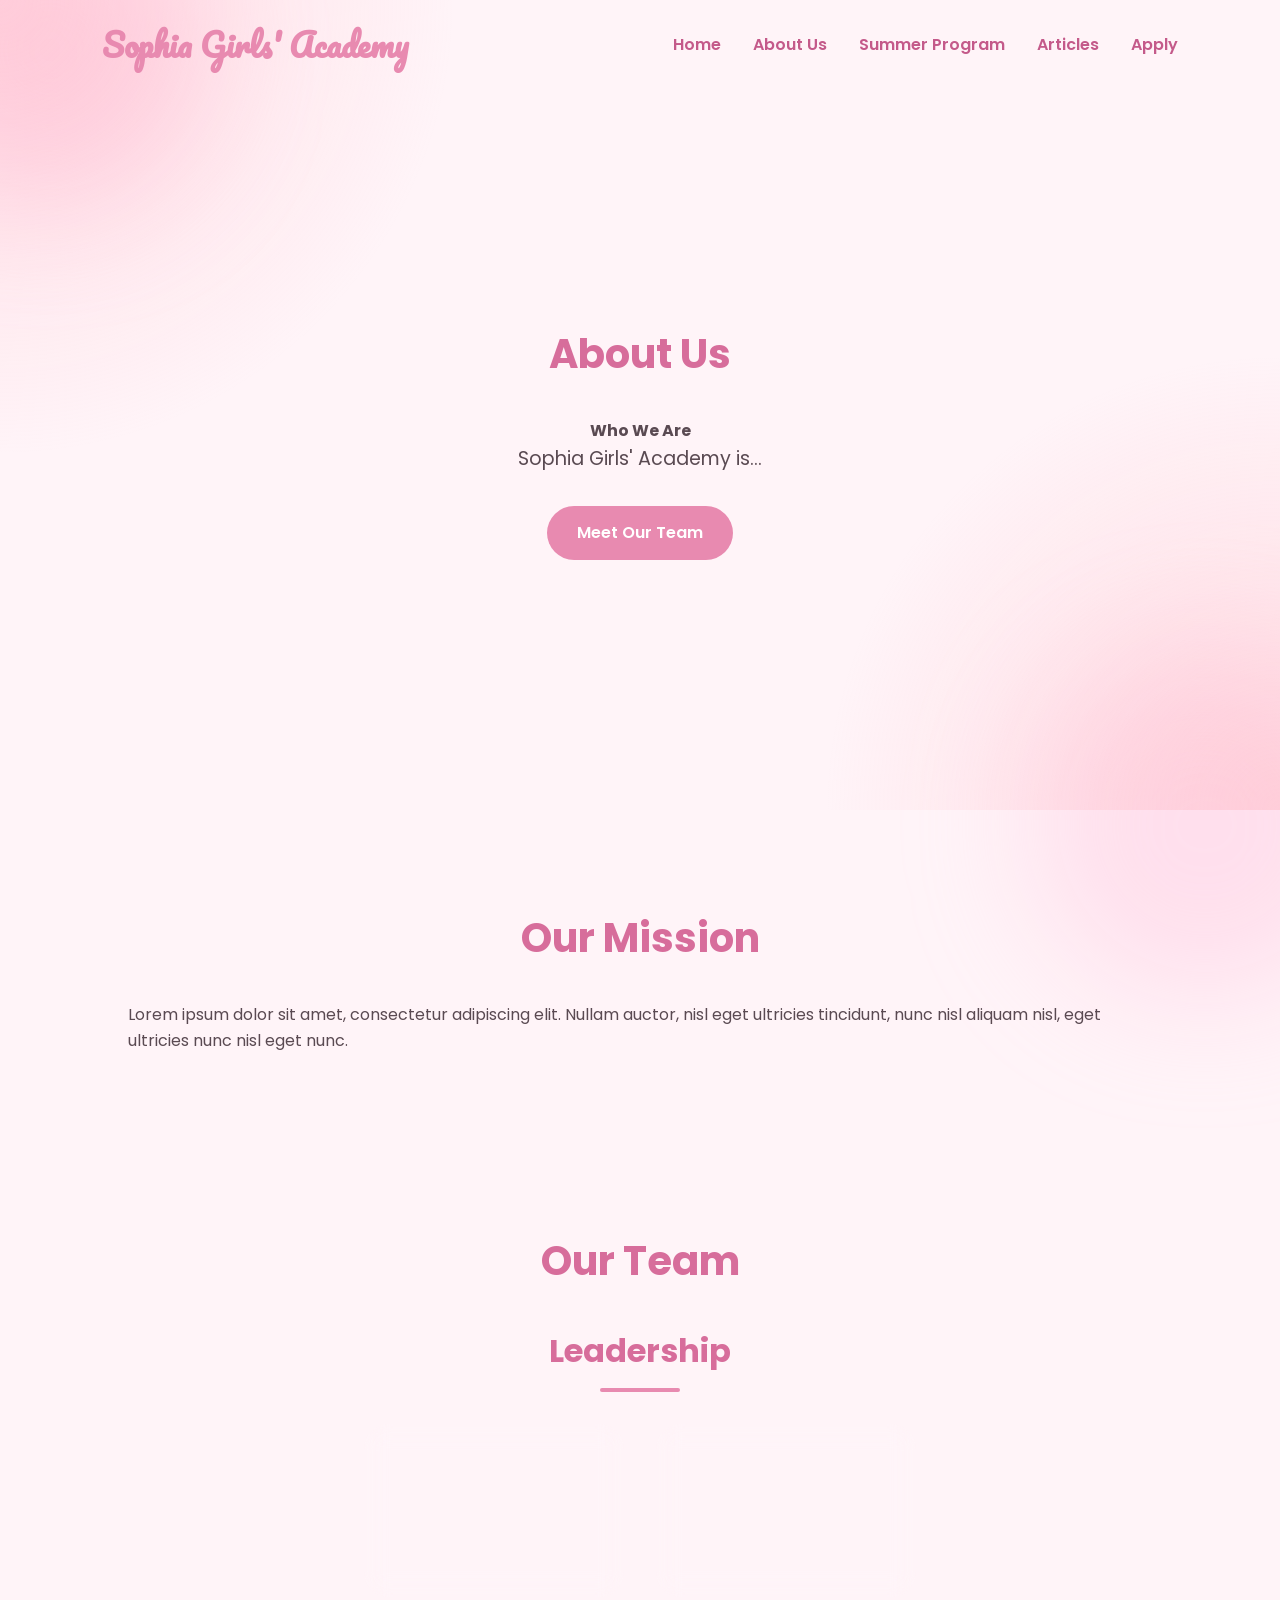
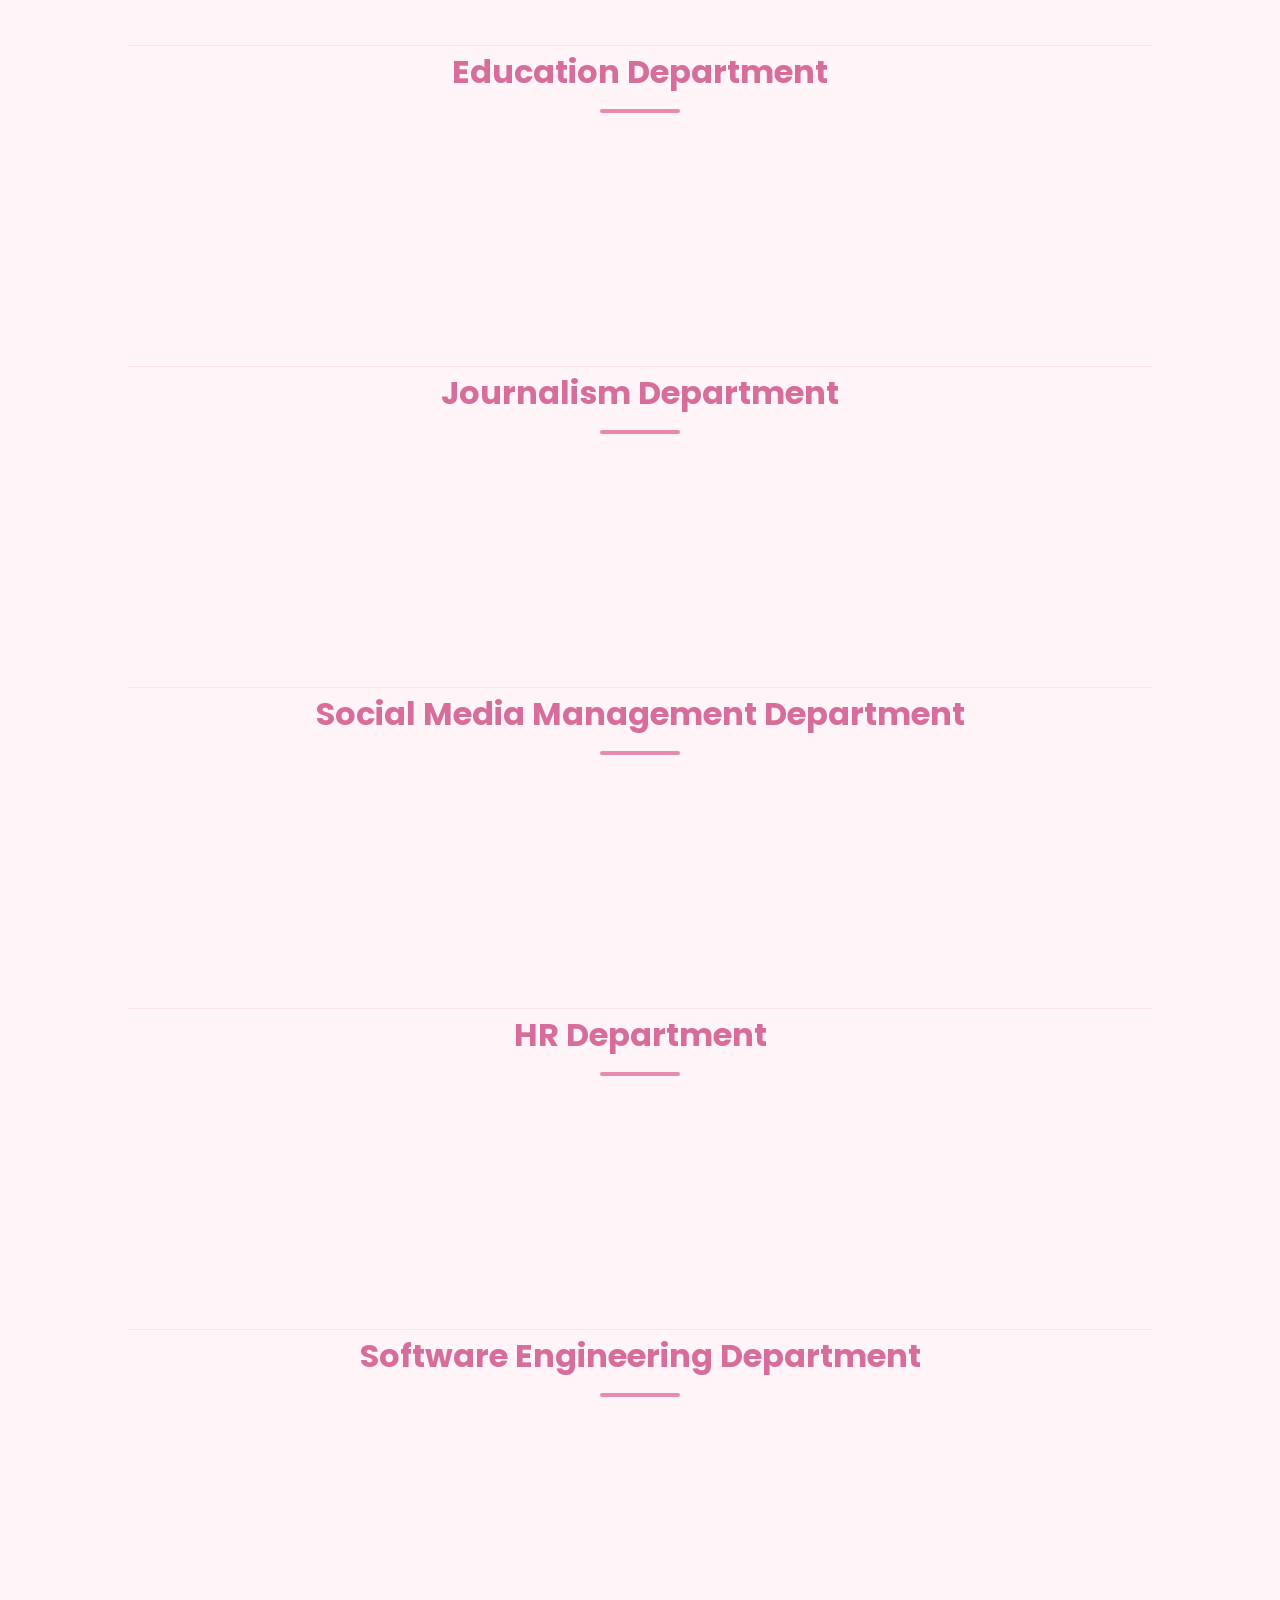
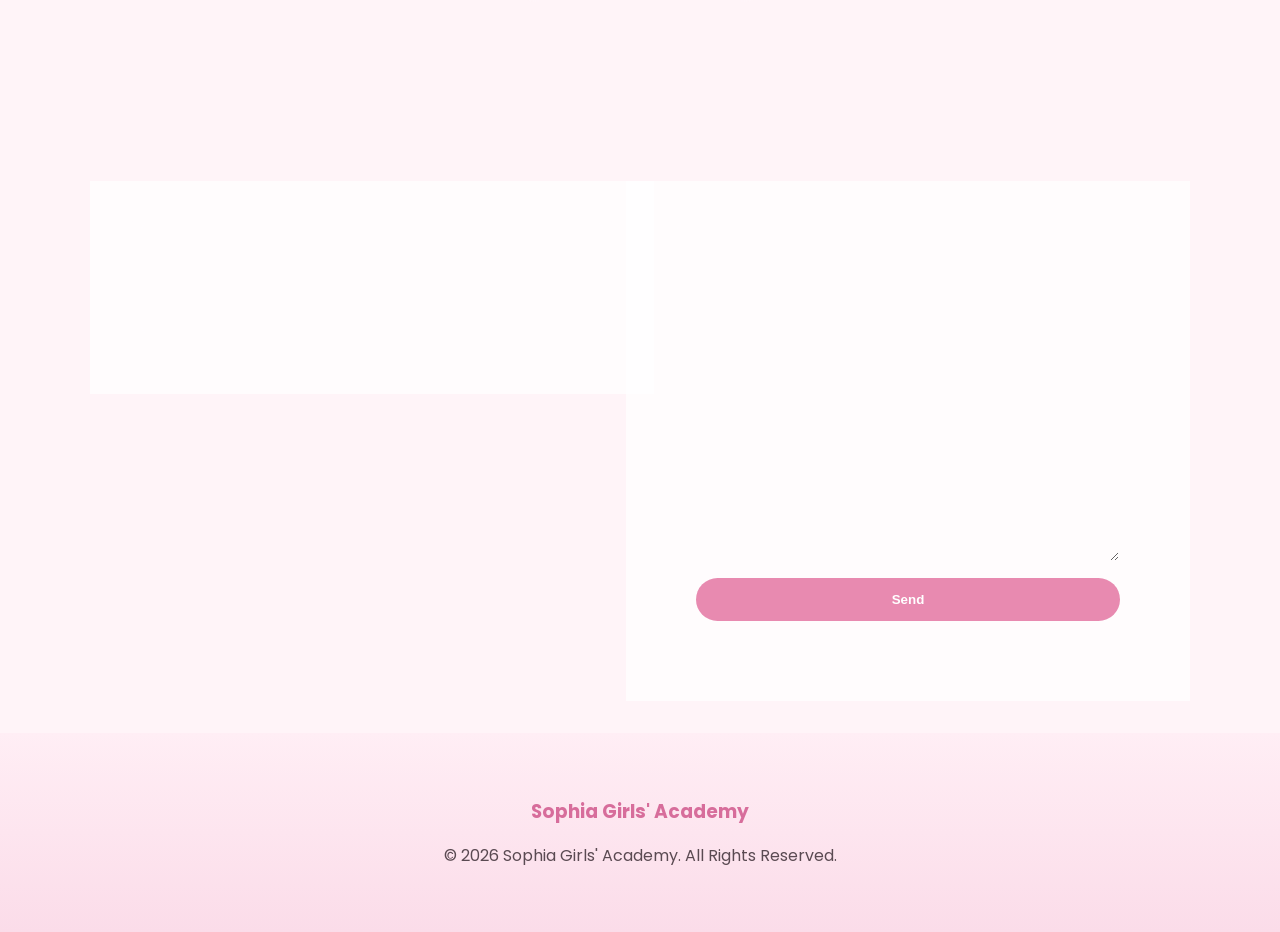
==== pages/about.html @ 02ca130e "website overhaul w/ style fixes & new features" ====
<!doctype html>
<html lang="en">

<head>
    <meta charset="UTF-8" />
    <meta name="viewport" content="width=device-width, initial-scale=1.0" />
    <title>About Us - Sophia Girls' Academy</title>
    <link rel="stylesheet" href="../css/style.css" />
    <link rel="stylesheet" href="../css/pages.css" />
    <link href="https://fonts.googleapis.com/css2?family=Pacifico&family=Poppins:wght@300;400;600;700&display=swap"
        rel="stylesheet" />
    <link rel="icon"
      href="../images/logo.png">
</head>

<body>
    <header>
        <nav class="navbar">
            <h2 class="logo">Sophia Girls' Academy</h2>

            <ul class="nav-links">
                <li><a href="../index.html">Home</a></li>
                <li><a href="about.html">About Us</a></li>
                <li><a href="programs.html">Summer Program</a></li>
                <li><a href="articles.html">Articles</a></li>
                <li><a href="register.html">Apply</a></li>
            </ul>
        </nav>
    </header>

    <section class="hero">
        <div class="hero-content">
            <h2>About Us</h2>
            <h4>Who We Are</h4>

            <p>Sophia Girls' Academy is...</p>

            <div class="hero-buttons">
                <a href="#team" class="btn primary-btn"> Meet Our Team </a>
            </div>
        </div>
    </section>

    <section class="overview">
        <h2>Our Mission</h2>
        <p>
            Lorem ipsum dolor sit amet, consectetur adipiscing elit. Nullam auctor,
            nisl eget ultricies tincidunt, nunc nisl aliquam nisl, eget ultricies
            nunc nisl eget nunc.
        </p>
    </section>

    <section class="team" id="team">
    <h2>Our Team</h2>

    <div class="department">
        <h3>Leadership</h3>

        <div class="team-grid">
            <div class="person-card">
                <img src="#" alt="Team Member" />
                <div class="person-info">
                    <h3>Jane Doe</h3>
                    <p>Principal</p>
                </div>
            </div>

            <div class="person-card">
                <img src="#" alt="Team Member" />
                <div class="person-info">
                    <h3>Jane Doe</h3>
                    <p>Principal</p>
                </div>
            </div>
        </div>
    </div>

    <div class="department">
        <h3>Education Department</h3>

        <div class="team-grid">
            <div class="person-card">
                <img src="#" alt="Team Member" />
                <div class="person-info">
                    <h3>Jane Doe</h3>
                    <p>Principal</p>
                </div>
            </div>
        </div>
    </div>

    <div class="department">
        <h3>Journalism Department</h3>

        <div class="team-grid">
            <div class="person-card">
                <img src="#" alt="Team Member" />
                <div class="person-info">
                    <h3>Jane Doe</h3>
                    <p>Principal</p>
                </div>
            </div>
            <!-- cards -->
        </div>
    </div>

    <div class="department">
        <h3>Social Media Management Department</h3>

        <div class="team-grid">
            <div class="person-card">
                <img src="#" alt="Team Member" />
                <div class="person-info">
                    <h3>Jane Doe</h3>
                    <p>Principal</p>
                </div>
            </div>
            <!-- cards -->
        </div>
    </div>

    <div class="department">
        <h3>HR Department</h3>

        <div class="team-grid">
            <div class="person-card">
                <img src="#" alt="Team Member" />
                <div class="person-info">
                    <h3>Jane Doe</h3>
                    <p>Principal</p>
                </div>
            </div>
            <!-- cards -->
        </div>
    </div>

    <div class="department">
        <h3>Software Engineering Department</h3>

        <div class="team-grid">
            <div class="person-card">
                <img src="#" alt="Team Member" />
                <div class="person-info">
                    <h3>Jane Doe</h3>
                    <p>Principal</p>
                </div>
            </div>
            <!-- cards -->
        </div>
    </div>
</section>

    <section id="contact" class="contact">
        <div class="info-card">
            <h3>Contact Us</h3>
            <div class="contact-info">
                <a href="mailto:sophiagirlsacademy@gmail.com">
                    <p id="mail">sophiagirlsacademy@gmail.com</p>
                </a>
                <div class="social-media">
                    <a href="https://www.instagram.com/sophiagirlsacademy/" target="_blank">
                        <p><i class="fab fa-instagram"></i></p>
                    </a>
                    <a href="https://www.tiktok.com/@sophia_girls_academy" target="_blank">
                        <p><i class="fab fa-tiktok"></i></p>
                    </a>
                    <a href="https://t.me/sophiagirlsacademy" target="_blank">
                        <p><i class="fab fa-telegram"></i></p>
                    </a>
                </div>
            </div>
        </div>
        <div class="contact-form">
            <h3>Send Us a Message</h3>
            <form action="#" method="POST">
                <input type="text" name="name" placeholder="Your Name" required>
                <input type="email" name="_replyto" placeholder="Your Email" required>
                <textarea name="message" placeholder="Your Message" required></textarea>
                <button type="submit" class="btn primary-btn">Send</button>
            </form>
        </div>
    </section>


    <footer>
        <h3>Sophia Girls' Academy</h3>
        <p>© 2026 Sophia Girls' Academy. All Rights Reserved.</p>
    </footer>

    <script src="../js/script.js"></script>
</body>

</html>
---- css/style.css ----
:root {
  --primary-pink: #e88ab0;
  --secondary-pink: #db729f;
  --rose: #d76d9b;
  --accent-pink: #ff73ad;
  --dark-rose: #c45a8a;
  --light-pink: #fff4f8;
  --footer-light: #ffeef5;
  --footer-dark: #fbdce9;
  --text-color: #5a4a52;
  --white: #ffffff;
}

* {
  margin: 0;
  padding: 0;
  box-sizing: border-box;
}

button {
  border: none;
}

body {
  font-family: "Poppins", sans-serif;
  background: var(--light-pink);
  color: var(--text-color);
  overflow-x: hidden;
  line-height: 1.6;
}

body::before,
body::after {
  content: "";
  position: fixed;
  border-radius: 50%;
  filter: blur(60px);
  z-index: -1;
}

body::before {
  width: 300px;
  height: 300px;
  background: rgba(255, 179, 210, 0.5);
  top: -100px;
  left: -100px;
}

body::after {
  width: 350px;
  height: 350px;
  background: rgba(255, 192, 220, 0.4);
  bottom: -100px;
  right: -100px;
}

.navbar {
  position: fixed;
  top: 0;
  left: 0;
  width: 100%;

  display: flex;
  justify-content: space-between;
  align-items: center;

  padding: 1.2rem 8%;

  background: transparent;

  transition: all 0.3s ease;

  z-index: 1000;
}

.navbar.scrolled {
  background: rgba(255, 255, 255, 0.75);

  backdrop-filter: blur(15px);
  -webkit-backdrop-filter: blur(15px);

  box-shadow: 0 4px 20px rgba(0, 0, 0, 0.08);

  border-bottom: 1px solid rgba(255, 255, 255, 0.4);
}

.logo {
  font-family: "Pacifico", cursive;
  font-size: 2rem;
  color: var(--primary-pink);
}

.nav-links {
  display: flex;
  list-style: none;
  gap: 2rem;
}

.nav-links a {
  text-decoration: none;
  color: var(--dark-rose);
  font-weight: 600;
  transition: 0.3s;
  position: relative;
}

.nav-links a:hover {
  color: var(--accent-pink);
}

.nav-links a::after {
  content: "";

  position: absolute;
  bottom: -5px;
  left: 0;

  width: 0;
  height: 2px;

  background: var(--primary-pink);

  transition: 0.3s;
}

.nav-links a:hover::after {
  width: 100%;
}

.hero {
  min-height:90vh;

    padding:
    120px
    10%
    3rem;

  display: flex;
  justify-content: center;
  align-items: center;
  text-align: center;
  background:
    radial-gradient(circle at top left,
      rgba(255, 192, 203, 0.45),
      transparent 30%),
    radial-gradient(circle at bottom right,
      rgba(255, 182, 193, 0.45),
      transparent 30%);
}

.hero-content {
  max-width: 800px;
}

#index-hero {
  animation: float 5s ease-in-out infinite;
}

.hero h1 {
  font-family: "Pacifico", cursive;
  font-size: 5rem;
  color: var(--primary-pink);
  line-height: 1.1;
  margin-bottom: 1rem;
}

.hero p {
  font-size: 1.2rem;
  margin-bottom: 2rem;
}

.hero-buttons {
  display: flex;
  justify-content: center;
  gap: 1rem;
  flex-wrap: wrap;
}

.btn {
  text-decoration: none;
  padding: 14px 30px;
  border-radius: 999px;
  font-weight: 600;
  transition: 0.3s ease;
}

.primary-btn {
  background: var(--primary-pink);
  color: var(--white);
}

.primary-btn:hover {
  transform: translateY(-3px);
  background: var(--secondary-pink);
}

section {
  padding: 5rem 10%;
}

section h2 {
  text-align: center;
  color: var(--rose);
  font-size: 2.5rem;
  margin-bottom: 2rem;
}

.overview {
  padding: 6rem 10%;
}

.description {
  display: grid;
  grid-template-columns: 1fr 1fr;
  gap: 3rem;
  align-items: center;
}

.list {
  background: rgba(255, 255, 255, 0.7);
  backdrop-filter: blur(10px);

  padding: 2rem 2.5rem;

  border-radius: 25px;

  box-shadow: 0 10px 30px rgba(231, 140, 179, .12);
}

.list li {
  margin-bottom: 1.2rem;
  color: var(--text-color);
  font-size: 1.05rem;
}

.list li:last-child {
  margin-bottom: 0;
}

.description img {
  width: 100%;
  height: 400px;

  object-fit: cover;

  border-radius: 25px;

  box-shadow: 0 10px 30px rgba(231, 140, 179, .12);
}

.list,
.description img {
  transition: 0.3s ease;
}

.list:hover,
.description img:hover {
  transform: translateY(-8px);
}

/* ===========================
   Latest Articles
=========================== */

.new-articles {
    padding: 6rem 10%;
    text-align: center;
}

.section-subtitle{
    max-width:650px;
    margin:0 auto 3rem;
    color:var(--text-color);
    opacity:.8;
}

.preview-grid{

    display:grid;

    grid-template-columns:repeat(auto-fit,minmax(280px,1fr));

    gap:2rem;

}

.preview-card{

    background:white;

    border-radius:25px;

    overflow:hidden;

    box-shadow:0 10px 30px rgba(231,140,179,.12);

    transition:.3s;

    display:flex;
    flex-direction:column;

}

.preview-card:hover{

    transform:translateY(-8px);

    box-shadow:0 20px 40px rgba(231,140,179,.18);

}

.preview-card img{

    width:100%;
    height:220px;

    object-fit:cover;

}

.preview-content{

    padding:1.5rem;

    display:flex;
    flex-direction:column;

    flex:1;

}

.preview-category{

    display:inline-block;

    background:#ffe7f1;

    color:var(--rose);

    padding:5px 12px;

    border-radius:999px;

    font-size:.8rem;

    font-weight:600;

    margin-bottom:1rem;

    align-self:flex-start;

}

.preview-content h3{

    color:var(--rose);

    margin-bottom:.75rem;

}

.preview-content p{

    color:var(--text-color);

    margin-bottom:1.5rem;

    flex:1;

}

.preview-content a{

    color:var(--primary-pink);

    text-decoration:none;

    font-weight:600;

}

.preview-content a:hover{

    color:var(--secondary-pink);

}

.articles-buttons{

    margin-top:3rem;

}

.contact {
  display: grid;
  grid-template-columns: 1fr 1fr;
  gap: 3rem;
  align-items: start;
}

.info-card,
.contact-form {
  background: rgba(255, 255, 255, 0.7);
  backdrop-filter: blur(10px);

  padding: 2rem;
  border-radius: 25px;

  box-shadow: 0 10px 25px rgba(232, 138, 176, .15);
}


.contact-form form {
  display: flex;
  flex-direction: column;
  gap: 1rem;
}

.contact-form input,
.contact-form textarea {
  width: 100%;

  padding: 1rem;

  border: 1px solid #f0c1d4;
  border-radius: 15px;

  font-family: inherit;
}

.contact-form textarea {
  min-height: 150px;
  resize: vertical;
}

.social-media {
  display: flex;
  gap: 1.5rem;
  margin-top: 1rem;
}

.social-media a {
  color: var(--primary-pink);
  font-size: 1.8rem;
  transition: 0.3s;
}

.social-media a:hover {
  color: var(--accent-pink);
  transform: translateY(-3px);
}

footer {
  text-align: center;
  padding: 4rem 2rem;

  background: linear-gradient(to bottom, var(--footer-light), var(--footer-dark));
}

footer h3 {
  color: var(--rose);
  margin-bottom: 1rem;
}


@keyframes float {
  0% {
    transform: translateY(0px);
  }

  50% {
    transform: translateY(-10px);
  }

  100% {
    transform: translateY(0px);
  }
}


@media (max-width: 900px) {
  .navbar {
    flex-direction: column;
    gap: 1rem;
  }

  .nav-links {
    flex-wrap: wrap;
    justify-content: center;
    gap: 1rem;
  }

  .hero h1 {
    font-size: 2.8rem;
  }

  section h2 {
    font-size: 2rem;
  }
}

@media (max-width: 600px) {
  .hero h1 {
    font-size: 2.2rem;
  }

  .hero p {
    font-size: 1rem;
  }

  .btn {
    width: 100%;
    max-width: 300px;
  }

  .impact-card {
    width: 100%;
  }
}

@media (max-width: 768px) {
  .contact {
    grid-template-columns: 1fr;
  }

  .navbar {
    padding: 1rem;
  }

  .logo {
    font-size: 1.5rem;
  }

  .description {
    grid-template-columns: 1fr;
  }

  .description img {
    height: 300px;
  }
}
---- css/pages.css ----
/*ABOUT PAGE*/
/* Team Section *
.team {
  padding: 6rem 10%;
}

.team h2 {
  margin-bottom: 4rem;
}

/* Department */
.department {
  padding-bottom: 3rem;
  border-bottom: 1px solid rgba(231, 140, 179, 0.15);
}

.department:last-child {
  border-bottom: none;
}

.department h3 {
  text-align: center;
  color: var(--rose);
  font-size: 2rem;
  margin-bottom: 2rem;
  position: relative;
}

.department h3::after {
  content: "";
  display: block;
  width: 80px;
  height: 4px;
  margin: 0.75rem auto 0;
  border-radius: 999px;
  background: var(--primary-pink);
}

/* Team Grid */
.team-grid {
  display: flex;
  flex-wrap: wrap;
  justify-content: center;
  gap: 2rem;
}

/* Person Card */
.person-card {
  width: 260px;
  background: rgba(255, 255, 255, .75);
  backdrop-filter: blur(12px);
  border-radius: 25px;
  overflow: hidden;
  text-align: center;
  box-shadow: 0 10px 30px rgba(231, 140, 179, .12);
  transition: .3s;
}

.person-card:hover {
  transform: translateY(-10px);
  box-shadow: 0 20px 40px rgba(231, 140, 179, .2);
}

.person-card img {
  width: 100%;
  height: 280px;
  object-fit: cover;
  background: linear-gradient(135deg, #ffeef5, #ffdce9);
}

.person-info {
  padding: 1.5rem;
}

.person-info h3 {
  color: var(--rose);
  margin-bottom: .4rem;
}

.person-info p {
  color: var(--text-color);
  opacity: .8;
}

/*ARTICLES PAGE*/
.articles-page h1 {
  text-align: center;
  color: var(--rose);
  margin-bottom: 2rem;
}

.articles-hero {
  min-height: 45vh;
  display: flex;
  justify-content: center;
  align-items: center;
  text-align: center;
  padding: 8rem 10% 4rem;
}

.articles-hero h1 {
  font-size: 4rem;
  color: var(--primary-pink);
  margin-bottom: 1rem;
}

.articles-hero p {
  max-width: 650px;
  margin: auto;
  font-size: 1.1rem;
}

/* Filter Buttons */
.filter-buttons {
  display: flex;
  justify-content: center;
  flex-wrap: wrap;
  gap: 1rem;
  margin: 3rem 0;
}

.filter-btn {
  border: none;
  background: white;
  color: var(--rose);
  padding: 12px 24px;
  border-radius: 50px;
  cursor: pointer;
  font-weight: 600;
  transition: .3s;
  box-shadow: 0 8px 20px rgba(231, 140, 179, .1);
}

.filter-btn:hover,
.filter-btn.active {
  background: var(--primary-pink);
  color: white;
}

/* Article Grid */
.articles-grid {
  display: grid;
  grid-template-columns: repeat(auto-fit, minmax(320px, 1fr));
  gap: 2.5rem;
  margin-top: 4rem;
}

/* Article Card */
.article-card {
  background: rgba(255, 255, 255, .7);
  backdrop-filter: blur(15px);
  border-radius: 28px;
  overflow: hidden;
  box-shadow: 0 15px 40px rgba(231, 140, 179, .12);
  transition: .35s;
  display: flex;
  flex-direction: column;
}

.article-card:hover {
  transform: translateY(-10px);
  box-shadow: 0 25px 50px rgba(231, 140, 179, .22);
}

.article-card img {
  width: 100%;
  height: 230px;
  object-fit: cover;
}

.article-card-content {
  display: flex;
  flex-direction: column;
  flex: 1;
  padding: 2rem;
}

.category {
  display: inline-block;
  align-self: flex-start;
  padding: 6px 14px;
  border-radius: 50px;
  background: var(--primary-pink);
  color: white;
  font-size: .8rem;
  margin-bottom: 1rem;
}

.article-card h3 {
  color: var(--rose);
  font-size: 1.5rem;
  margin-bottom: .8rem;
}

.description {
  flex: 1;
  color: var(--text-color);
  opacity: .85;
  margin-bottom: 1.8rem;
}

.article-footer {
  display: flex;
  justify-content: space-between;
  align-items: center;
  margin-bottom: 1.5rem;
  color: #888;
  font-size: .85rem;
}

.article-card .btn {
  width: 100%;
  text-align: center;
}

/*SINGLE ARTICLE*/
.article-page {
  max-width: 900px;
  margin: auto;
  padding: 9rem 2rem 5rem;
}

.article-meta {
  display: flex;
  gap: 1rem;
  flex-wrap: wrap;
  color: #888;
  margin-bottom: 2rem;
}

.article-image {
  width: 100%;
  border-radius: 25px;
  margin-bottom: 3rem;
  box-shadow: 0 15px 40px rgba(231, 140, 179, .15);
}

.article-content {
  background: white;
  padding: 3rem;
  border-radius: 25px;
  box-shadow: 0 10px 30px rgba(231, 140, 179, .1);
}

.article-content p {
  font-size: 1.1rem;
  line-height: 2;
  margin-bottom: 2rem;
}

.article-content h2 {
  color: var(--rose);
  margin: 3rem 0 1rem;
}

.back-link {
  display: inline-flex;
  align-items: center;
  gap: .5rem;
  text-decoration: none;
  color: var(--rose);
  margin-bottom: 2rem;
  font-weight: 600;
}

.back-link:hover {
  color: var(--primary-pink);
}

.related-articles {
  margin-top: 5rem;
}

.related-articles h2 {
  text-align: center;
  margin-bottom: 2rem;
}

/*SUMMER PROGRAM PAGE*/
.program-hero {
  min-height: 70vh;
  display: flex;
  justify-content: center;
  align-items: center;
  text-align: center;
  padding: 8rem 10%;
}

.program-hero h1 {
  font-size: 4rem;
  color: var(--primary-pink);
  margin: 1rem 0;
}

.hero-tag {
  color: var(--rose);
  font-weight: 600;
  letter-spacing: 2px;
  text-transform: uppercase;
}

.hero-description {
  max-width: 700px;
  margin: 0 auto 2rem;
}

/* Curriculum */
.curriculum-grid {
  display: grid;
  grid-template-columns: repeat(auto-fit, minmax(260px, 1fr));
  gap: 2rem;
}

.card {
  background: white;
  padding: 2rem;
  border-radius: 25px;
  box-shadow: var(--shadow);
  transition: .3s;
}

.card:hover {
  transform: translateY(-8px);
}

/* Program Details */
.details-grid {
  display: grid;
  grid-template-columns: repeat(auto-fit, minmax(200px, 1fr));
  gap: 2rem;
}

.detail-card {
  text-align: center;
  background: white;
  padding: 2rem;
  border-radius: 25px;
  box-shadow: var(--shadow);
}

.detail-card h3 {
  color: var(--rose);
  margin-bottom: 1rem;
}

/* Benefits */
.benefit-grid {
  display: grid;
  grid-template-columns: repeat(auto-fit, minmax(280px, 1fr));
  gap: 2rem;
}

.benefit-card {
  background: white;
  padding: 2rem;
  border-radius: 25px;
  box-shadow: var(--shadow);
}

/* FAQ */
.faq-item {
  background: white;
  margin-bottom: 1.5rem;
  padding: 1.5rem;
  border-radius: 20px;
  box-shadow: var(--shadow);
}

.faq-item h3 {
  color: var(--rose);
  margin-bottom: .8rem;
}

/* CTA */
.program-cta {
  text-align: center;
  background: linear-gradient(135deg, #fff0f6, white);
  border-radius: 30px;
  margin: 5rem auto;
  max-width: 900px;
}

.program-cta p {
  max-width: 600px;
  margin: 1rem auto 2rem;
}
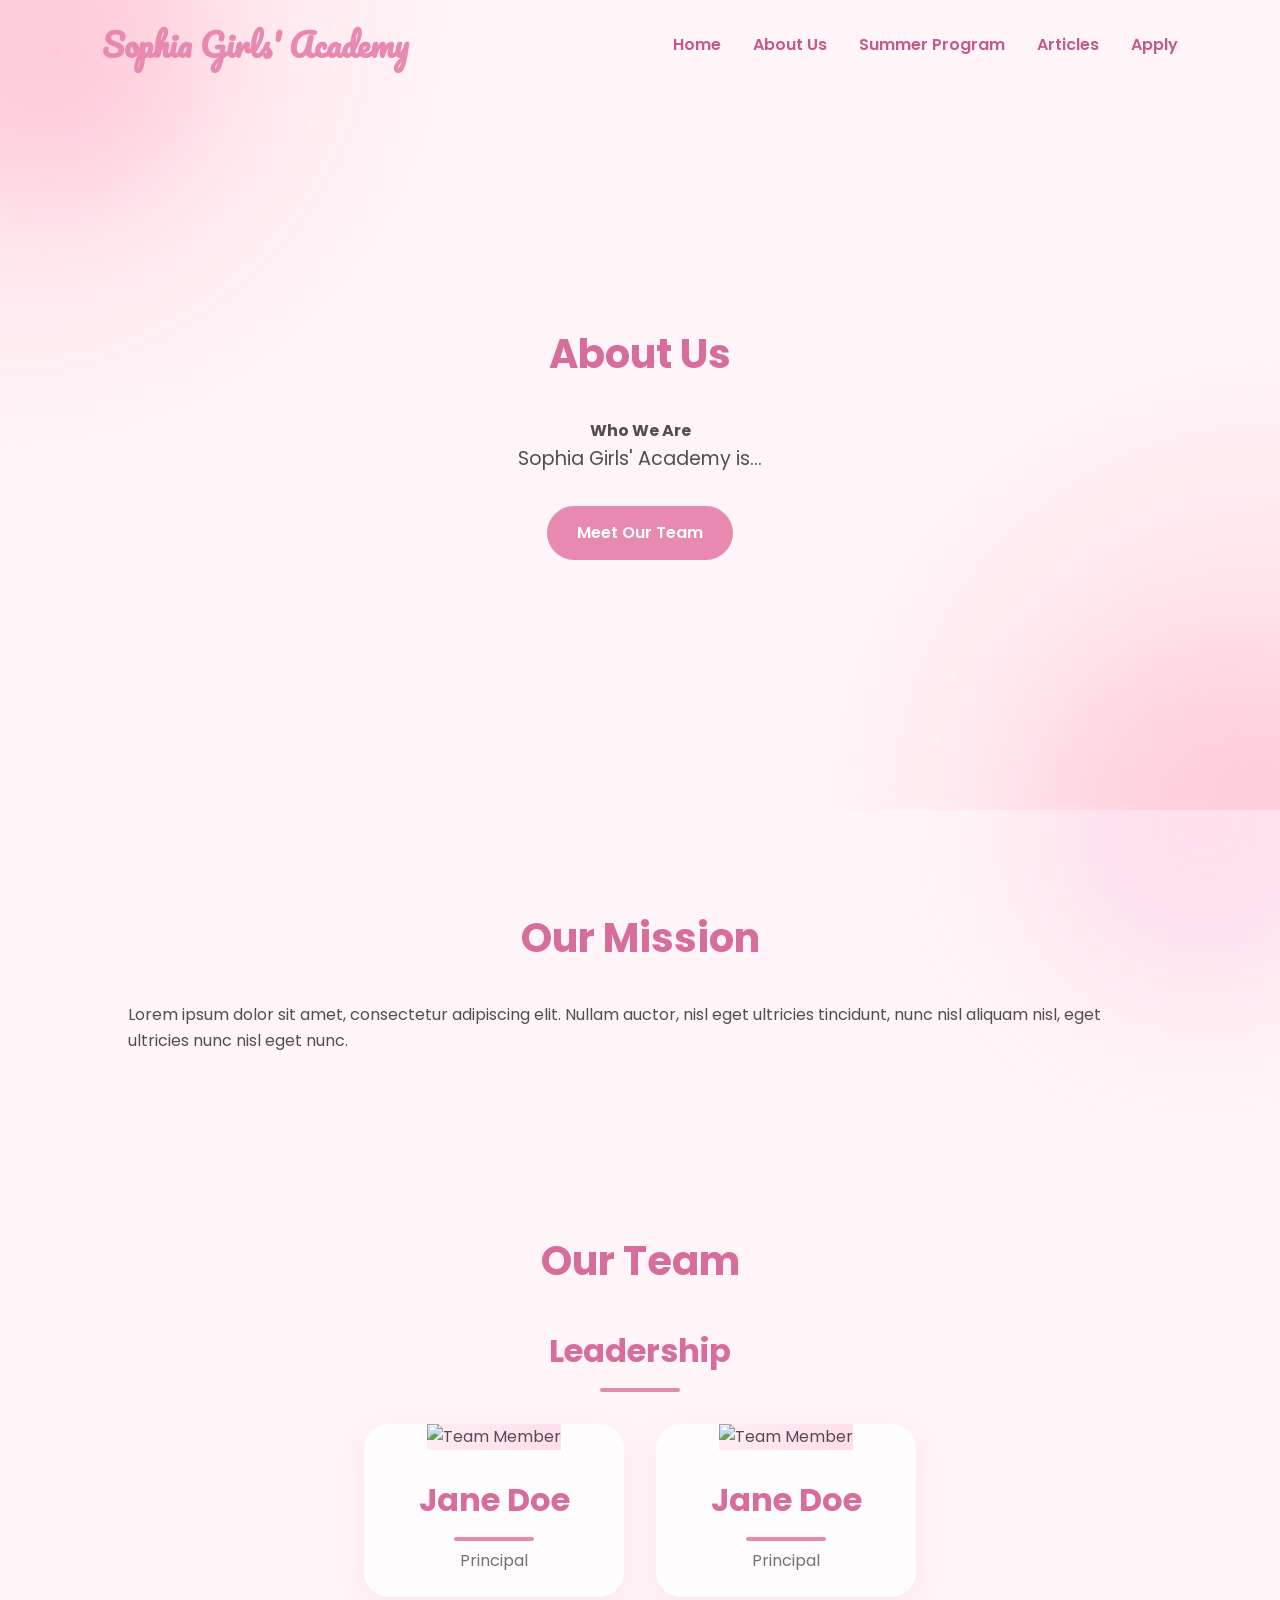
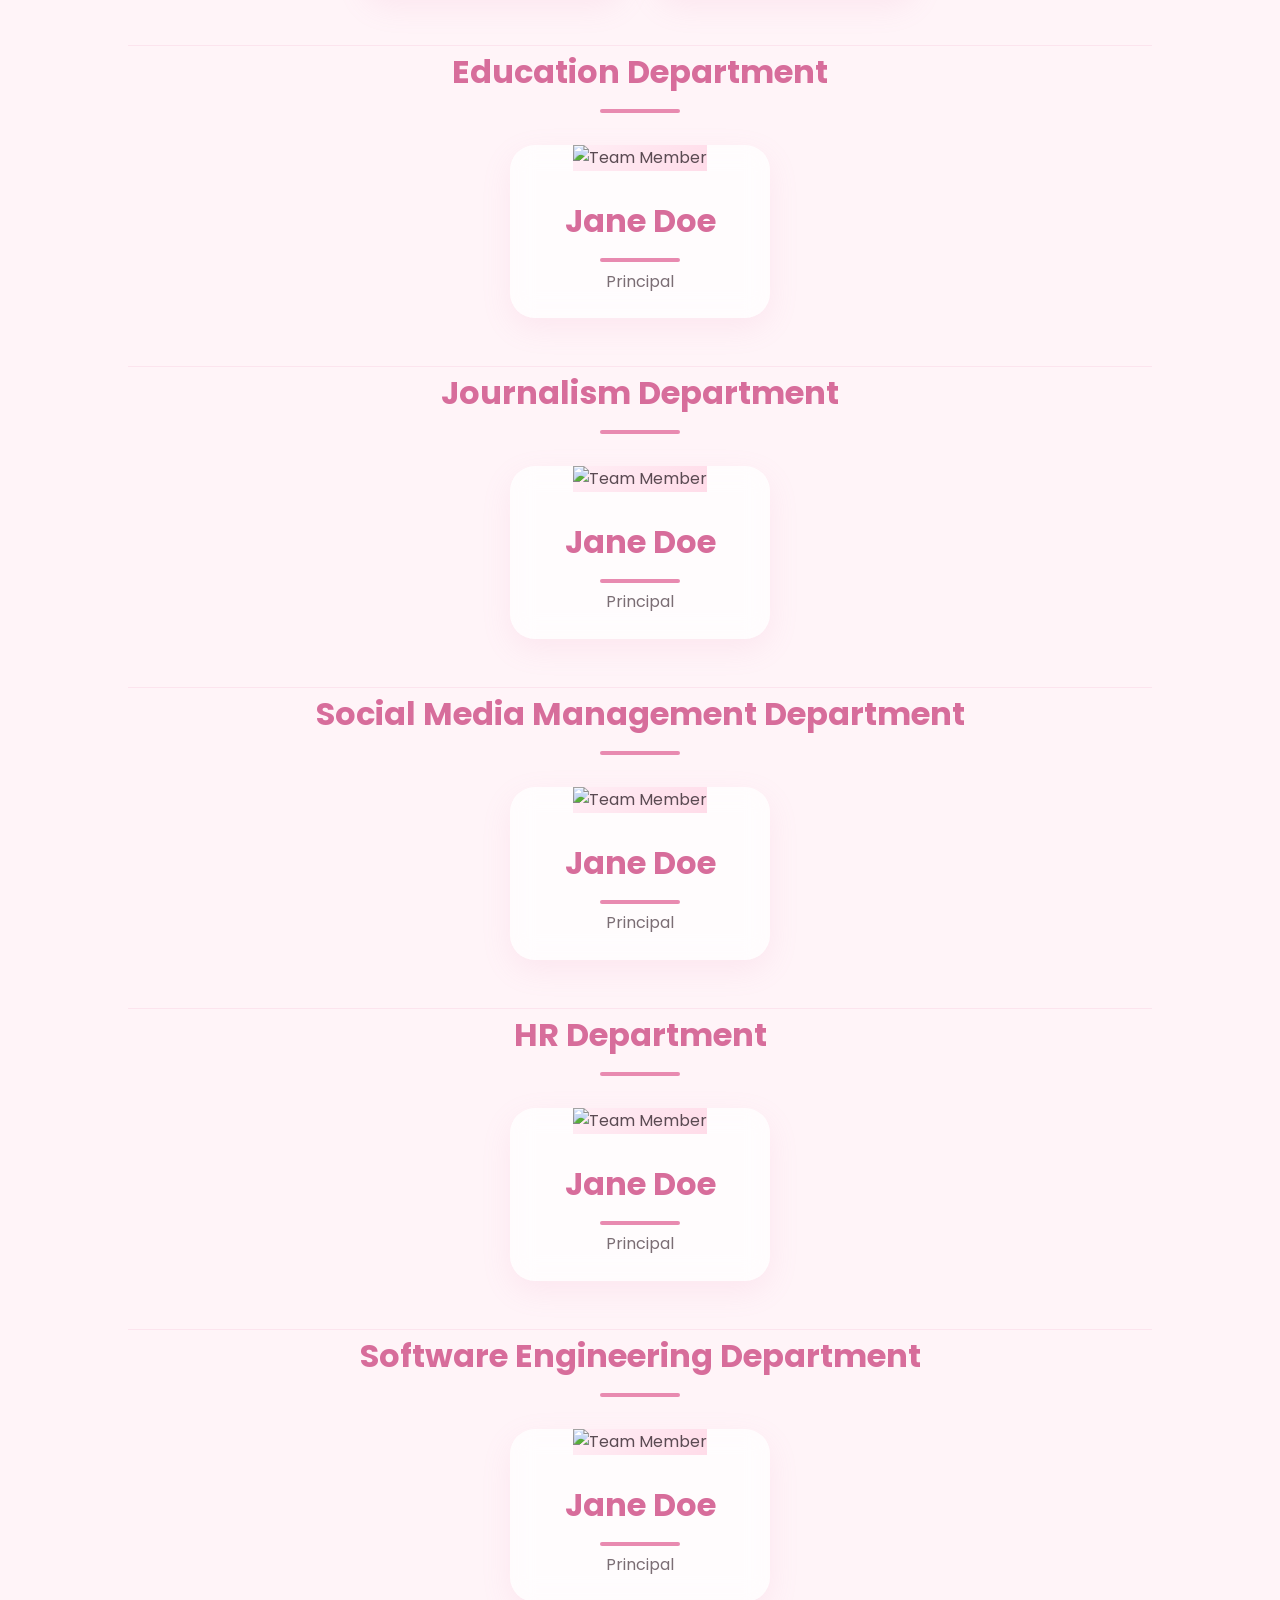
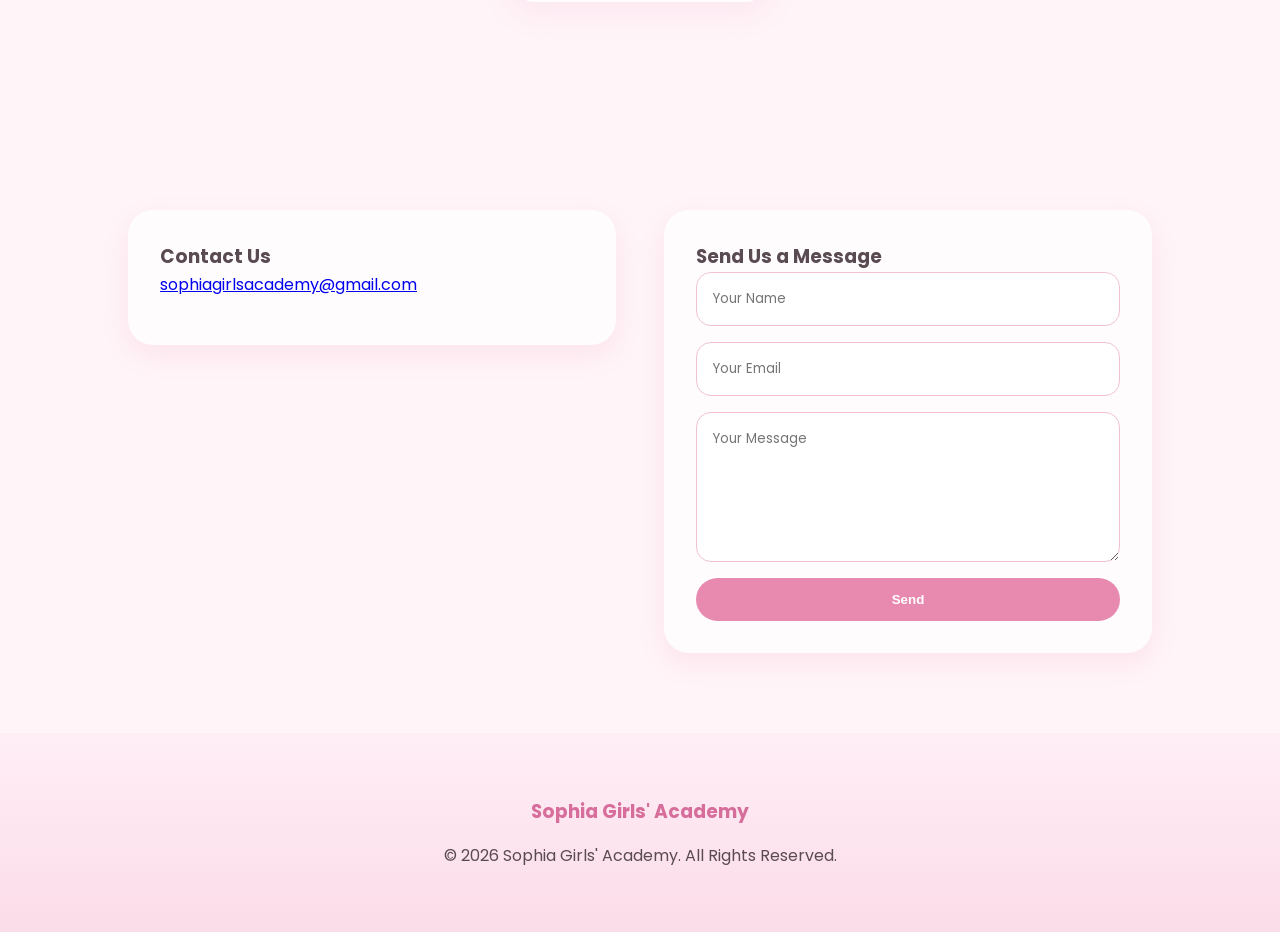
==== commit afabdcfd: "updated links" ====
--- a/pages/about.html
+++ b/pages/about.html
@@ -18,12 +18,12 @@
         <nav class="navbar">
             <h2 class="logo">Sophia Girls' Academy</h2>
 
-            <ul class="nav-links">
-                <li><a href="../index.html">Home</a></li>
-                <li><a href="about.html">About Us</a></li>
-                <li><a href="programs.html">Summer Program</a></li>
-                <li><a href="articles.html">Articles</a></li>
-                <li><a href="register.html">Apply</a></li>
+             <ul class="nav-links">
+                <li><a href="index.html">Home</a></li>
+                <li><a href="pages/about.html">About Us</a></li>
+                <li><a href="pages/programs.html">Summer Program</a></li>
+                <li><a href="pages/articles.html">Articles</a></li>
+                <li><a href="pages/register.html">Apply</a></li>
             </ul>
         </nav>
     </header>
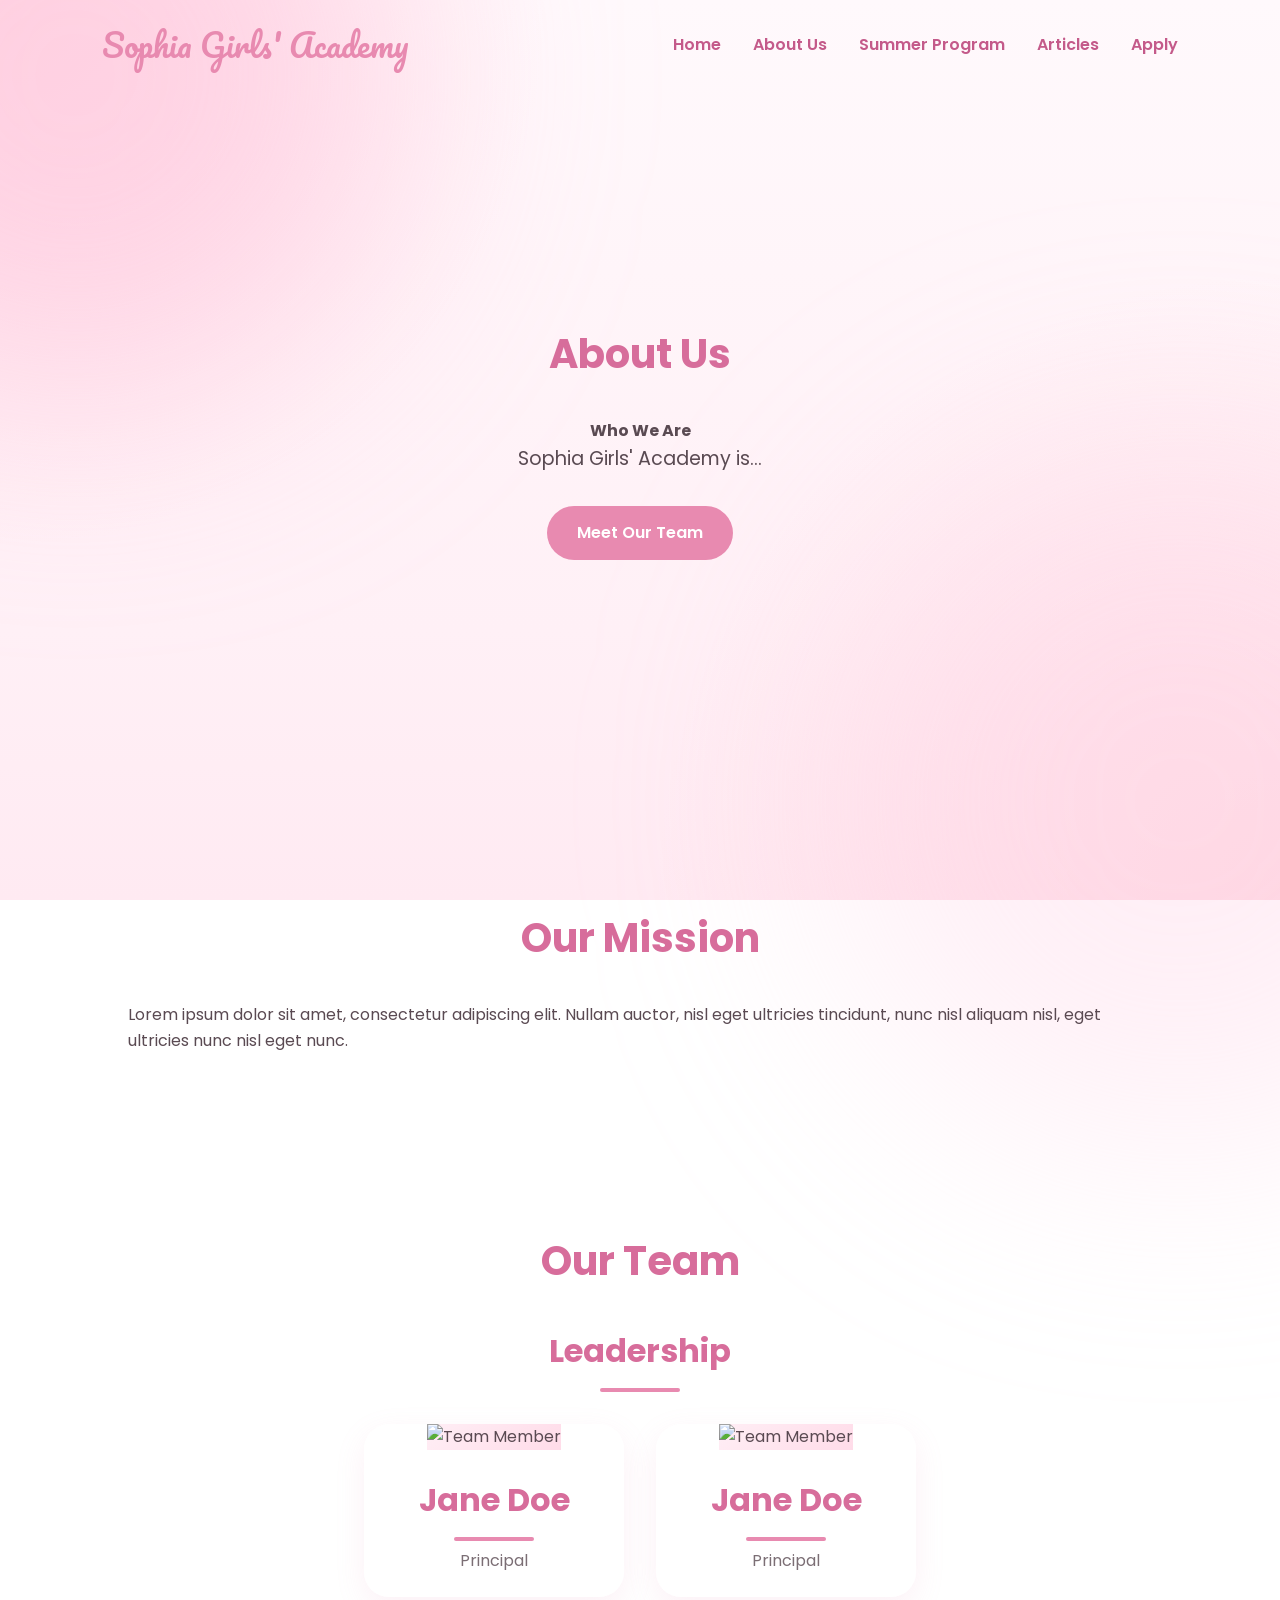
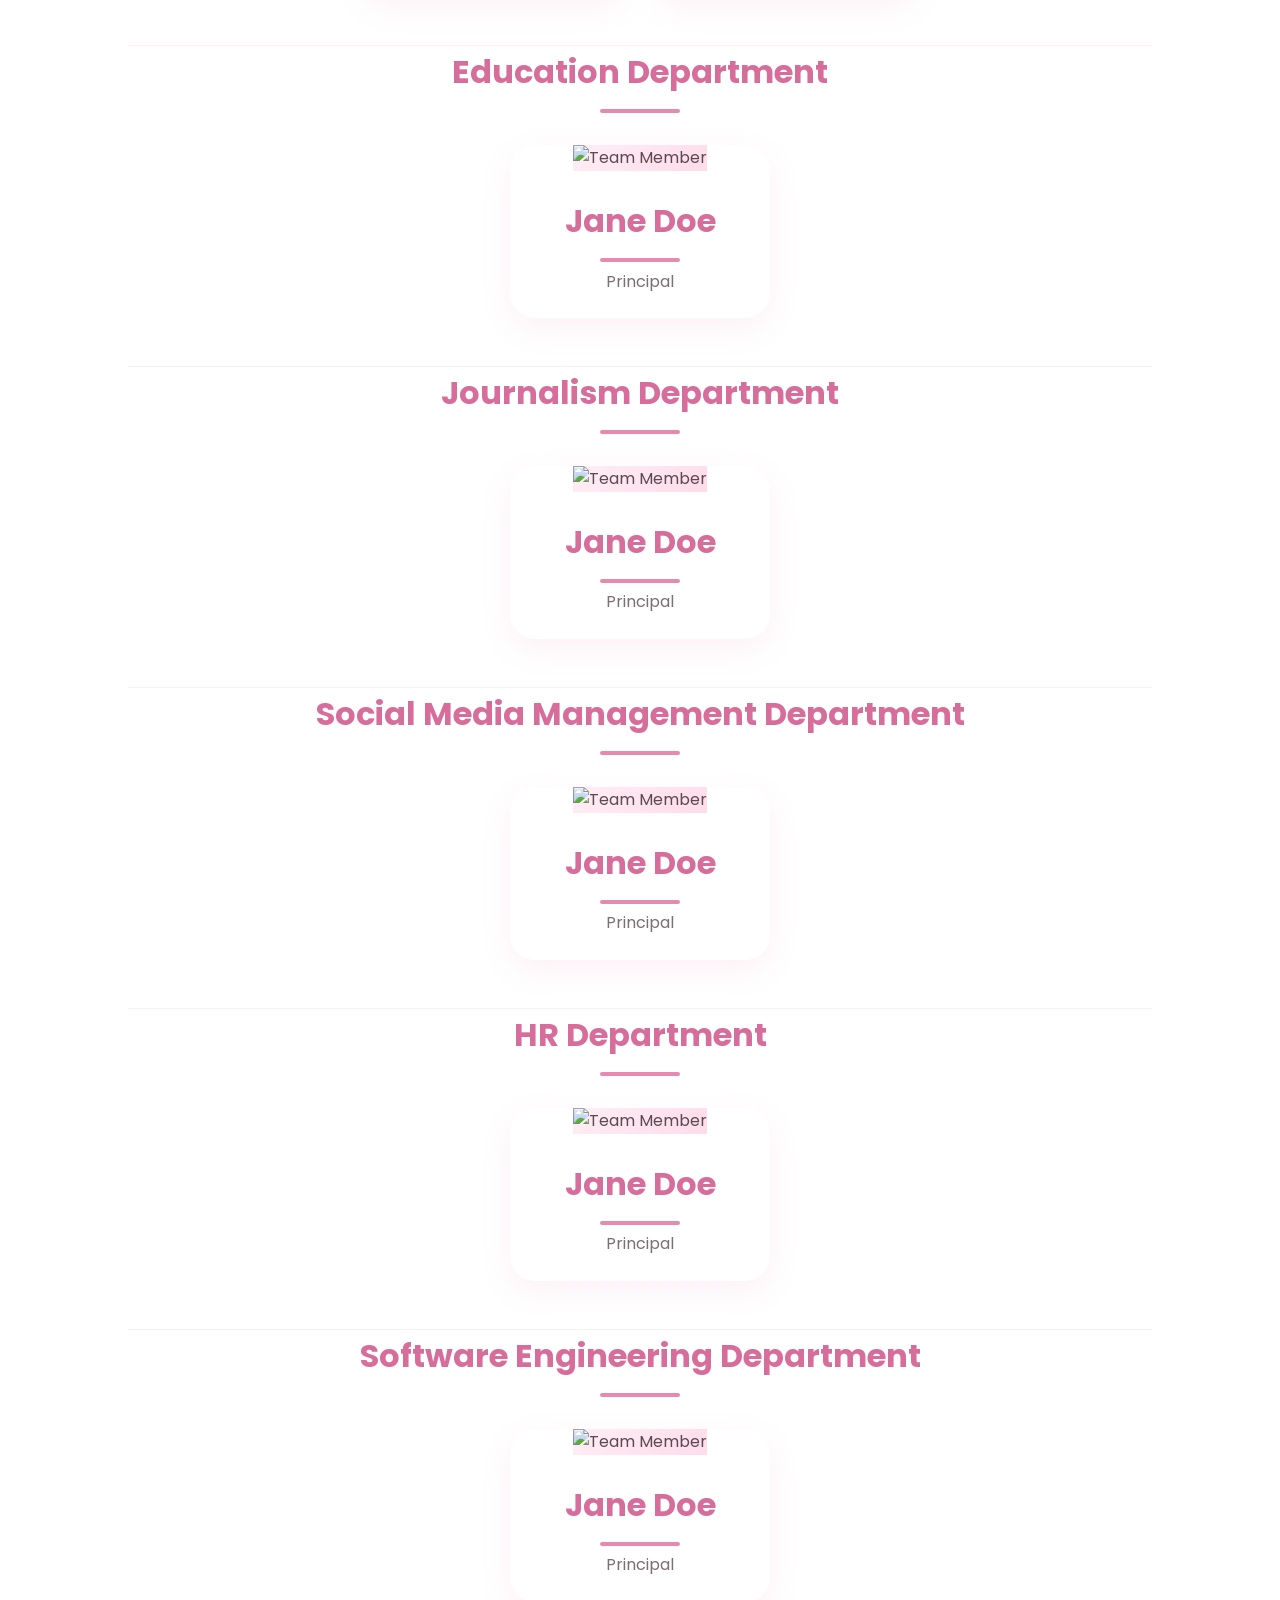
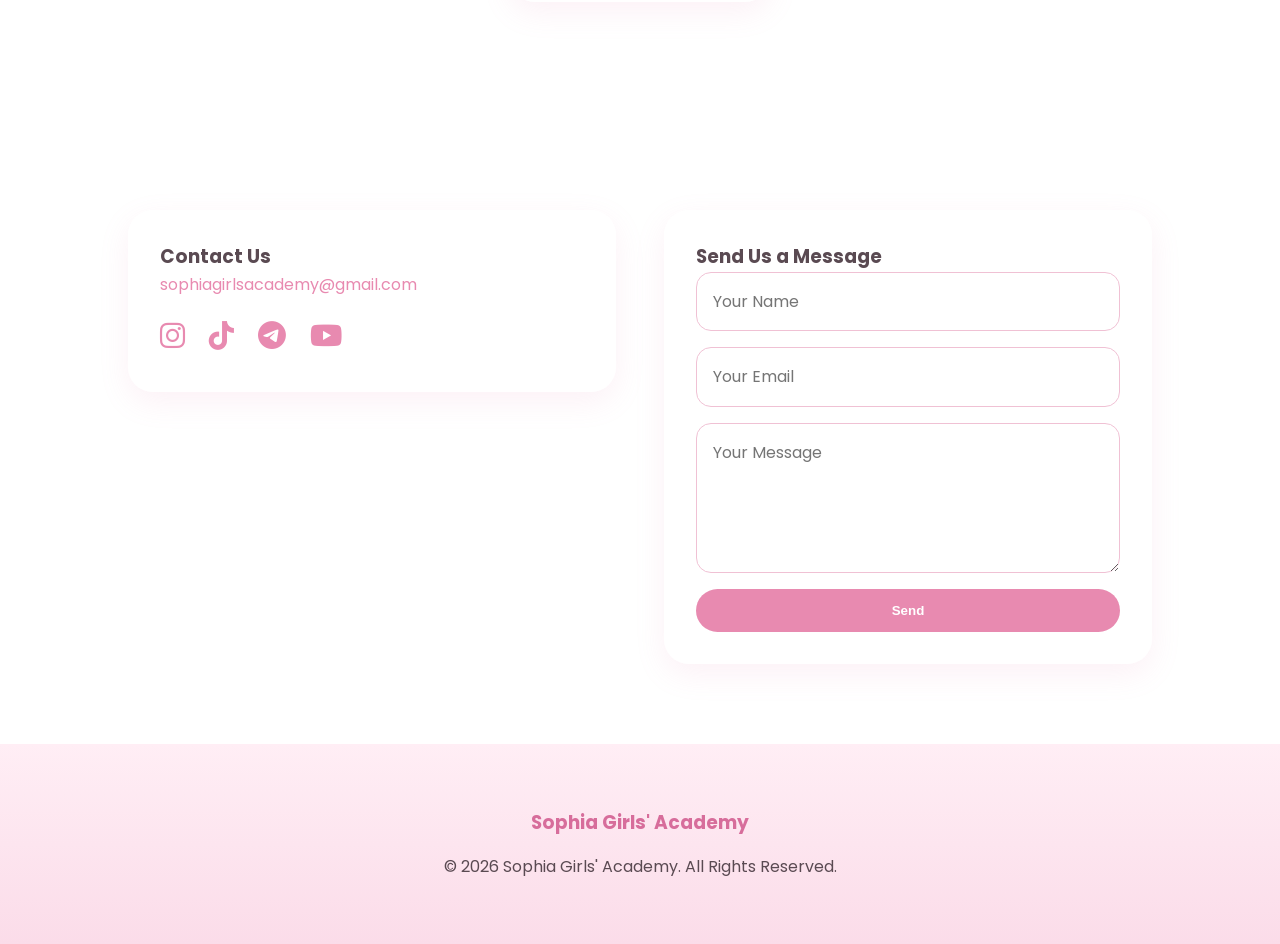
==== commit 807d2628: "style.css background fixes" ====
--- a/pages/about.html
+++ b/pages/about.html
@@ -9,21 +9,21 @@
     <link rel="stylesheet" href="../css/pages.css" />
     <link href="https://fonts.googleapis.com/css2?family=Pacifico&family=Poppins:wght@300;400;600;700&display=swap"
         rel="stylesheet" />
-    <link rel="icon"
-      href="../images/logo.png">
+    <link rel="icon" href="../images/logo.png">
+    <link rel="stylesheet" href="https://cdnjs.cloudflare.com/ajax/libs/font-awesome/6.5.1/css/all.min.css" />
 </head>
 
 <body>
     <header>
         <nav class="navbar">
-            <h2 class="logo">Sophia Girls' Academy</h2>
+            <a href="index.html" class="logo">Sophia Girls' Academy</a>
 
-             <ul class="nav-links">
-                <li><a href="index.html">Home</a></li>
-                <li><a href="pages/about.html">About Us</a></li>
-                <li><a href="pages/programs.html">Summer Program</a></li>
-                <li><a href="pages/articles.html">Articles</a></li>
-                <li><a href="pages/register.html">Apply</a></li>
+            <ul class="nav-links">
+                <li><a href="../index.html">Home</a></li>
+                <li><a href="../pages/about.html">About Us</a></li>
+                <li><a href="../pages/programs.html">Summer Program</a></li>
+                <li><a href="../pages/articles.html">Articles</a></li>
+                <li><a href="../pages/register.html">Apply</a></li>
             </ul>
         </nav>
     </header>
@@ -51,110 +51,110 @@
     </section>
 
     <section class="team" id="team">
-    <h2>Our Team</h2>
+        <h2>Our Team</h2>
 
-    <div class="department">
-        <h3>Leadership</h3>
+        <div class="department">
+            <h3>Leadership</h3>
 
-        <div class="team-grid">
-            <div class="person-card">
-                <img src="#" alt="Team Member" />
-                <div class="person-info">
-                    <h3>Jane Doe</h3>
-                    <p>Principal</p>
+            <div class="team-grid">
+                <div class="person-card">
+                    <img src="#" alt="Team Member" />
+                    <div class="person-info">
+                        <h3>Jane Doe</h3>
+                        <p>Principal</p>
+                    </div>
                 </div>
-            </div>
 
-            <div class="person-card">
-                <img src="#" alt="Team Member" />
-                <div class="person-info">
-                    <h3>Jane Doe</h3>
-                    <p>Principal</p>
+                <div class="person-card">
+                    <img src="#" alt="Team Member" />
+                    <div class="person-info">
+                        <h3>Jane Doe</h3>
+                        <p>Principal</p>
+                    </div>
                 </div>
             </div>
         </div>
-    </div>
 
-    <div class="department">
-        <h3>Education Department</h3>
+        <div class="department">
+            <h3>Education Department</h3>
 
-        <div class="team-grid">
-            <div class="person-card">
-                <img src="#" alt="Team Member" />
-                <div class="person-info">
-                    <h3>Jane Doe</h3>
-                    <p>Principal</p>
+            <div class="team-grid">
+                <div class="person-card">
+                    <img src="#" alt="Team Member" />
+                    <div class="person-info">
+                        <h3>Jane Doe</h3>
+                        <p>Principal</p>
+                    </div>
                 </div>
             </div>
         </div>
-    </div>
 
-    <div class="department">
-        <h3>Journalism Department</h3>
+        <div class="department">
+            <h3>Journalism Department</h3>
 
-        <div class="team-grid">
-            <div class="person-card">
-                <img src="#" alt="Team Member" />
-                <div class="person-info">
-                    <h3>Jane Doe</h3>
-                    <p>Principal</p>
+            <div class="team-grid">
+                <div class="person-card">
+                    <img src="#" alt="Team Member" />
+                    <div class="person-info">
+                        <h3>Jane Doe</h3>
+                        <p>Principal</p>
+                    </div>
                 </div>
+                <!-- cards -->
             </div>
-            <!-- cards -->
         </div>
-    </div>
 
-    <div class="department">
-        <h3>Social Media Management Department</h3>
+        <div class="department">
+            <h3>Social Media Management Department</h3>
 
-        <div class="team-grid">
-            <div class="person-card">
-                <img src="#" alt="Team Member" />
-                <div class="person-info">
-                    <h3>Jane Doe</h3>
-                    <p>Principal</p>
+            <div class="team-grid">
+                <div class="person-card">
+                    <img src="#" alt="Team Member" />
+                    <div class="person-info">
+                        <h3>Jane Doe</h3>
+                        <p>Principal</p>
+                    </div>
                 </div>
+                <!-- cards -->
             </div>
-            <!-- cards -->
         </div>
-    </div>
 
-    <div class="department">
-        <h3>HR Department</h3>
+        <div class="department">
+            <h3>HR Department</h3>
 
-        <div class="team-grid">
-            <div class="person-card">
-                <img src="#" alt="Team Member" />
-                <div class="person-info">
-                    <h3>Jane Doe</h3>
-                    <p>Principal</p>
+            <div class="team-grid">
+                <div class="person-card">
+                    <img src="#" alt="Team Member" />
+                    <div class="person-info">
+                        <h3>Jane Doe</h3>
+                        <p>Principal</p>
+                    </div>
                 </div>
+                <!-- cards -->
             </div>
-            <!-- cards -->
         </div>
-    </div>
 
-    <div class="department">
-        <h3>Software Engineering Department</h3>
+        <div class="department">
+            <h3>Software Engineering Department</h3>
 
-        <div class="team-grid">
-            <div class="person-card">
-                <img src="#" alt="Team Member" />
-                <div class="person-info">
-                    <h3>Jane Doe</h3>
-                    <p>Principal</p>
+            <div class="team-grid">
+                <div class="person-card">
+                    <img src="#" alt="Team Member" />
+                    <div class="person-info">
+                        <h3>Jane Doe</h3>
+                        <p>Principal</p>
+                    </div>
                 </div>
+                <!-- cards -->
             </div>
-            <!-- cards -->
         </div>
-    </div>
-</section>
+    </section>
 
     <section id="contact" class="contact">
         <div class="info-card">
             <h3>Contact Us</h3>
             <div class="contact-info">
-                <a href="mailto:sophiagirlsacademy@gmail.com">
+                <a href="mailto:sophiagirlsacademy@gmail.com" class="email-link">
                     <p id="mail">sophiagirlsacademy@gmail.com</p>
                 </a>
                 <div class="social-media">
@@ -166,6 +166,9 @@
                     </a>
                     <a href="https://t.me/sophiagirlsacademy" target="_blank">
                         <p><i class="fab fa-telegram"></i></p>
+                    </a>
+                    <a href="http://www.youtube.com/@SophiaGirlsAcademy" target="_blank">
+                        <p><i class="fab fa-youtube"></i></p>
                     </a>
                 </div>
             </div>
--- a/css/style.css
+++ b/css/style.css
@@ -1,16 +1,22 @@
+/*VARIABLES*/
 :root {
   --primary-pink: #e88ab0;
   --secondary-pink: #db729f;
   --rose: #d76d9b;
   --accent-pink: #ff73ad;
   --dark-rose: #c45a8a;
+
   --light-pink: #fff4f8;
   --footer-light: #ffeef5;
   --footer-dark: #fbdce9;
+
   --text-color: #5a4a52;
   --white: #ffffff;
-}
-
+
+  --shadow: 0 10px 30px rgba(231, 140, 179, 0.12);
+}
+
+/*RESET*/
 * {
   margin: 0;
   padding: 0;
@@ -19,16 +25,35 @@
 
 button {
   border: none;
-}
-
+  cursor: pointer;
+}
+
+/*GLOBAL*/
 body {
   font-family: "Poppins", sans-serif;
-  background: var(--light-pink);
   color: var(--text-color);
+  line-height: 1.6;
   overflow-x: hidden;
-  line-height: 1.6;
-}
-
+
+  background:
+    radial-gradient(circle at top left,
+      rgba(255, 192, 203, .35),
+      transparent 35%),
+
+    radial-gradient(circle at bottom right,
+      rgba(255, 182, 193, .30),
+      transparent 40%),
+
+    linear-gradient(180deg,
+      #fff9fc 0%,
+      #fff5f9 30%,
+      #fff0f6 70%,
+      #ffeaf2 100%);
+
+  background-attachment: fixed;
+}
+
+/* Background Blobs */
 body::before,
 body::after {
   content: "";
@@ -39,26 +64,33 @@
 }
 
 body::before {
-  width: 300px;
-  height: 300px;
-  background: rgba(255, 179, 210, 0.5);
-  top: -100px;
-  left: -100px;
+  width: 650px;
+  height: 650px;
+
+  top: -250px;
+  left: -250px;
+
+  background: rgba(255, 183, 212, .45);
+
+  filter: blur(120px);
 }
 
 body::after {
-  width: 350px;
-  height: 350px;
-  background: rgba(255, 192, 220, 0.4);
-  bottom: -100px;
-  right: -100px;
-}
-
+  width: 700px;
+  height: 700px;
+
+  right: -250px;
+  bottom: -250px;
+
+  background: rgba(255, 210, 230, .35);
+
+  filter: blur(120px);
+}
+
+/*NAVIGATION*/
 .navbar {
   position: fixed;
-  top: 0;
-  left: 0;
-  width: 100%;
+  inset: 0 0 auto 0;
 
   display: flex;
   justify-content: space-between;
@@ -67,27 +99,30 @@
   padding: 1.2rem 8%;
 
   background: transparent;
-
-  transition: all 0.3s ease;
+  transition: .3s;
 
   z-index: 1000;
 }
 
 .navbar.scrolled {
-  background: rgba(255, 255, 255, 0.75);
-
+  background: rgba(255, 255, 255, .75);
   backdrop-filter: blur(15px);
   -webkit-backdrop-filter: blur(15px);
 
-  box-shadow: 0 4px 20px rgba(0, 0, 0, 0.08);
-
-  border-bottom: 1px solid rgba(255, 255, 255, 0.4);
+  border-bottom: 1px solid rgba(255, 255, 255, .4);
+
+  box-shadow: 0 4px 20px rgba(0, 0, 0, .08);
 }
 
 .logo {
   font-family: "Pacifico", cursive;
+  color: var(--primary-pink);
   font-size: 2rem;
-  color: var(--primary-pink);
+  text-decoration: none;
+}
+
+.logo:hover {
+  color: var(--accent-pink);
 }
 
 .nav-links {
@@ -97,11 +132,11 @@
 }
 
 .nav-links a {
+  position: relative;
   text-decoration: none;
   color: var(--dark-rose);
   font-weight: 600;
-  transition: 0.3s;
-  position: relative;
+  transition: .3s;
 }
 
 .nav-links a:hover {
@@ -110,42 +145,32 @@
 
 .nav-links a::after {
   content: "";
-
   position: absolute;
+  left: 0;
   bottom: -5px;
-  left: 0;
 
   width: 0;
   height: 2px;
 
   background: var(--primary-pink);
-
-  transition: 0.3s;
+  transition: .3s;
 }
 
 .nav-links a:hover::after {
   width: 100%;
 }
 
+/*HERO*/
 .hero {
-  min-height:90vh;
-
-    padding:
-    120px
-    10%
-    3rem;
+  min-height: 90vh;
 
   display: flex;
   justify-content: center;
   align-items: center;
+
   text-align: center;
-  background:
-    radial-gradient(circle at top left,
-      rgba(255, 192, 203, 0.45),
-      transparent 30%),
-    radial-gradient(circle at bottom right,
-      rgba(255, 182, 193, 0.45),
-      transparent 30%);
+
+  padding: 120px 10% 3rem;
 }
 
 .hero-content {
@@ -158,8 +183,8 @@
 
 .hero h1 {
   font-family: "Pacifico", cursive;
+  color: var(--primary-pink);
   font-size: 5rem;
-  color: var(--primary-pink);
   line-height: 1.1;
   margin-bottom: 1rem;
 }
@@ -176,24 +201,31 @@
   flex-wrap: wrap;
 }
 
+/*BUTTONS*/
 .btn {
+  display: inline-block;
   text-decoration: none;
+
   padding: 14px 30px;
+
   border-radius: 999px;
+
   font-weight: 600;
-  transition: 0.3s ease;
+
+  transition: .3s;
 }
 
 .primary-btn {
   background: var(--primary-pink);
-  color: var(--white);
+  color: white;
 }
 
 .primary-btn:hover {
+  background: var(--secondary-pink);
   transform: translateY(-3px);
-  background: var(--secondary-pink);
-}
-
+}
+
+/*GENERAL SECTIONS*/
 section {
   padding: 5rem 10%;
 }
@@ -205,32 +237,37 @@
   margin-bottom: 2rem;
 }
 
+/*OVERVIEW*/
 .overview {
   padding: 6rem 10%;
 }
 
 .description {
   display: grid;
-  grid-template-columns: 1fr 1fr;
+  grid-template-columns: repeat(2, 1fr);
   gap: 3rem;
   align-items: center;
 }
 
 .list {
-  background: rgba(255, 255, 255, 0.7);
+  background: rgba(255, 255, 255, .7);
   backdrop-filter: blur(10px);
 
   padding: 2rem 2.5rem;
 
   border-radius: 25px;
 
-  box-shadow: 0 10px 30px rgba(231, 140, 179, .12);
+  box-shadow: var(--shadow);
+
+  transition: .3s;
+}
+
+.list:hover {
+  transform: translateY(-8px);
 }
 
 .list li {
   margin-bottom: 1.2rem;
-  color: var(--text-color);
-  font-size: 1.05rem;
 }
 
 .list li:last-child {
@@ -245,170 +282,126 @@
 
   border-radius: 25px;
 
-  box-shadow: 0 10px 30px rgba(231, 140, 179, .12);
-}
-
-.list,
-.description img {
-  transition: 0.3s ease;
-}
-
-.list:hover,
+  box-shadow: var(--shadow);
+
+  transition: .3s;
+}
+
 .description img:hover {
   transform: translateY(-8px);
 }
 
-/* ===========================
-   Latest Articles
-=========================== */
-
+/*ARTICLE PREVIEW*/
 .new-articles {
-    padding: 6rem 10%;
-    text-align: center;
-}
-
-.section-subtitle{
-    max-width:650px;
-    margin:0 auto 3rem;
-    color:var(--text-color);
-    opacity:.8;
-}
-
-.preview-grid{
-
-    display:grid;
-
-    grid-template-columns:repeat(auto-fit,minmax(280px,1fr));
-
-    gap:2rem;
-
-}
-
-.preview-card{
-
-    background:white;
-
-    border-radius:25px;
-
-    overflow:hidden;
-
-    box-shadow:0 10px 30px rgba(231,140,179,.12);
-
-    transition:.3s;
-
-    display:flex;
-    flex-direction:column;
-
-}
-
-.preview-card:hover{
-
-    transform:translateY(-8px);
-
-    box-shadow:0 20px 40px rgba(231,140,179,.18);
-
-}
-
-.preview-card img{
-
-    width:100%;
-    height:220px;
-
-    object-fit:cover;
-
-}
-
-.preview-content{
-
-    padding:1.5rem;
-
-    display:flex;
-    flex-direction:column;
-
-    flex:1;
-
-}
-
-.preview-category{
-
-    display:inline-block;
-
-    background:#ffe7f1;
-
-    color:var(--rose);
-
-    padding:5px 12px;
-
-    border-radius:999px;
-
-    font-size:.8rem;
-
-    font-weight:600;
-
-    margin-bottom:1rem;
-
-    align-self:flex-start;
-
-}
-
-.preview-content h3{
-
-    color:var(--rose);
-
-    margin-bottom:.75rem;
-
-}
-
-.preview-content p{
-
-    color:var(--text-color);
-
-    margin-bottom:1.5rem;
-
-    flex:1;
-
-}
-
-.preview-content a{
-
-    color:var(--primary-pink);
-
-    text-decoration:none;
-
-    font-weight:600;
-
-}
-
-.preview-content a:hover{
-
-    color:var(--secondary-pink);
-
-}
-
-.articles-buttons{
-
-    margin-top:3rem;
-
-}
-
+  text-align: center;
+}
+
+.section-subtitle {
+  max-width: 650px;
+  margin: 0 auto 3rem;
+  opacity: .8;
+}
+
+.preview-grid {
+  display: grid;
+  grid-template-columns: repeat(auto-fit, minmax(280px, 1fr));
+  gap: 2rem;
+}
+
+.preview-card {
+  display: flex;
+  flex-direction: column;
+
+  background: white;
+
+  border-radius: 25px;
+
+  overflow: hidden;
+
+  box-shadow: var(--shadow);
+
+  transition: .3s;
+}
+
+.preview-card:hover {
+  transform: translateY(-8px);
+}
+
+.preview-card img {
+  width: 100%;
+  height: 220px;
+  object-fit: cover;
+}
+
+.preview-content {
+  display: flex;
+  flex-direction: column;
+  flex: 1;
+
+  padding: 1.5rem;
+}
+
+.preview-category {
+  align-self: flex-start;
+
+  padding: 5px 12px;
+
+  background: #ffe7f1;
+
+  border-radius: 999px;
+
+  color: var(--rose);
+
+  font-size: .8rem;
+  font-weight: 600;
+
+  margin-bottom: 1rem;
+}
+
+.preview-content h3 {
+  color: var(--rose);
+  margin-bottom: .75rem;
+}
+
+.preview-content p {
+  flex: 1;
+  margin-bottom: 1.5rem;
+}
+
+.preview-content a {
+  color: var(--primary-pink);
+  text-decoration: none;
+  font-weight: 600;
+}
+
+.preview-content a:hover {
+  color: var(--secondary-pink);
+}
+
+.articles-buttons {
+  margin-top: 3rem;
+}
+
+/*CONTACT*/
 .contact {
   display: grid;
-  grid-template-columns: 1fr 1fr;
+  grid-template-columns: repeat(2, 1fr);
   gap: 3rem;
-  align-items: start;
 }
 
 .info-card,
 .contact-form {
-  background: rgba(255, 255, 255, 0.7);
+  background: rgba(255, 255, 255, .7);
   backdrop-filter: blur(10px);
-
   padding: 2rem;
   border-radius: 25px;
-
-  box-shadow: 0 10px 25px rgba(232, 138, 176, .15);
-}
-
+  box-shadow: var(--shadow);
+}
+
+.info-card {
+  align-self: start;
+  height: fit-content;
+}
 
 .contact-form form {
   display: flex;
@@ -425,12 +418,12 @@
   border: 1px solid #f0c1d4;
   border-radius: 15px;
 
-  font-family: inherit;
+  font: inherit;
 }
 
 .contact-form textarea {
+  resize: vertical;
   min-height: 150px;
-  resize: vertical;
 }
 
 .social-media {
@@ -442,7 +435,7 @@
 .social-media a {
   color: var(--primary-pink);
   font-size: 1.8rem;
-  transition: 0.3s;
+  transition: .3s;
 }
 
 .social-media a:hover {
@@ -450,11 +443,31 @@
   transform: translateY(-3px);
 }
 
+.email-link {
+  text-decoration: none;
+}
+
+.email-link:hover {
+  text-decoration: none;
+}
+
+#mail {
+  color: var(--primary-pink);
+}
+
+.email-link:hover #mail {
+  color: var(--accent-pink);
+}
+
+/*FOOTER*/
 footer {
   text-align: center;
   padding: 4rem 2rem;
 
-  background: linear-gradient(to bottom, var(--footer-light), var(--footer-dark));
+  background:
+    linear-gradient(to bottom,
+      var(--footer-light),
+      var(--footer-dark));
 }
 
 footer h3 {
@@ -462,10 +475,11 @@
   margin-bottom: 1rem;
 }
 
-
+/*ANIMATIONS*/
 @keyframes float {
+
   0% {
-    transform: translateY(0px);
+    transform: translateY(0);
   }
 
   50% {
@@ -473,12 +487,14 @@
   }
 
   100% {
-    transform: translateY(0px);
-  }
-}
-
-
-@media (max-width: 900px) {
+    transform: translateY(0);
+  }
+
+}
+
+/*TABLETS*/
+@media (max-width:900px) {
+
   .navbar {
     flex-direction: column;
     gap: 1rem;
@@ -497,9 +513,39 @@
   section h2 {
     font-size: 2rem;
   }
-}
-
-@media (max-width: 600px) {
+
+}
+
+/* ==========================================
+   MOBILE
+========================================== */
+
+@media (max-width:768px) {
+
+  .description {
+    grid-template-columns: 1fr;
+  }
+
+  .description img {
+    height: 300px;
+  }
+
+  .contact {
+    grid-template-columns: 1fr;
+  }
+
+  .navbar {
+    padding: 1rem;
+  }
+
+  .logo {
+    font-size: 1.5rem;
+  }
+
+}
+
+@media (max-width:600px) {
+
   .hero h1 {
     font-size: 2.2rem;
   }
@@ -513,29 +559,4 @@
     max-width: 300px;
   }
 
-  .impact-card {
-    width: 100%;
-  }
-}
-
-@media (max-width: 768px) {
-  .contact {
-    grid-template-columns: 1fr;
-  }
-
-  .navbar {
-    padding: 1rem;
-  }
-
-  .logo {
-    font-size: 1.5rem;
-  }
-
-  .description {
-    grid-template-columns: 1fr;
-  }
-
-  .description img {
-    height: 300px;
-  }
 }
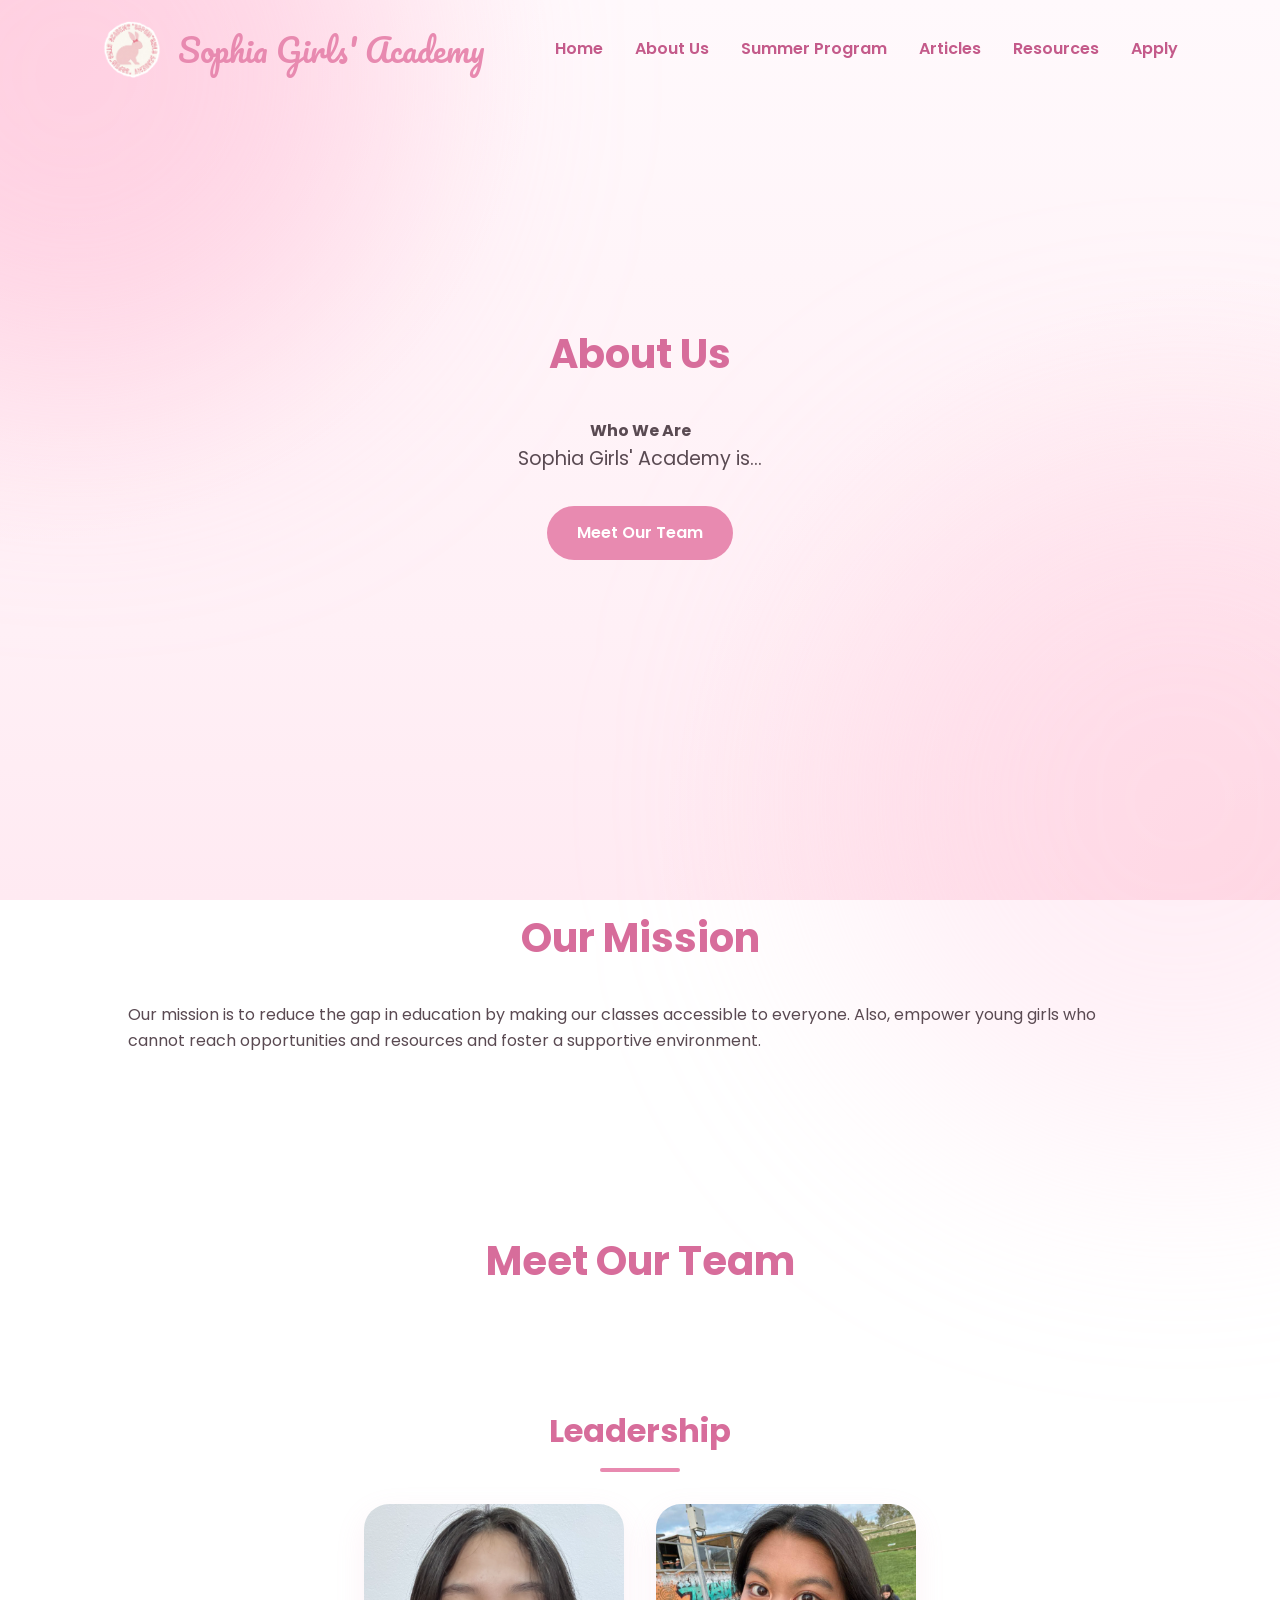
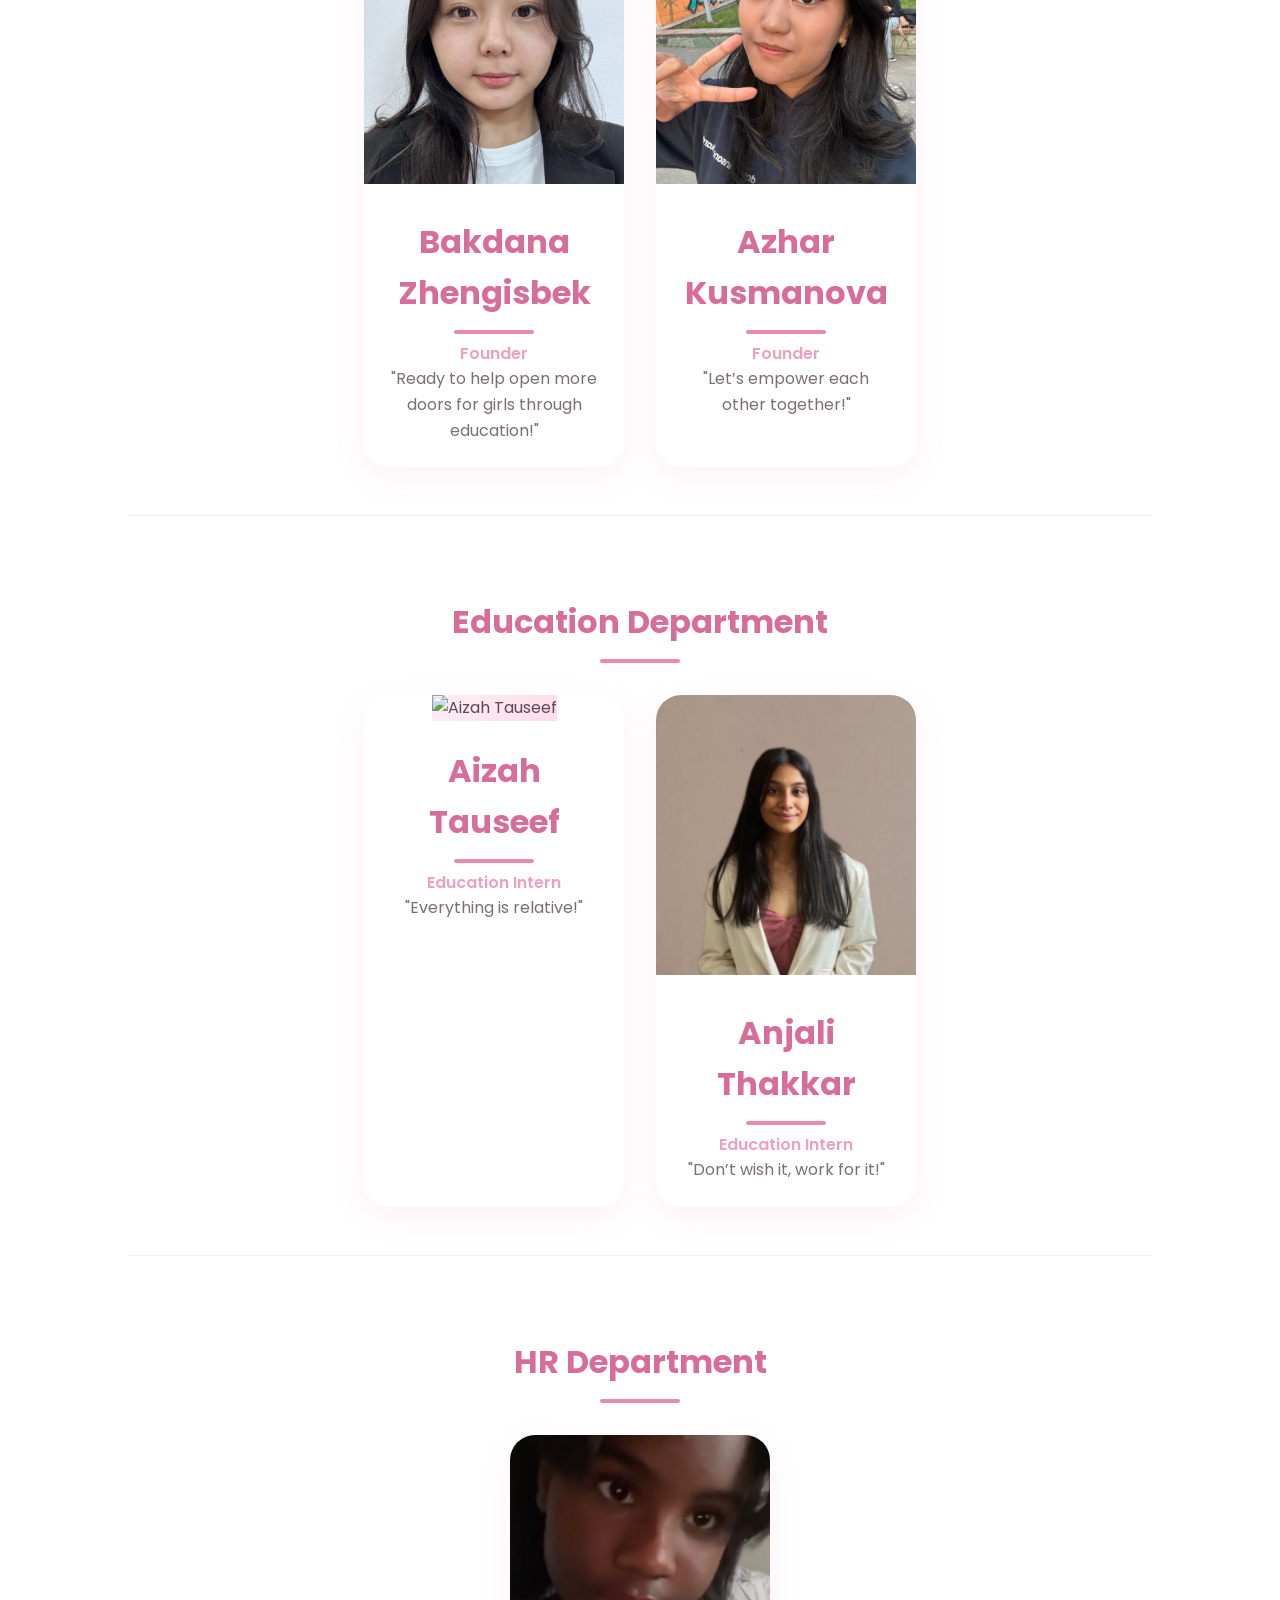
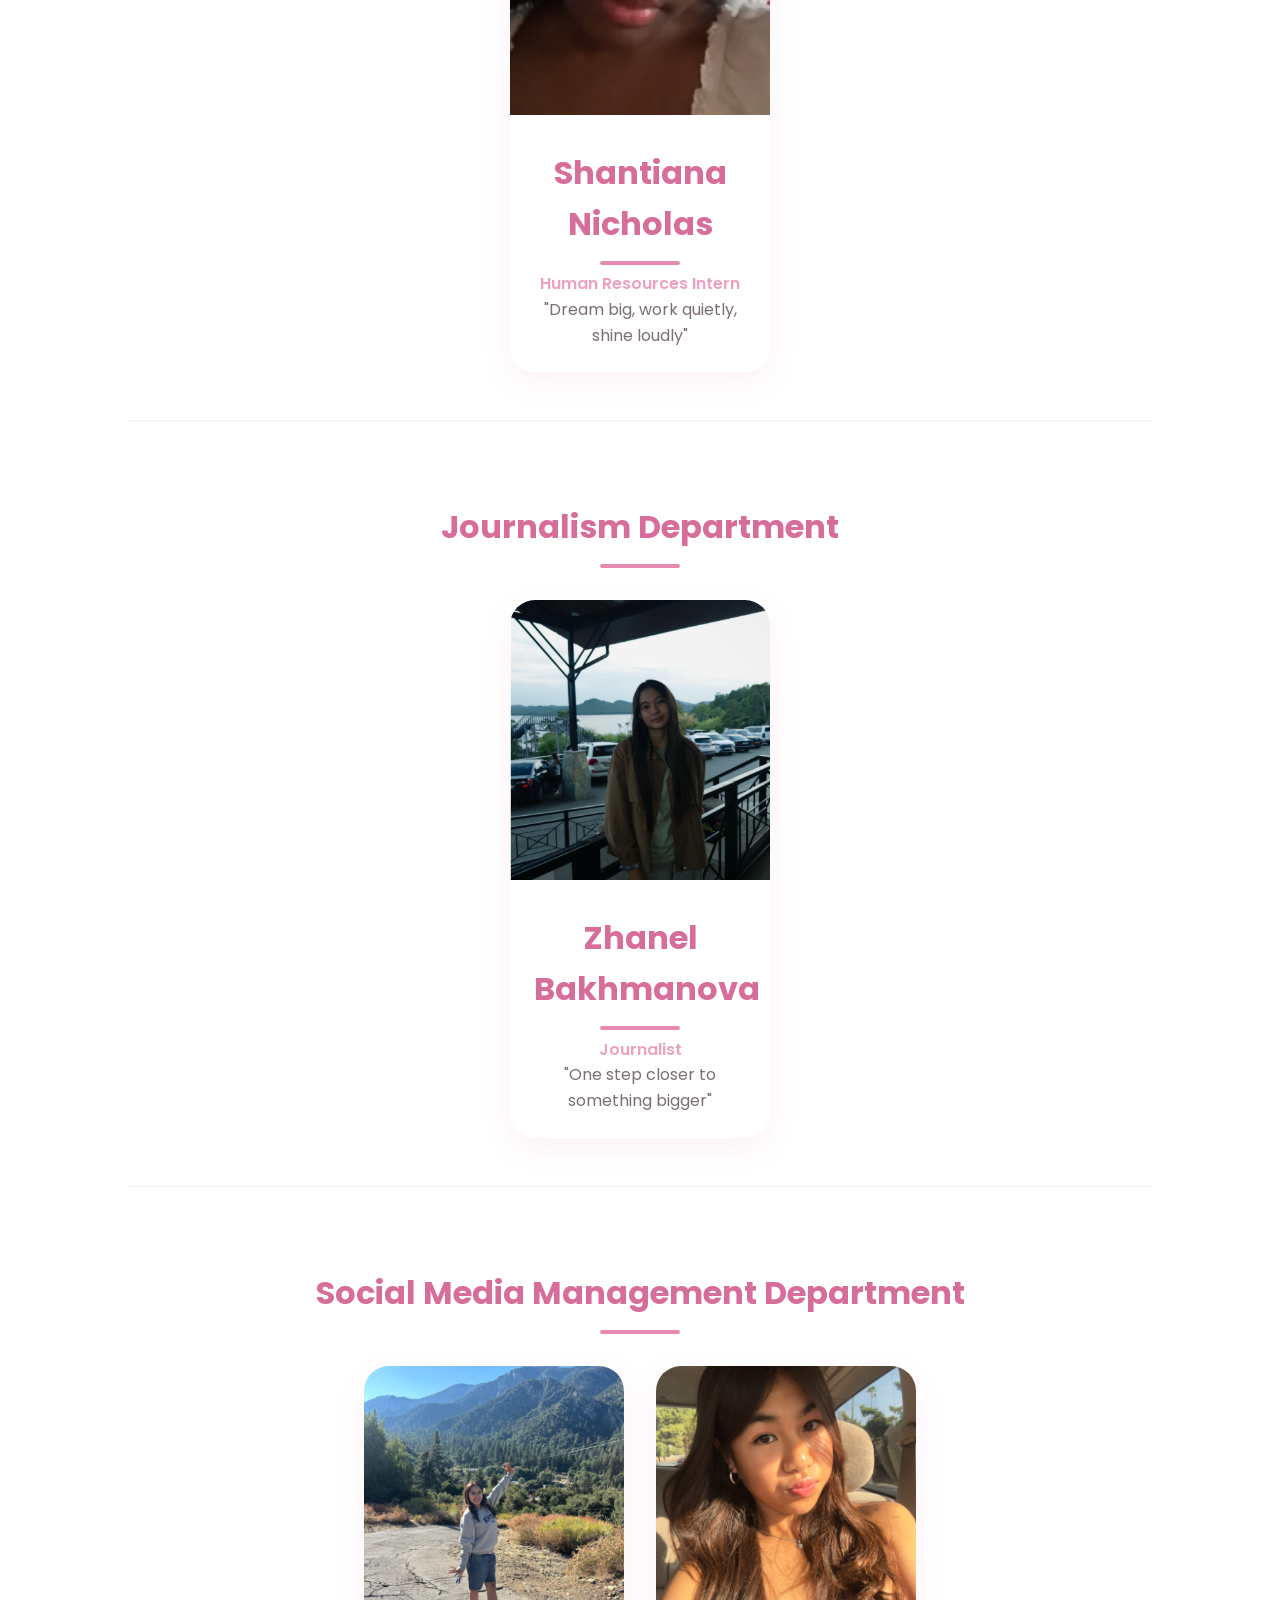
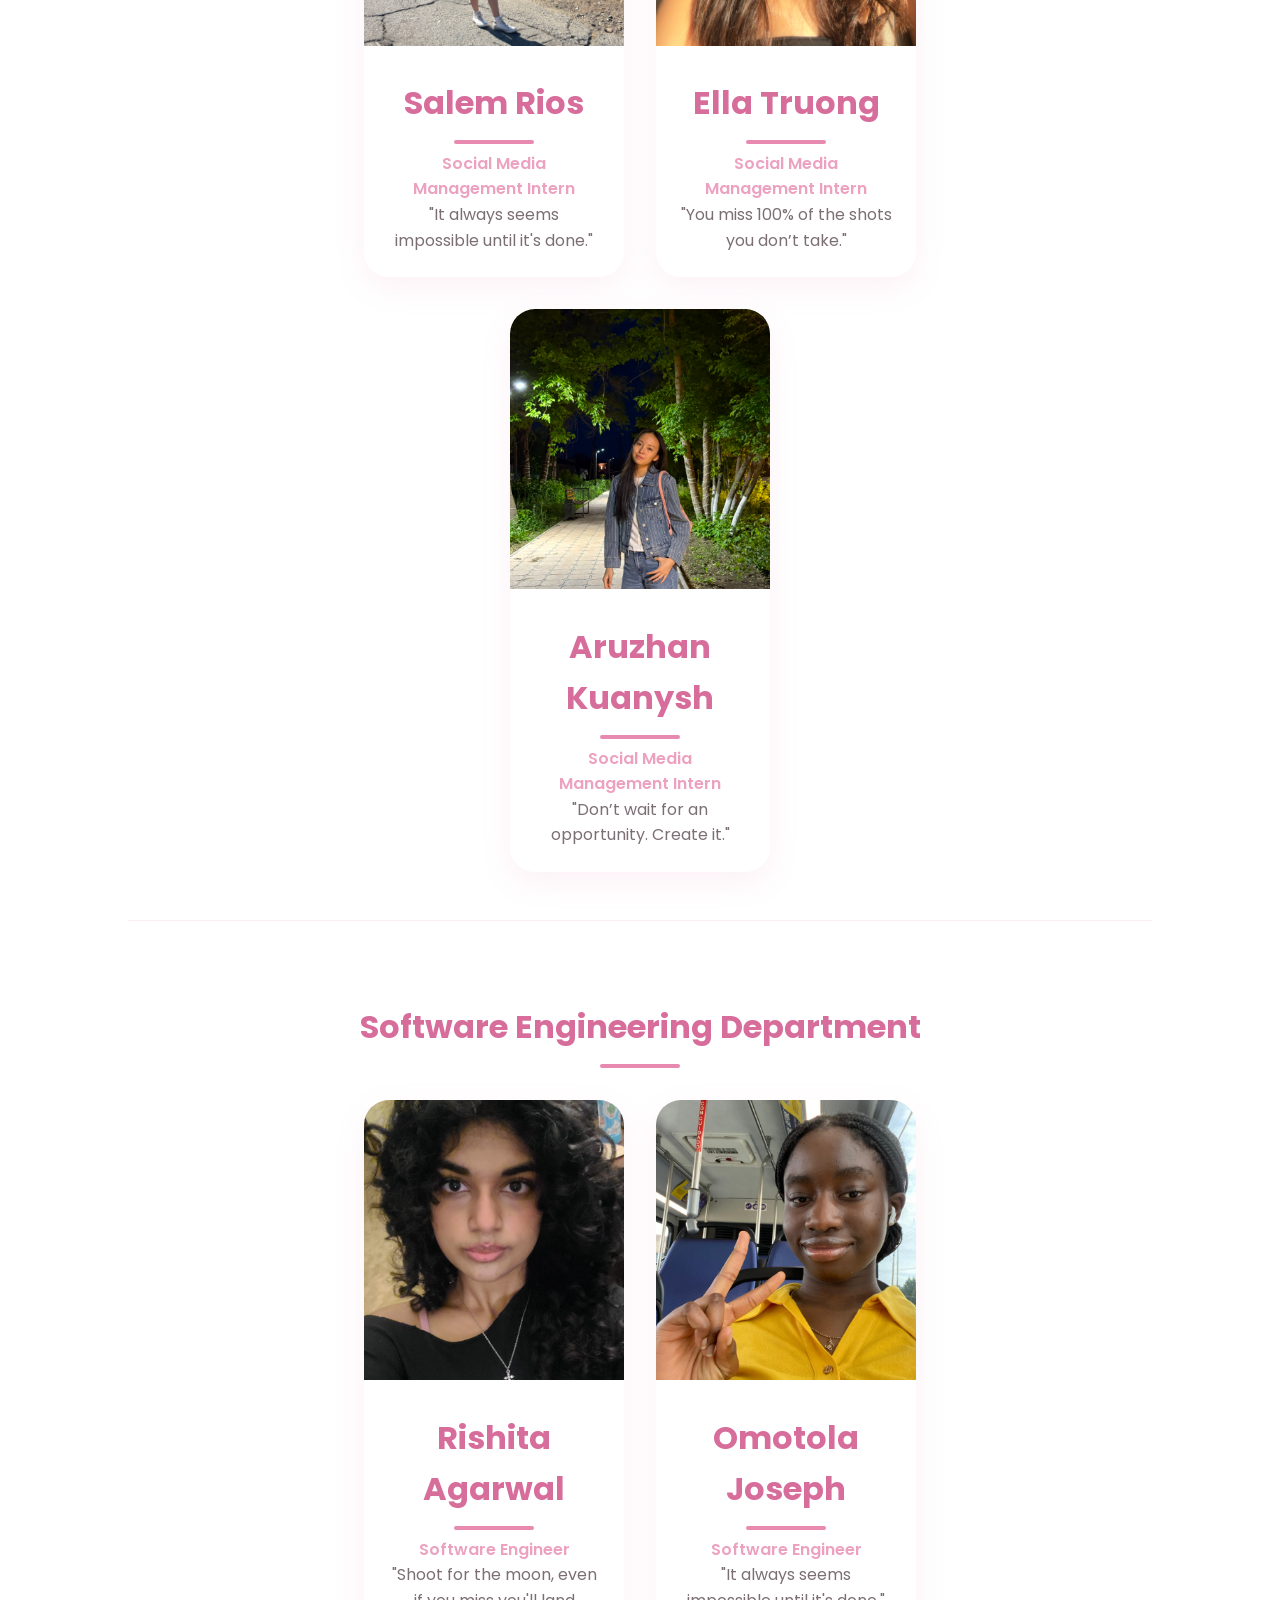
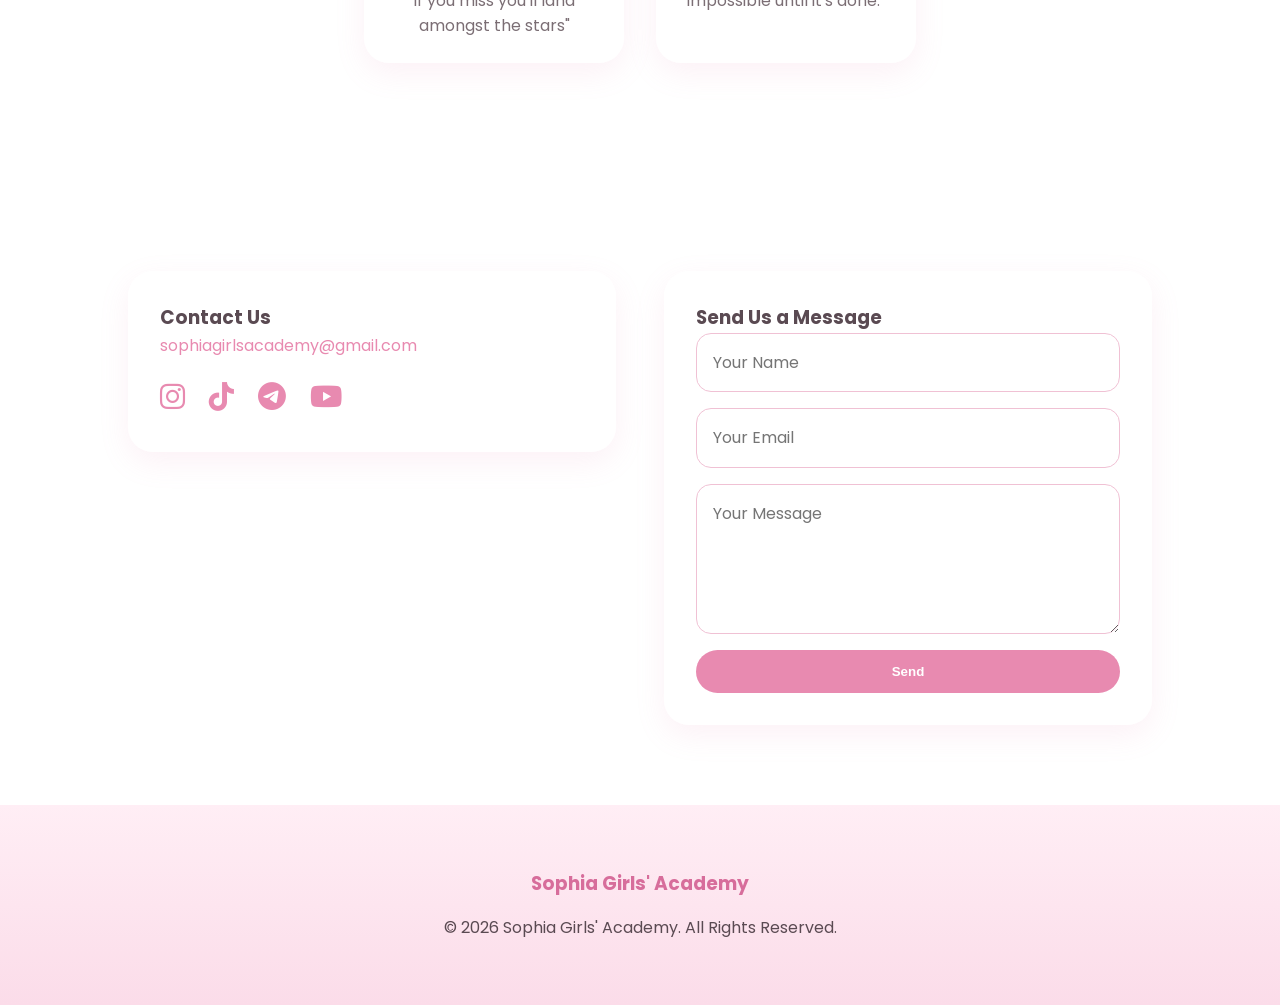
==== commit f2b569de: "team photos & desc, new resource page" ====
--- a/pages/about.html
+++ b/pages/about.html
@@ -9,20 +9,24 @@
     <link rel="stylesheet" href="../css/pages.css" />
     <link href="https://fonts.googleapis.com/css2?family=Pacifico&family=Poppins:wght@300;400;600;700&display=swap"
         rel="stylesheet" />
-    <link rel="icon" href="../images/logo.png">
+    <link rel="icon" href="../images/sophia-logo.png">
     <link rel="stylesheet" href="https://cdnjs.cloudflare.com/ajax/libs/font-awesome/6.5.1/css/all.min.css" />
 </head>
 
 <body>
     <header>
         <nav class="navbar">
-            <a href="index.html" class="logo">Sophia Girls' Academy</a>
+            <a href="../index.html" class="logo">
+                <img src="../images/sophia-logo.png" alt="Sophia Girls' Academy Logo">
+                <span>Sophia Girls' Academy</span>
+            </a>
 
             <ul class="nav-links">
                 <li><a href="../index.html">Home</a></li>
                 <li><a href="../pages/about.html">About Us</a></li>
                 <li><a href="../pages/programs.html">Summer Program</a></li>
                 <li><a href="../pages/articles.html">Articles</a></li>
+                <li><a href="../pages/resources.html">Resources</a></li>
                 <li><a href="../pages/register.html">Apply</a></li>
             </ul>
         </nav>
@@ -44,110 +48,14 @@
     <section class="overview">
         <h2>Our Mission</h2>
         <p>
-            Lorem ipsum dolor sit amet, consectetur adipiscing elit. Nullam auctor,
-            nisl eget ultricies tincidunt, nunc nisl aliquam nisl, eget ultricies
-            nunc nisl eget nunc.
+            Our mission is to reduce the gap in education by making our classes accessible to everyone. Also, empower young girls who cannot reach opportunities and resources and foster a supportive environment.
         </p>
     </section>
 
     <section class="team" id="team">
-        <h2>Our Team</h2>
+        <h2>Meet Our Team</h2>
 
-        <div class="department">
-            <h3>Leadership</h3>
-
-            <div class="team-grid">
-                <div class="person-card">
-                    <img src="#" alt="Team Member" />
-                    <div class="person-info">
-                        <h3>Jane Doe</h3>
-                        <p>Principal</p>
-                    </div>
-                </div>
-
-                <div class="person-card">
-                    <img src="#" alt="Team Member" />
-                    <div class="person-info">
-                        <h3>Jane Doe</h3>
-                        <p>Principal</p>
-                    </div>
-                </div>
-            </div>
-        </div>
-
-        <div class="department">
-            <h3>Education Department</h3>
-
-            <div class="team-grid">
-                <div class="person-card">
-                    <img src="#" alt="Team Member" />
-                    <div class="person-info">
-                        <h3>Jane Doe</h3>
-                        <p>Principal</p>
-                    </div>
-                </div>
-            </div>
-        </div>
-
-        <div class="department">
-            <h3>Journalism Department</h3>
-
-            <div class="team-grid">
-                <div class="person-card">
-                    <img src="#" alt="Team Member" />
-                    <div class="person-info">
-                        <h3>Jane Doe</h3>
-                        <p>Principal</p>
-                    </div>
-                </div>
-                <!-- cards -->
-            </div>
-        </div>
-
-        <div class="department">
-            <h3>Social Media Management Department</h3>
-
-            <div class="team-grid">
-                <div class="person-card">
-                    <img src="#" alt="Team Member" />
-                    <div class="person-info">
-                        <h3>Jane Doe</h3>
-                        <p>Principal</p>
-                    </div>
-                </div>
-                <!-- cards -->
-            </div>
-        </div>
-
-        <div class="department">
-            <h3>HR Department</h3>
-
-            <div class="team-grid">
-                <div class="person-card">
-                    <img src="#" alt="Team Member" />
-                    <div class="person-info">
-                        <h3>Jane Doe</h3>
-                        <p>Principal</p>
-                    </div>
-                </div>
-                <!-- cards -->
-            </div>
-        </div>
-
-        <div class="department">
-            <h3>Software Engineering Department</h3>
-
-            <div class="team-grid">
-                <div class="person-card">
-                    <img src="#" alt="Team Member" />
-                    <div class="person-info">
-                        <h3>Jane Doe</h3>
-                        <p>Principal</p>
-                    </div>
-                </div>
-                <!-- cards -->
-            </div>
-        </div>
+        <div id="team-container"></div>
     </section>
 
     <section id="contact" class="contact">
@@ -191,6 +99,7 @@
     </footer>
 
     <script src="../js/script.js"></script>
+    <script src="../js/team.js"></script>
 </body>
 
 </html>
--- a/css/style.css
+++ b/css/style.css
@@ -115,10 +115,32 @@
 }
 
 .logo {
+  display: flex;
+  align-items: center;
+  gap: 1rem;
+
+  text-decoration: none;
+
   font-family: "Pacifico", cursive;
+  font-size: 2rem;
   color: var(--primary-pink);
-  font-size: 2rem;
-  text-decoration: none;
+}
+
+.logo img {
+  width: 60px;
+  height: 60px;
+
+  object-fit: contain;
+
+  transition: .3s ease;
+}
+
+.logo:hover img {
+  transform: rotate(-5deg) scale(1.08);
+}
+
+.logo:hover {
+  color: var(--secondary-pink);
 }
 
 .logo:hover {
@@ -249,7 +271,7 @@
   align-items: center;
 }
 
-.list {
+.desc, .list {
   background: rgba(255, 255, 255, .7);
   backdrop-filter: blur(10px);
 
@@ -262,15 +284,15 @@
   transition: .3s;
 }
 
-.list:hover {
+.desc:hover, .list:hover {
   transform: translateY(-8px);
 }
 
-.list li {
+.desc li, .list li {
   margin-bottom: 1.2rem;
 }
 
-.list li:last-child {
+.desc li:last-child {
   margin-bottom: 0;
 }
 
@@ -516,9 +538,7 @@
 
 }
 
-/* ==========================================
-   MOBILE
-========================================== */
+/*MOBILE*/
 
 @media (max-width:768px) {
 
@@ -540,6 +560,11 @@
 
   .logo {
     font-size: 1.5rem;
+  }
+
+  .logo img {
+    width: 45px;
+    height: 45px;
   }
 
 }
--- a/css/pages.css
+++ b/css/pages.css
@@ -80,6 +80,11 @@
 .person-info p {
   color: var(--text-color);
   opacity: .8;
+}
+
+.person-info #role {
+  color: var(--primary-pink);
+  font-weight: 600;
 }
 
 /*ARTICLES PAGE*/
@@ -383,4 +388,268 @@
 .program-cta p {
   max-width: 600px;
   margin: 1rem auto 2rem;
+}
+
+/* ===========================
+   RESOURCES PAGE
+=========================== */
+
+.resources-hero {
+  min-height: 45vh;
+  display: flex;
+  justify-content: center;
+  align-items: center;
+  text-align: center;
+  padding: 8rem 10% 4rem;
+}
+
+.resources-hero h1 {
+  font-size: 4rem;
+  color: var(--primary-pink);
+  margin-bottom: 1rem;
+}
+
+.resources-hero p {
+  max-width: 700px;
+  margin: auto;
+  color: var(--text-color);
+}
+
+/* Categories */
+
+.resource-category {
+  margin-bottom: 5rem;
+}
+
+.resource-category h2 {
+  margin-bottom: 2rem;
+}
+
+/* Grid */
+
+.resource-grid {
+  display: grid;
+  grid-template-columns: repeat(auto-fit, minmax(320px, 1fr));
+  gap: 2rem;
+}
+
+/* Card */
+
+.resource-card {
+  background: rgba(255, 255, 255, .75);
+  backdrop-filter: blur(12px);
+
+  border-radius: 25px;
+
+  padding: 2rem;
+
+  box-shadow: var(--shadow);
+
+  display: flex;
+  flex-direction: column;
+
+  transition: .3s;
+}
+
+.resource-card:hover {
+  transform: translateY(-8px);
+  box-shadow: 0 18px 35px rgba(231, 140, 179, .18);
+}
+
+.resource-icon {
+  width: 70px;
+  height: 70px;
+
+  border-radius: 20px;
+
+  background: linear-gradient(135deg,
+      var(--primary-pink),
+      var(--secondary-pink));
+
+  color: white;
+
+  display: flex;
+  justify-content: center;
+  align-items: center;
+
+  font-size: 1.8rem;
+
+  margin-bottom: 1.5rem;
+}
+
+.resource-card h3 {
+  color: var(--rose);
+  margin-bottom: .8rem;
+}
+
+.resource-card p {
+  flex: 1;
+  margin-bottom: 1.5rem;
+  opacity: .85;
+}
+
+/* Tags */
+.resource-tags {
+  display: flex;
+  flex-wrap: wrap;
+  gap: .5rem;
+  margin-bottom: 1.5rem;
+}
+
+.resource-tags span {
+  background: #ffe8f2;
+  color: var(--rose);
+
+  padding: 5px 12px;
+
+  border-radius: 50px;
+
+  font-size: .8rem;
+
+  font-weight: 600;
+}
+
+/* Button */
+.resource-btn {
+  text-align: center;
+  text-decoration: none;
+
+  background: var(--primary-pink);
+  color: white;
+
+  padding: .9rem;
+
+  border-radius: 50px;
+
+  font-weight: 600;
+
+  transition: .3s;
+}
+
+.resource-btn:hover {
+  background: var(--secondary-pink);
+}
+
+/* Quick Links */
+.quick-links {
+  margin-top: 6rem;
+}
+
+.quick-links-grid {
+  display: grid;
+  grid-template-columns: repeat(auto-fit, minmax(220px, 1fr));
+  gap: 1.5rem;
+}
+
+.quick-link-card {
+  background: white;
+  border-radius: 20px;
+  padding: 2rem;
+
+  text-align: center;
+
+  box-shadow: var(--shadow);
+
+  transition: .3s;
+}
+
+.quick-link-card:hover {
+  transform: translateY(-5px);
+}
+
+.quick-link-card i {
+  font-size: 2rem;
+  color: var(--primary-pink);
+  margin-bottom: 1rem;
+}
+
+.quick-link-card a {
+  text-decoration: none;
+  color: var(--rose);
+  font-weight: 600;
+}
+
+/*SEARCH BAR*/
+
+.search-container {
+  max-width: 650px;
+  margin: 2rem auto 3rem;
+
+  position: relative;
+}
+
+.search-container i {
+  position: absolute;
+
+  left: 22px;
+  top: 50%;
+
+  transform: translateY(-50%);
+
+  color: var(--primary-pink);
+
+  font-size: 1rem;
+}
+
+.search-container input {
+  width: 100%;
+
+  padding: 16px 20px 16px 55px;
+
+  border: none;
+  border-radius: 999px;
+
+  background: rgba(255, 255, 255, .75);
+
+  backdrop-filter: blur(12px);
+
+  box-shadow: var(--shadow);
+
+  font-size: 1rem;
+  font-family: inherit;
+
+  color: var(--text-color);
+
+  transition: .3s;
+}
+
+.search-container input::placeholder {
+  color: #b98ca2;
+}
+
+.search-container input:focus {
+  outline: none;
+
+  background: white;
+
+  box-shadow:
+    0 0 0 4px rgba(232, 138, 176, .15),
+    0 15px 35px rgba(231, 140, 179, .18);
+}
+
+#clear-search {
+  position: absolute;
+
+  right: 18px;
+  top: 50%;
+
+  transform: translateY(-50%);
+
+  border: none;
+  background: transparent;
+
+  color: var(--primary-pink);
+
+  cursor: pointer;
+
+  font-size: 1rem;
+
+  opacity: .7;
+
+  transition: .3s;
+}
+
+#clear-search:hover {
+  opacity: 1;
+  transform: translateY(-50%) scale(1.1);
 }
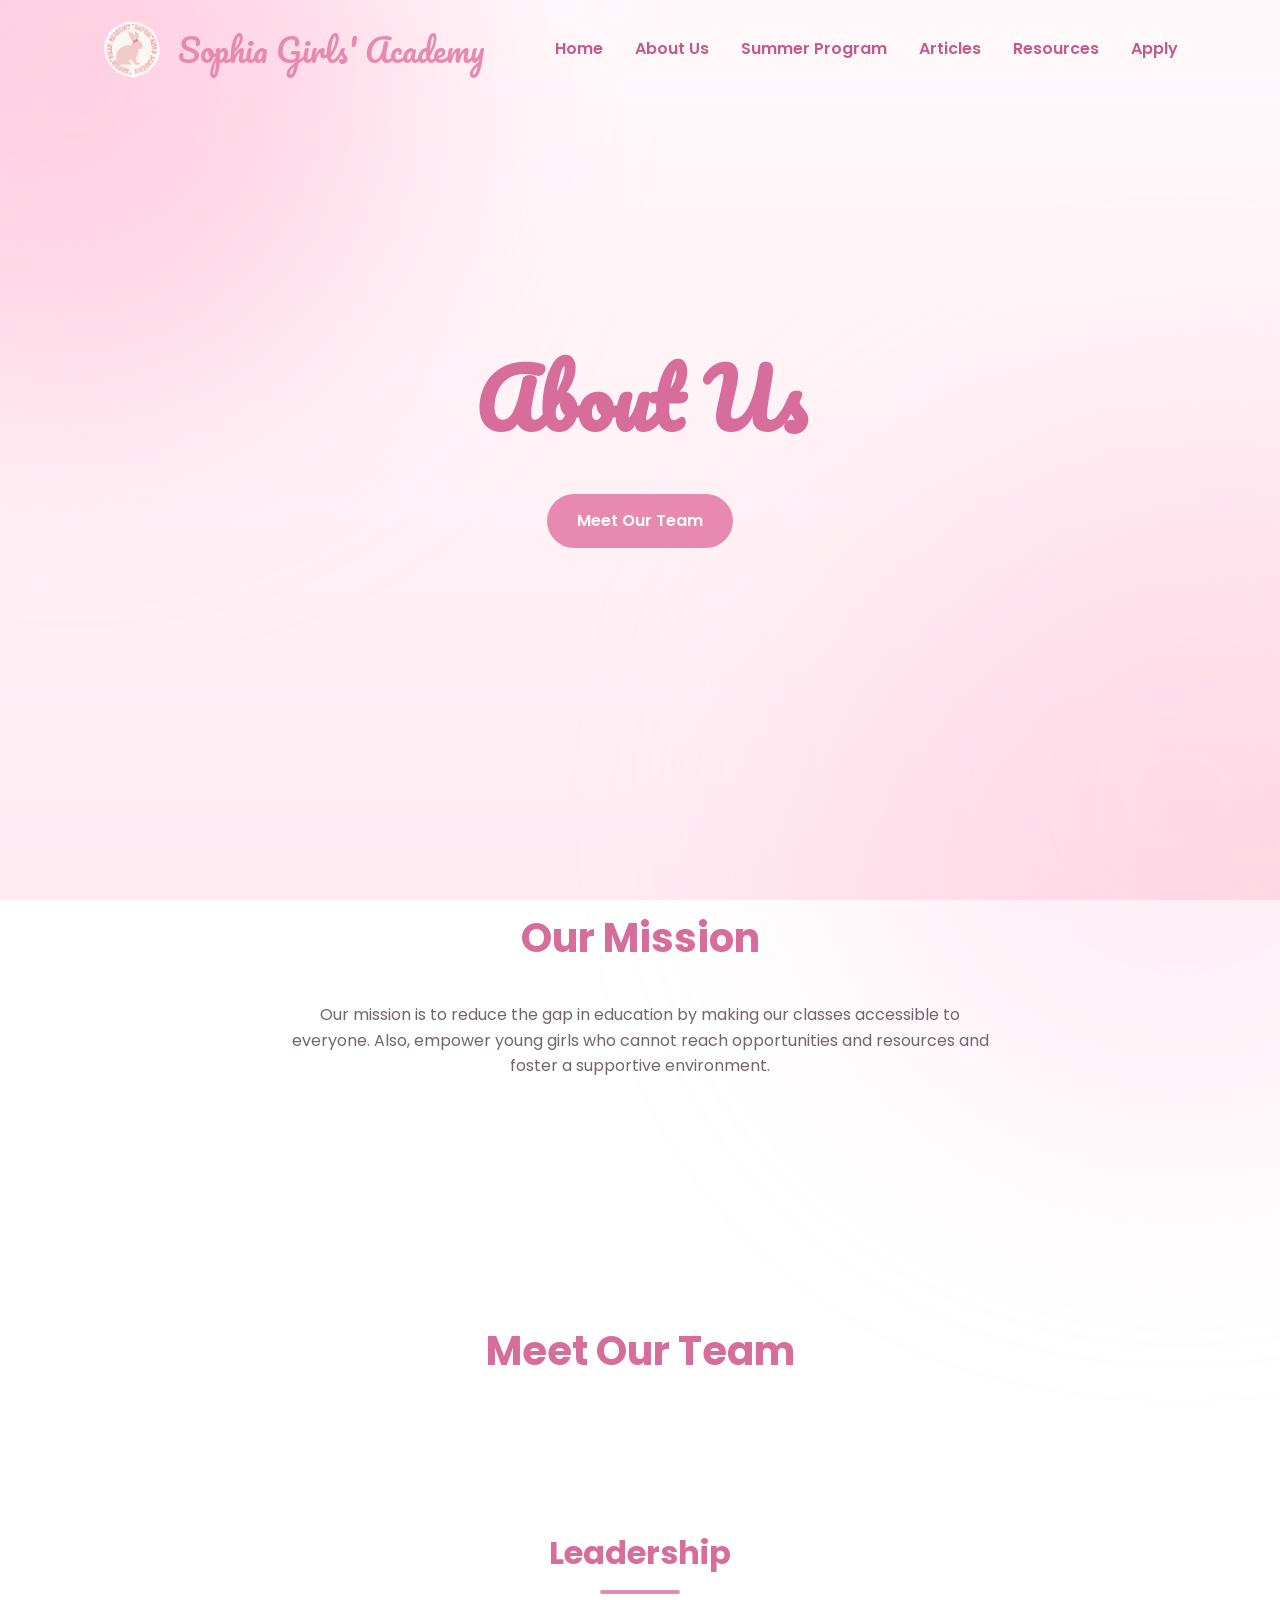
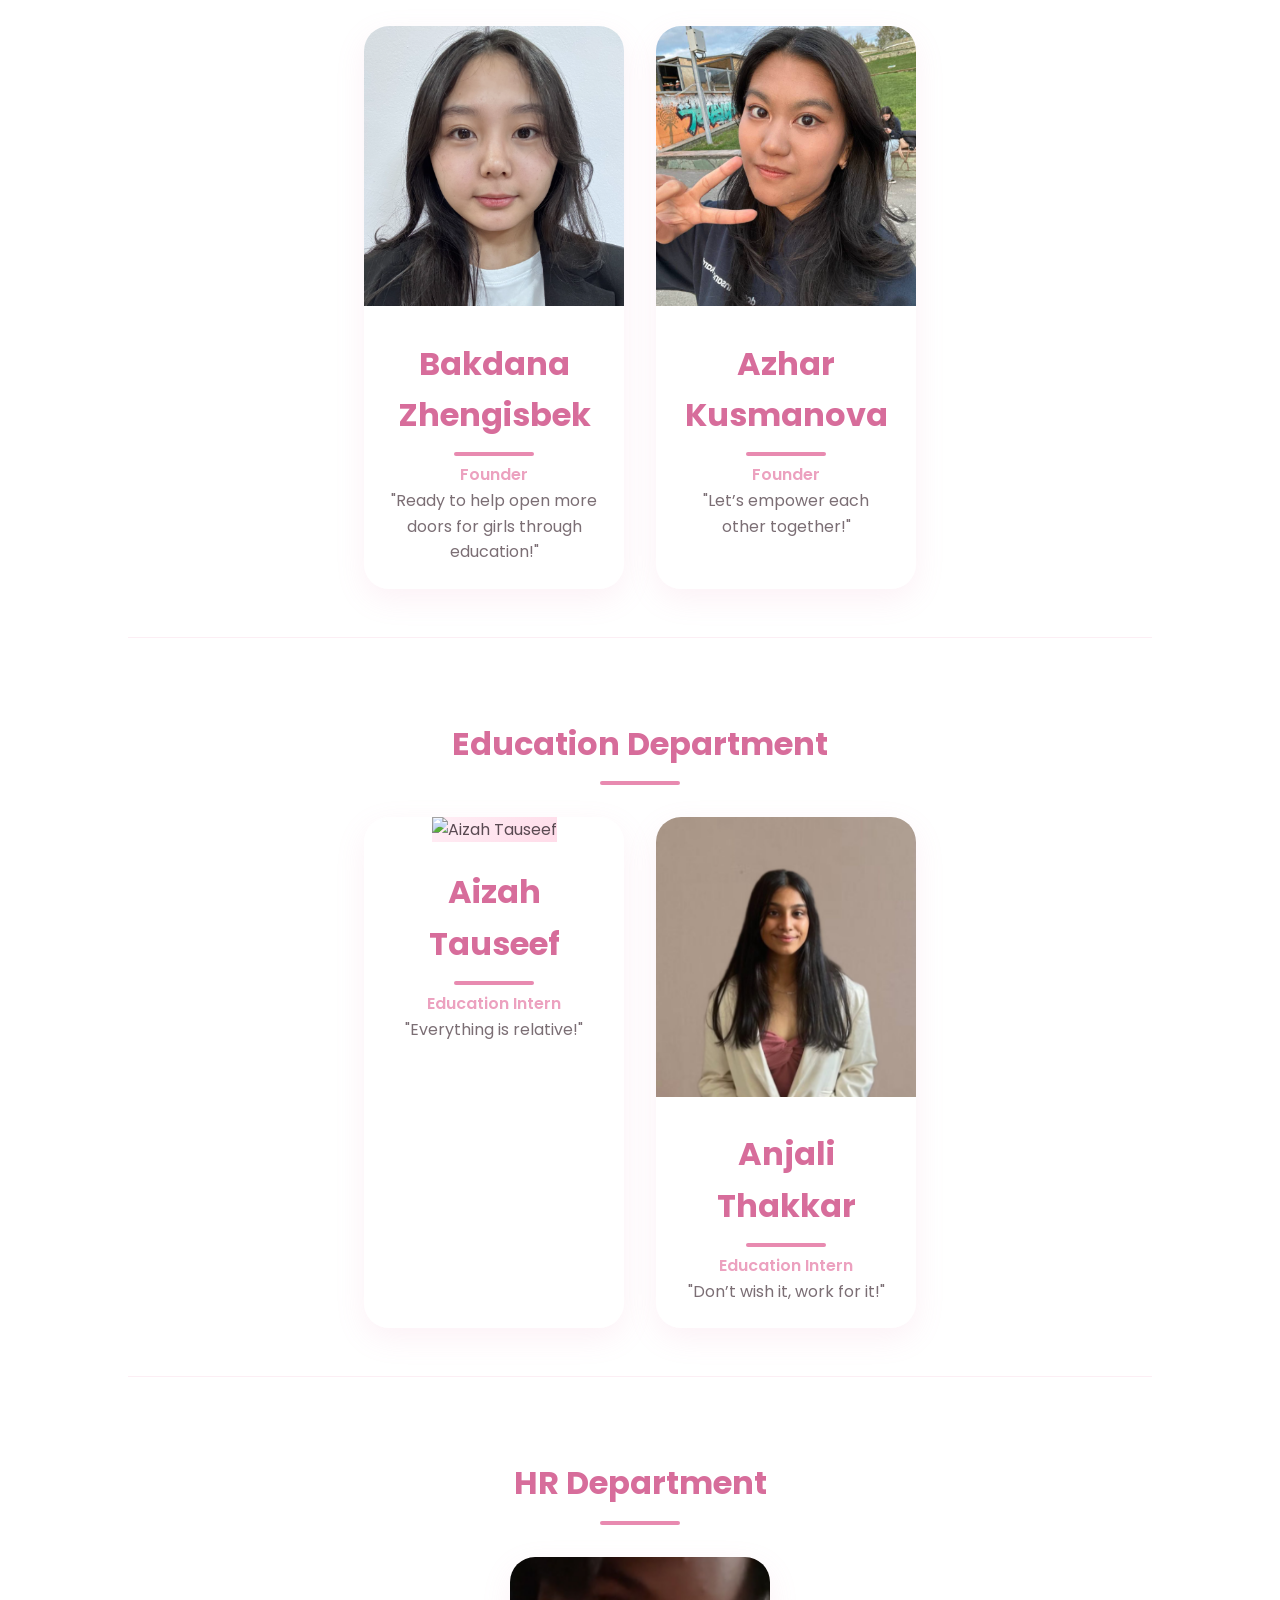
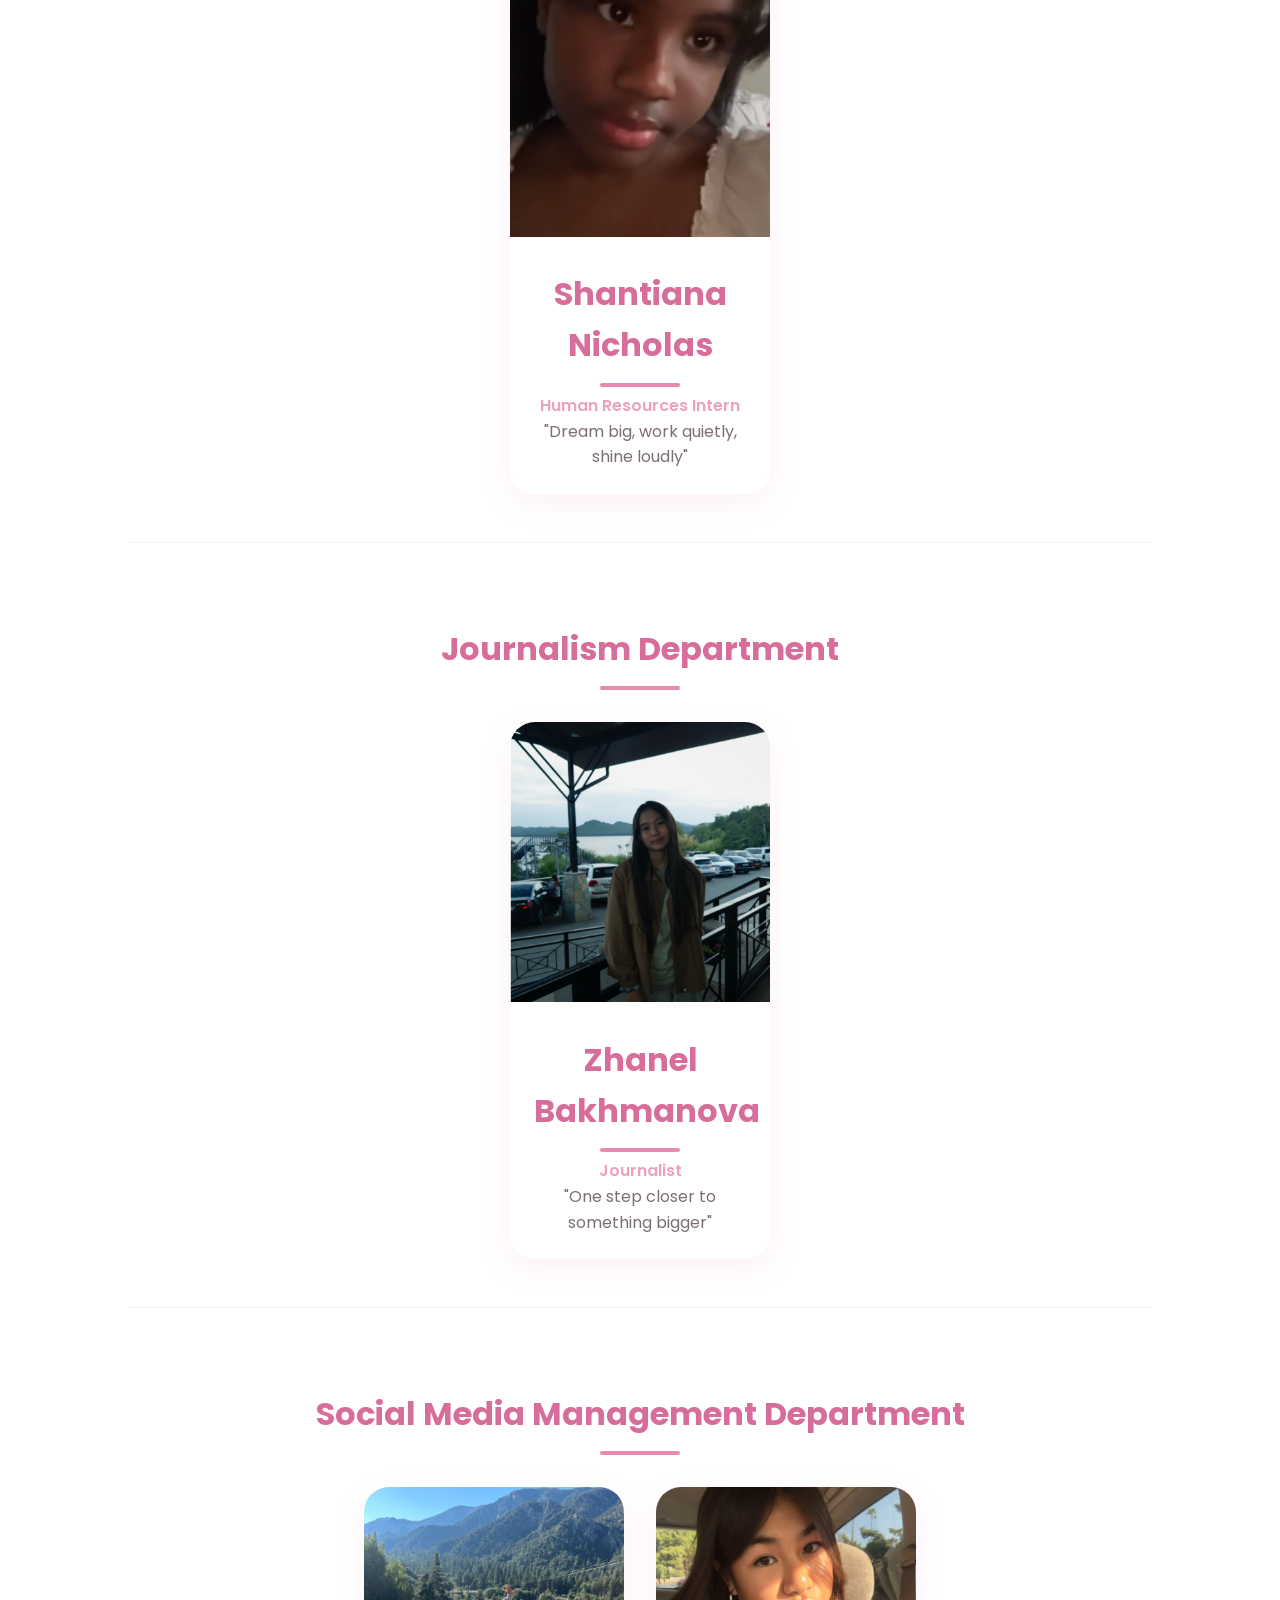
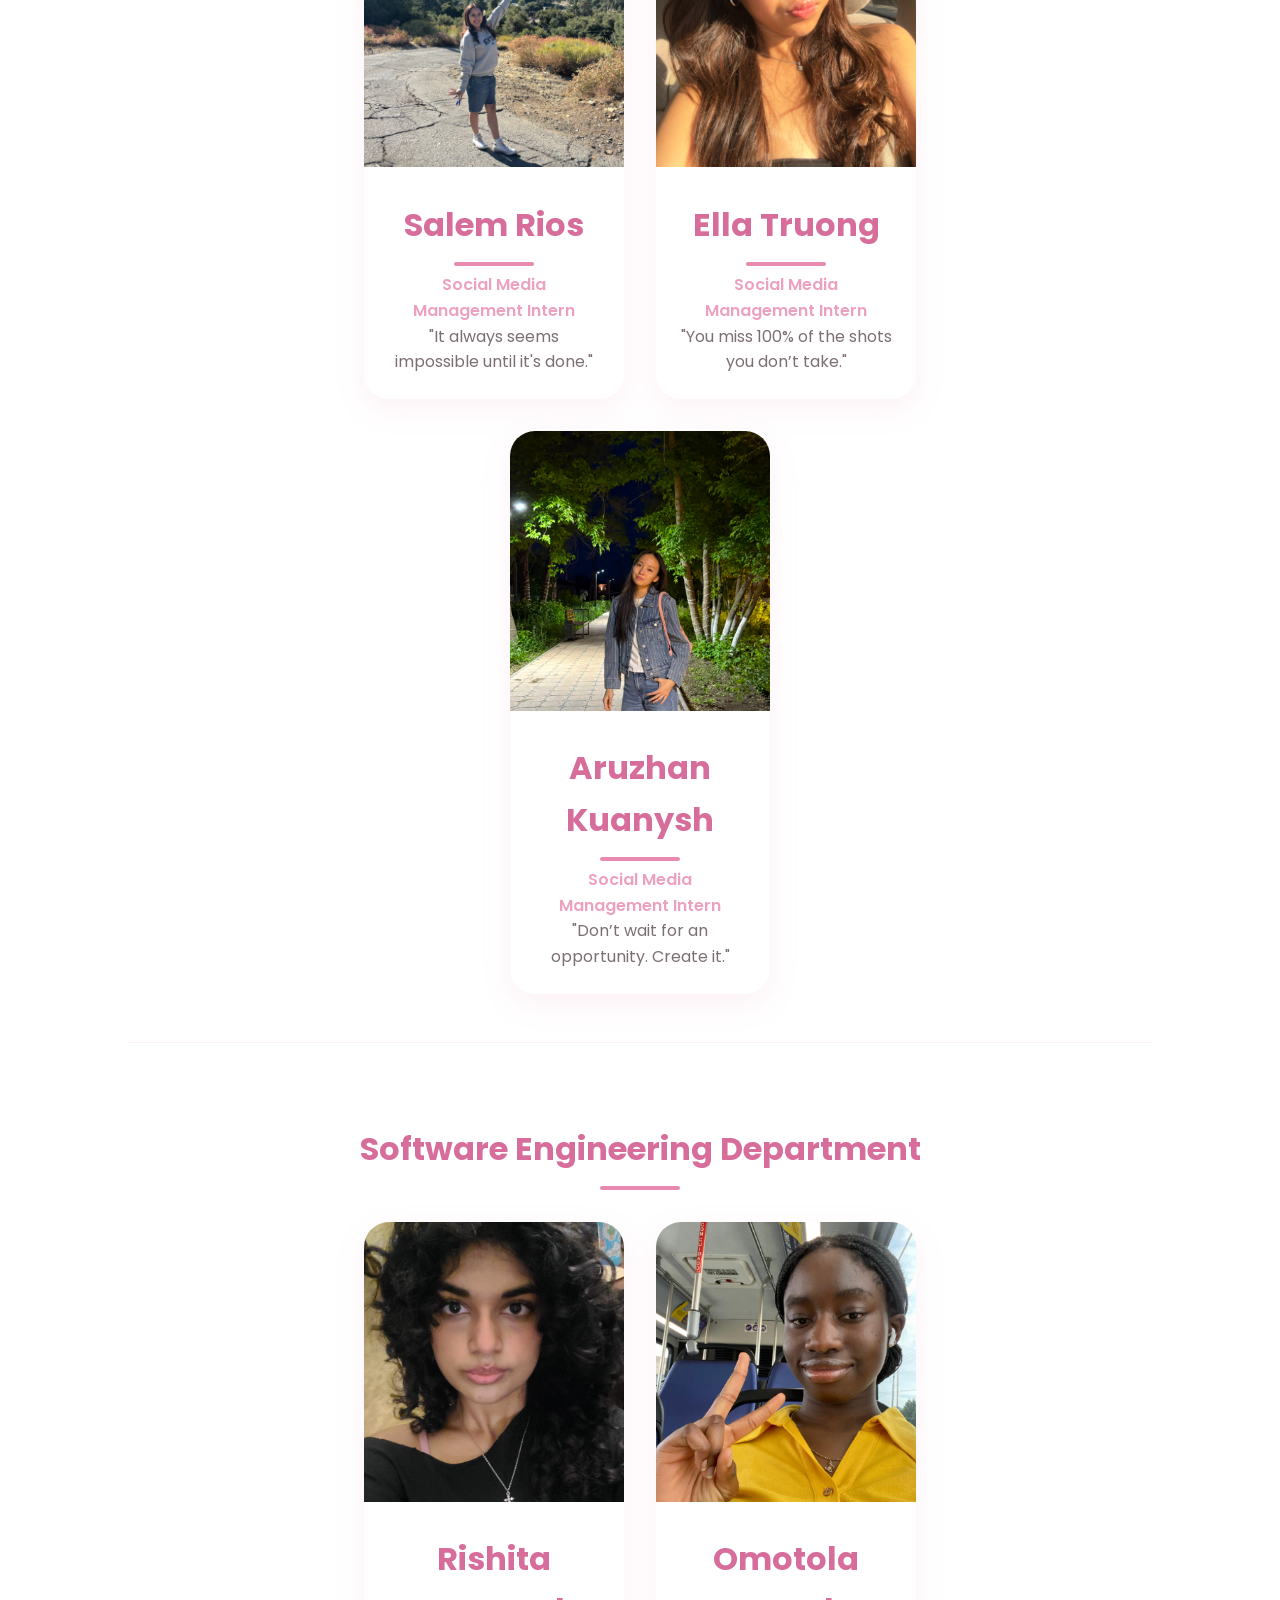
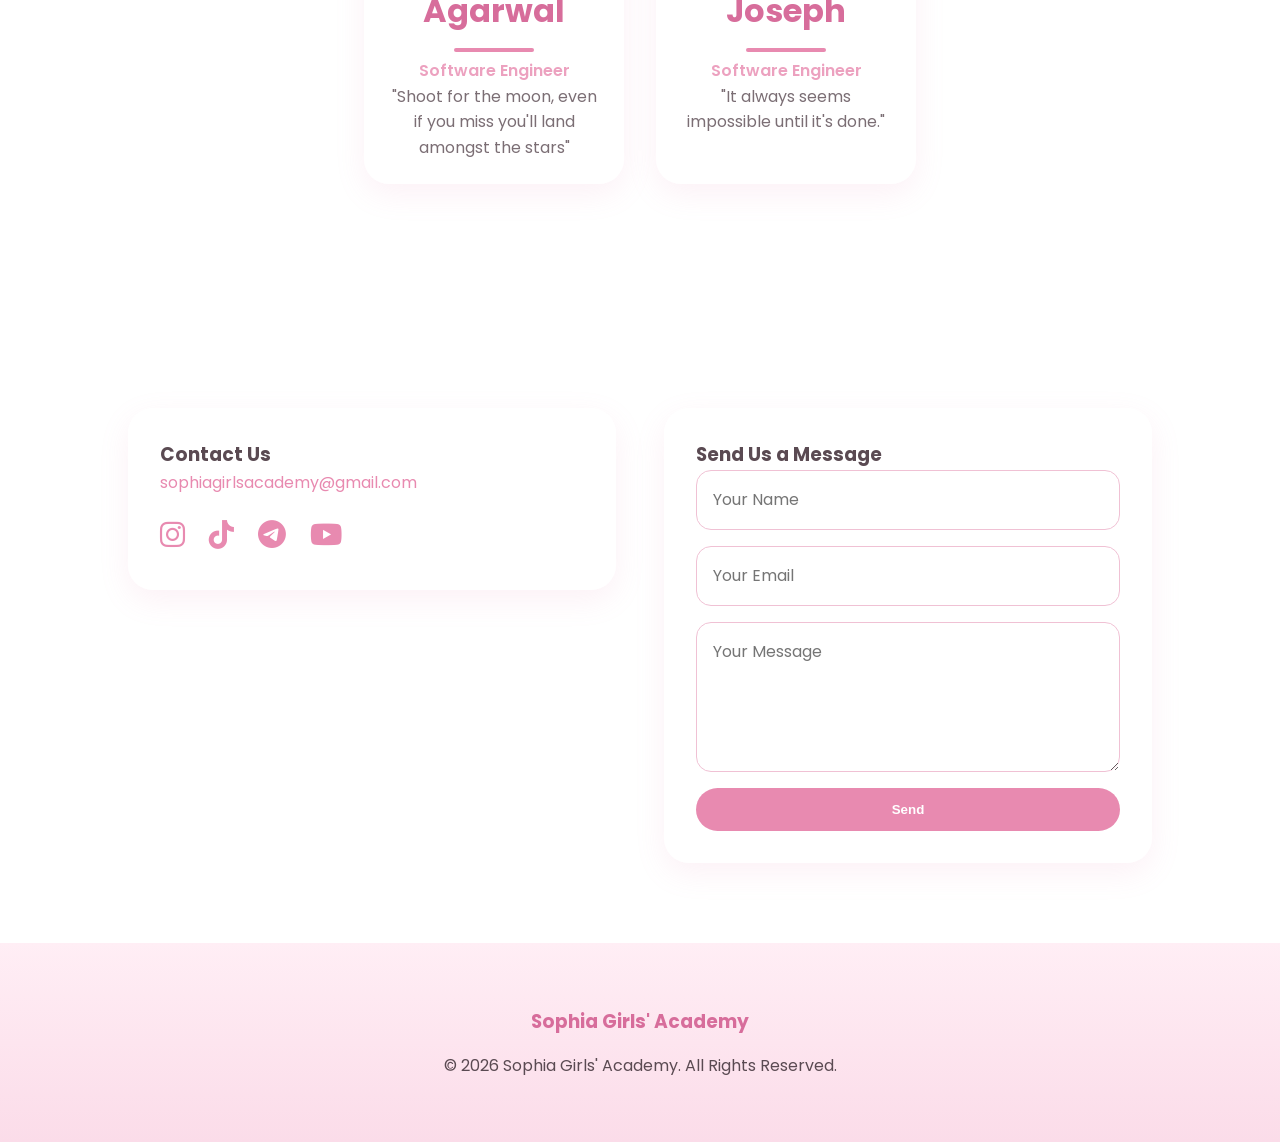
==== commit 554097b8: "resources pages + contact form js" ====
--- a/pages/about.html
+++ b/pages/about.html
@@ -35,9 +35,6 @@
     <section class="hero">
         <div class="hero-content">
             <h2>About Us</h2>
-            <h4>Who We Are</h4>
-
-            <p>Sophia Girls' Academy is...</p>
 
             <div class="hero-buttons">
                 <a href="#team" class="btn primary-btn"> Meet Our Team </a>
@@ -81,11 +78,11 @@
                 </div>
             </div>
         </div>
-        <div class="contact-form">
+         <div class="contact-form">
             <h3>Send Us a Message</h3>
-            <form action="#" method="POST">
-                <input type="text" name="name" placeholder="Your Name" required>
-                <input type="email" name="_replyto" placeholder="Your Email" required>
+            <form action="https://formspree.io/f/mnjkgqbo" method="POST">
+                <input type="text" name="name" placeholder="Your Name" required />
+                <input type="email" name="_replyto" placeholder="Your Email" required />
                 <textarea name="message" placeholder="Your Message" required></textarea>
                 <button type="submit" class="btn primary-btn">Send</button>
             </form>
--- a/css/pages.css
+++ b/css/pages.css
@@ -1,5 +1,18 @@
 /*ABOUT PAGE*/
-/* Team Section *
+.hero-content h2 {
+  font-family: "Pacifico", cursive;
+  font-size: 5rem;
+}
+
+.overview p {
+  max-width: 700px;
+  margin: 0 auto 3rem;
+  text-align: center;
+  color: var(--text-color);
+  opacity: .85;
+}
+
+/* Team Section */
 .team {
   padding: 6rem 10%;
 }
@@ -92,6 +105,14 @@
   text-align: center;
   color: var(--rose);
   margin-bottom: 2rem;
+}
+
+.articles-page p {
+  max-width: 700px;
+  margin: 0 auto 3rem;
+  text-align: center;
+  color: var(--text-color);
+  opacity: .85;
 }
 
 .articles-hero {
@@ -329,6 +350,14 @@
 }
 
 /* Program Details */
+.program-overview p {
+  max-width: 700px;
+  margin: 0 auto 3rem;
+  text-align: center;
+  color: var(--text-color);
+  opacity: .85;
+}
+
 .details-grid {
   display: grid;
   grid-template-columns: repeat(auto-fit, minmax(200px, 1fr));
@@ -390,266 +419,431 @@
   margin: 1rem auto 2rem;
 }
 
-/* ===========================
+/* ==========================================
    RESOURCES PAGE
-=========================== */
-
-.resources-hero {
-  min-height: 45vh;
-  display: flex;
+========================================== */
+
+.resources-page {
+  max-width: 1400px;
+  margin: auto;
+  padding: 3rem 8% 6rem;
+}
+
+/* Heading */
+
+.resources-page h2 {
+
+  font-size: 2.8rem;
+
+  color: var(--rose);
+
+  text-align: center;
+
+  margin-bottom: .8rem;
+
+}
+
+.section-description {
+
+  max-width: 700px;
+
+  margin: 0 auto 3rem;
+
+  text-align: center;
+
+  color: var(--text-color);
+
+  opacity: .85;
+
+}
+
+/* ==========================================
+SEARCH
+========================================== */
+
+.search-container {
+
+  position: relative;
+
+  max-width: 650px;
+
+  margin: 0 auto 3rem;
+
+}
+
+.search-container input {
+
+  width: 100%;
+
+  padding: 18px 22px 18px 60px;
+
+  border: none;
+
+  border-radius: 60px;
+
+  font-size: 1rem;
+
+  background: white;
+
+  box-shadow: var(--shadow);
+
+  transition: .3s;
+
+}
+
+.search-container input:focus {
+
+  outline: none;
+
+  box-shadow:
+    0 0 0 4px rgba(232, 138, 176, .15),
+    var(--shadow);
+
+}
+
+.search-container i {
+
+  position: absolute;
+
+  left: 24px;
+
+  top: 50%;
+
+  transform: translateY(-50%);
+
+  color: var(--primary-pink);
+
+}
+
+/* ==========================================
+FILTERS
+========================================== */
+
+.track-filters,
+.stem-subfilters {
+
+  display: flex;
+
   justify-content: center;
+
+  flex-wrap: wrap;
+
+  gap: .9rem;
+
+  margin-bottom: 2.5rem;
+
+}
+
+.stem-subfilters {
+
+  display: none;
+
+}
+
+.stem-subfilters.show {
+
+  display: flex;
+
+}
+
+.track-btn,
+.stem-btn {
+
+  border: none;
+
+  background: white;
+
+  color: var(--rose);
+
+  padding: 12px 20px;
+
+  border-radius: 999px;
+
+  font-weight: 600;
+
+  cursor: pointer;
+
+  box-shadow: var(--shadow);
+
+  transition: .25s;
+
+}
+
+.track-btn:hover,
+.track-btn.active,
+.stem-btn:hover,
+.stem-btn.active {
+
+  background: var(--primary-pink);
+
+  color: white;
+
+  transform: translateY(-2px);
+
+}
+
+/* ==========================================
+GRID
+========================================== */
+
+.resource-grid {
+
+  display: grid;
+
+  grid-template-columns:
+    repeat(auto-fill, minmax(330px, 1fr));
+
+  gap: 2rem;
+
+}
+
+/* ==========================================
+CARD
+========================================== */
+
+.resource-card {
+
+  background:
+    rgba(255, 255, 255, .8);
+
+  backdrop-filter: blur(12px);
+
+  border-radius: 28px;
+
+  padding: 2rem;
+
+  display: flex;
+
+  flex-direction: column;
+
+  position: relative;
+
+  overflow: hidden;
+
+  box-shadow: var(--shadow);
+
+  transition: .35s;
+
+}
+
+.resource-card:hover {
+
+  transform:
+    translateY(-10px);
+
+  box-shadow:
+    0 25px 45px rgba(231, 140, 179, .18);
+
+}
+
+.resource-card::before {
+
+  content: "";
+
+  position: absolute;
+
+  top: -40%;
+
+  right: -40%;
+
+  width: 220px;
+
+  height: 220px;
+
+  background:
+    radial-gradient(circle,
+      rgba(255, 182, 193, .2),
+      transparent);
+
+  transition: .4s;
+
+}
+
+.resource-card:hover::before {
+
+  transform: scale(1.3);
+
+}
+
+/* ==========================================
+ICON
+========================================== */
+
+.resource-icon {
+
+  width: 72px;
+
+  height: 72px;
+
+  border-radius: 22px;
+
+  display: flex;
+
+  justify-content: center;
+
   align-items: center;
-  text-align: center;
-  padding: 8rem 10% 4rem;
-}
-
-.resources-hero h1 {
-  font-size: 4rem;
-  color: var(--primary-pink);
-  margin-bottom: 1rem;
-}
-
-.resources-hero p {
-  max-width: 700px;
-  margin: auto;
-  color: var(--text-color);
-}
-
-/* Categories */
-
-.resource-category {
-  margin-bottom: 5rem;
-}
-
-.resource-category h2 {
-  margin-bottom: 2rem;
-}
-
-/* Grid */
-
-.resource-grid {
-  display: grid;
-  grid-template-columns: repeat(auto-fit, minmax(320px, 1fr));
-  gap: 2rem;
-}
-
-/* Card */
-
-.resource-card {
-  background: rgba(255, 255, 255, .75);
-  backdrop-filter: blur(12px);
-
-  border-radius: 25px;
-
-  padding: 2rem;
-
-  box-shadow: var(--shadow);
-
-  display: flex;
-  flex-direction: column;
-
-  transition: .3s;
-}
-
-.resource-card:hover {
-  transform: translateY(-8px);
-  box-shadow: 0 18px 35px rgba(231, 140, 179, .18);
-}
-
-.resource-icon {
-  width: 70px;
-  height: 70px;
-
-  border-radius: 20px;
-
-  background: linear-gradient(135deg,
+
+  font-size: 2rem;
+
+  color: white;
+
+  background:
+    linear-gradient(135deg,
       var(--primary-pink),
       var(--secondary-pink));
 
+  margin-bottom: 1.5rem;
+
+}
+
+/* ==========================================
+TAG
+========================================== */
+
+.resource-tag {
+
+  display: inline-block;
+
+  align-self: flex-start;
+
+  background: #ffe7f2;
+
+  color: var(--rose);
+
+  padding: 6px 14px;
+
+  border-radius: 50px;
+
+  font-size: .8rem;
+
+  font-weight: 600;
+
+  margin-bottom: 1rem;
+
+}
+
+/* ==========================================
+TEXT
+========================================== */
+
+.resource-card h3 {
+
+  color: var(--rose);
+
+  margin-bottom: .8rem;
+
+  font-size: 1.45rem;
+
+}
+
+.resource-card p {
+
+  color: var(--text-color);
+
+  flex: 1;
+
+  line-height: 1.7;
+
+  opacity: .85;
+
+  margin-bottom: 1.8rem;
+
+}
+
+/* ==========================================
+BUTTON
+========================================== */
+
+.resource-btn {
+
+  display: block;
+
+  text-align: center;
+
+  text-decoration: none;
+
+  padding: 14px;
+
+  border-radius: 999px;
+
+  background:
+    linear-gradient(135deg,
+      var(--primary-pink),
+      var(--secondary-pink));
+
   color: white;
 
-  display: flex;
-  justify-content: center;
-  align-items: center;
-
-  font-size: 1.8rem;
-
-  margin-bottom: 1.5rem;
-}
-
-.resource-card h3 {
-  color: var(--rose);
-  margin-bottom: .8rem;
-}
-
-.resource-card p {
-  flex: 1;
-  margin-bottom: 1.5rem;
-  opacity: .85;
-}
-
-/* Tags */
-.resource-tags {
-  display: flex;
-  flex-wrap: wrap;
-  gap: .5rem;
-  margin-bottom: 1.5rem;
-}
-
-.resource-tags span {
-  background: #ffe8f2;
-  color: var(--rose);
-
-  padding: 5px 12px;
-
-  border-radius: 50px;
-
-  font-size: .8rem;
-
   font-weight: 600;
-}
-
-/* Button */
-.resource-btn {
-  text-align: center;
-  text-decoration: none;
-
-  background: var(--primary-pink);
-  color: white;
-
-  padding: .9rem;
-
-  border-radius: 50px;
-
-  font-weight: 600;
 
   transition: .3s;
+
 }
 
 .resource-btn:hover {
-  background: var(--secondary-pink);
-}
-
-/* Quick Links */
-.quick-links {
-  margin-top: 6rem;
-}
-
-.quick-links-grid {
-  display: grid;
-  grid-template-columns: repeat(auto-fit, minmax(220px, 1fr));
-  gap: 1.5rem;
-}
-
-.quick-link-card {
-  background: white;
-  border-radius: 20px;
-  padding: 2rem;
-
-  text-align: center;
-
-  box-shadow: var(--shadow);
-
-  transition: .3s;
-}
-
-.quick-link-card:hover {
-  transform: translateY(-5px);
-}
-
-.quick-link-card i {
-  font-size: 2rem;
-  color: var(--primary-pink);
-  margin-bottom: 1rem;
-}
-
-.quick-link-card a {
-  text-decoration: none;
-  color: var(--rose);
-  font-weight: 600;
-}
-
-/*SEARCH BAR*/
-
-.search-container {
-  max-width: 650px;
-  margin: 2rem auto 3rem;
-
-  position: relative;
-}
-
-.search-container i {
-  position: absolute;
-
-  left: 22px;
-  top: 50%;
-
-  transform: translateY(-50%);
-
-  color: var(--primary-pink);
-
-  font-size: 1rem;
-}
-
-.search-container input {
-  width: 100%;
-
-  padding: 16px 20px 16px 55px;
-
-  border: none;
-  border-radius: 999px;
-
-  background: rgba(255, 255, 255, .75);
-
-  backdrop-filter: blur(12px);
-
-  box-shadow: var(--shadow);
-
-  font-size: 1rem;
-  font-family: inherit;
-
-  color: var(--text-color);
-
-  transition: .3s;
-}
-
-.search-container input::placeholder {
-  color: #b98ca2;
-}
-
-.search-container input:focus {
-  outline: none;
-
-  background: white;
-
-  box-shadow:
-    0 0 0 4px rgba(232, 138, 176, .15),
-    0 15px 35px rgba(231, 140, 179, .18);
-}
-
-#clear-search {
-  position: absolute;
-
-  right: 18px;
-  top: 50%;
-
-  transform: translateY(-50%);
-
-  border: none;
-  background: transparent;
-
-  color: var(--primary-pink);
-
-  cursor: pointer;
-
-  font-size: 1rem;
-
-  opacity: .7;
-
-  transition: .3s;
-}
-
-#clear-search:hover {
-  opacity: 1;
-  transform: translateY(-50%) scale(1.1);
+
+  transform: translateY(-2px);
+
+}
+
+/* ==========================================
+EMPTY STATE
+========================================== */
+
+.no-results {
+
+  grid-column: 1/-1;
+
+  text-align: center;
+
+  padding: 5rem;
+
+  color: #888;
+
+  font-size: 1.2rem;
+
+}
+
+/* ==========================================
+RESPONSIVE
+========================================== */
+
+@media(max-width:900px) {
+
+  .resources-page {
+
+    padding: 2rem 6%;
+
+  }
+
+  .resource-grid {
+
+    grid-template-columns: 1fr;
+
+  }
+
+}
+
+@media(max-width:600px) {
+
+  .resources-page h2 {
+
+    font-size: 2rem;
+
+  }
+
+  .search-container input {
+
+    padding: 16px 18px 16px 52px;
+
+  }
+
+  .track-btn,
+  .stem-btn {
+
+    font-size: .9rem;
+
+    padding: 10px 16px;
+
+  }
+
 }
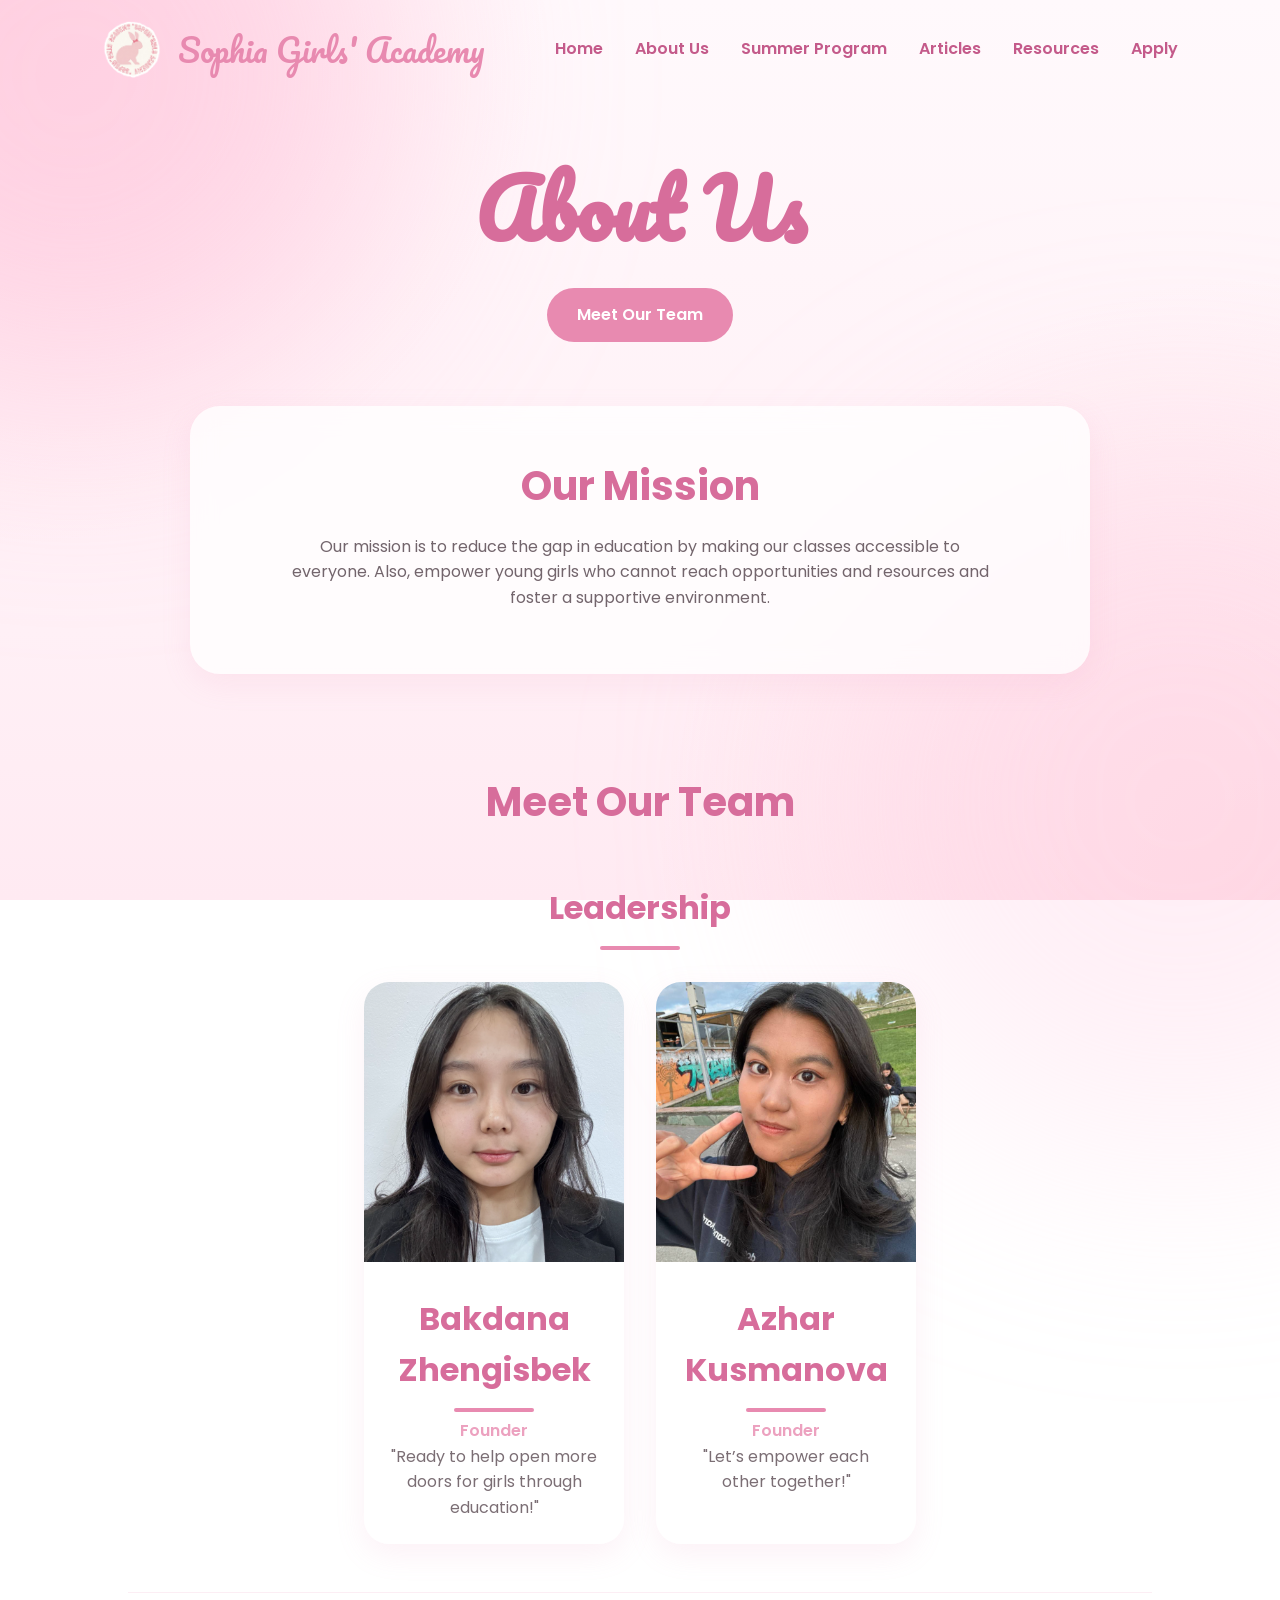
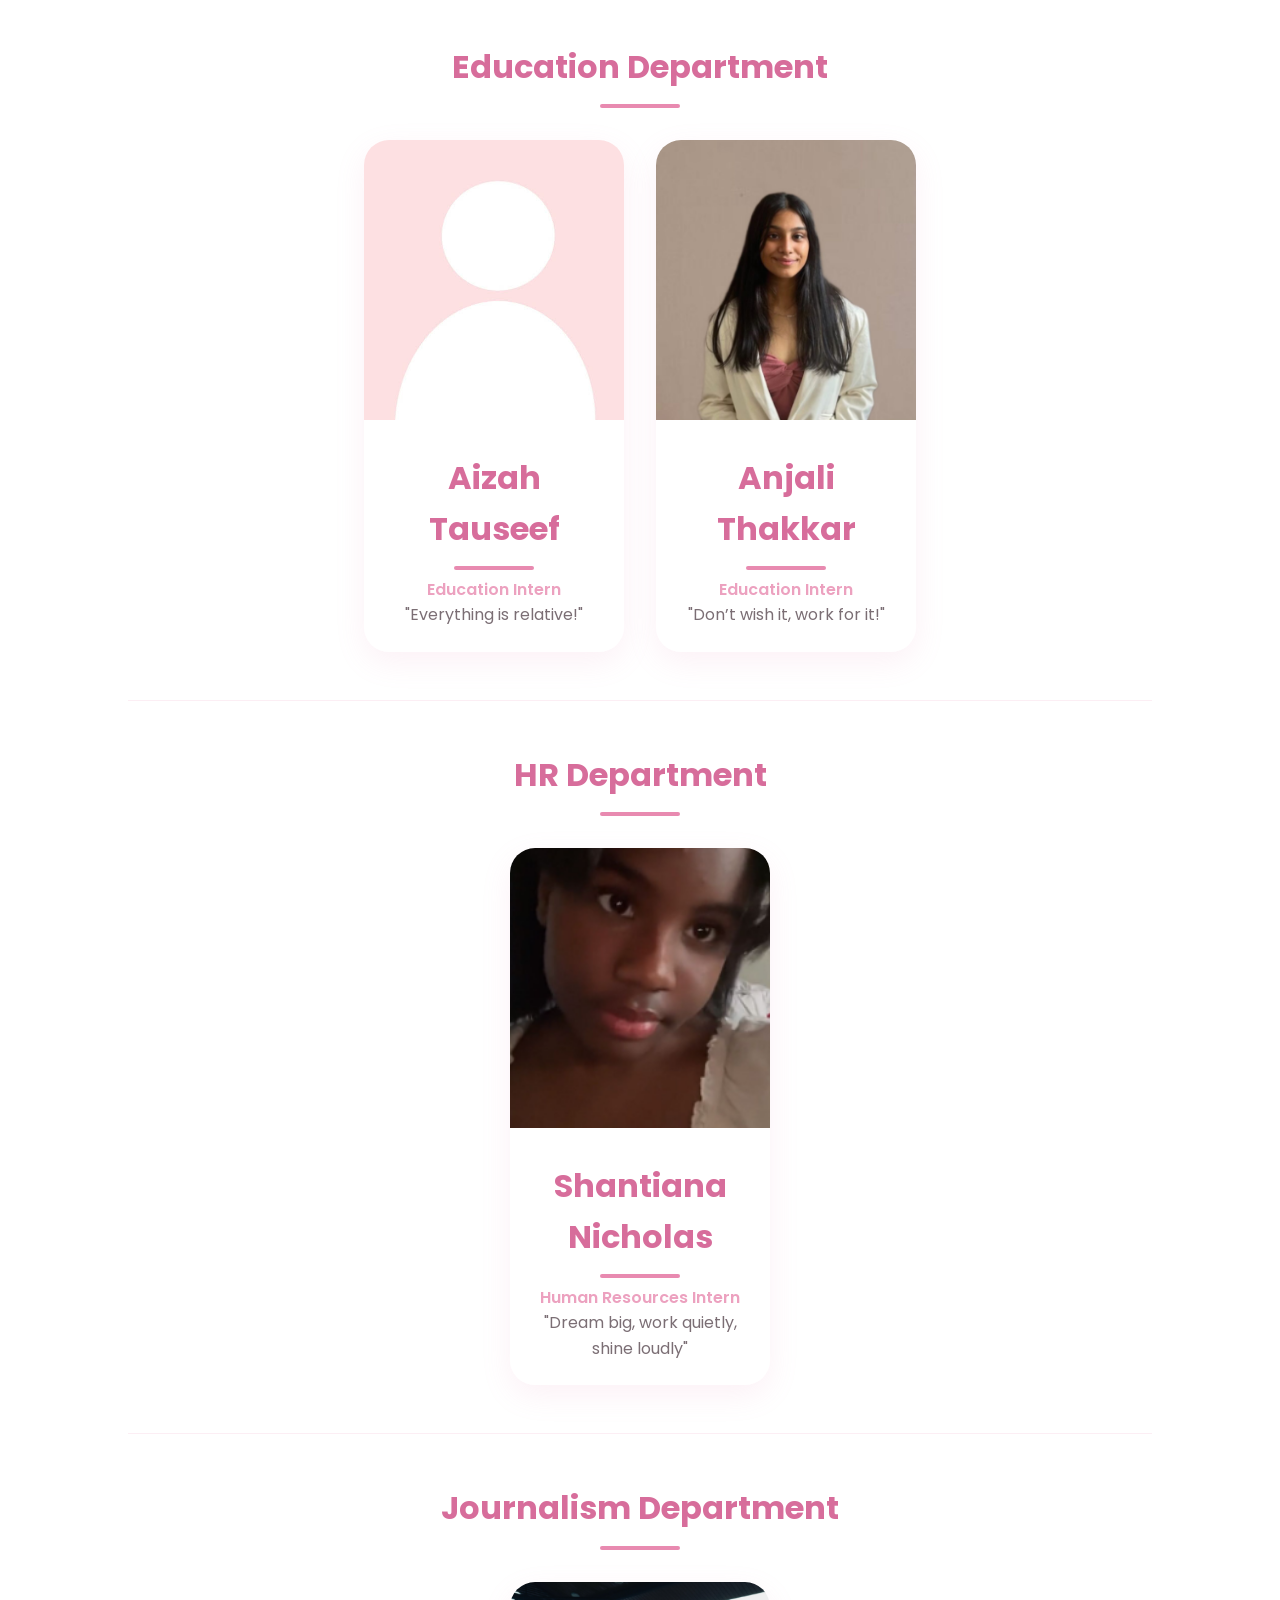
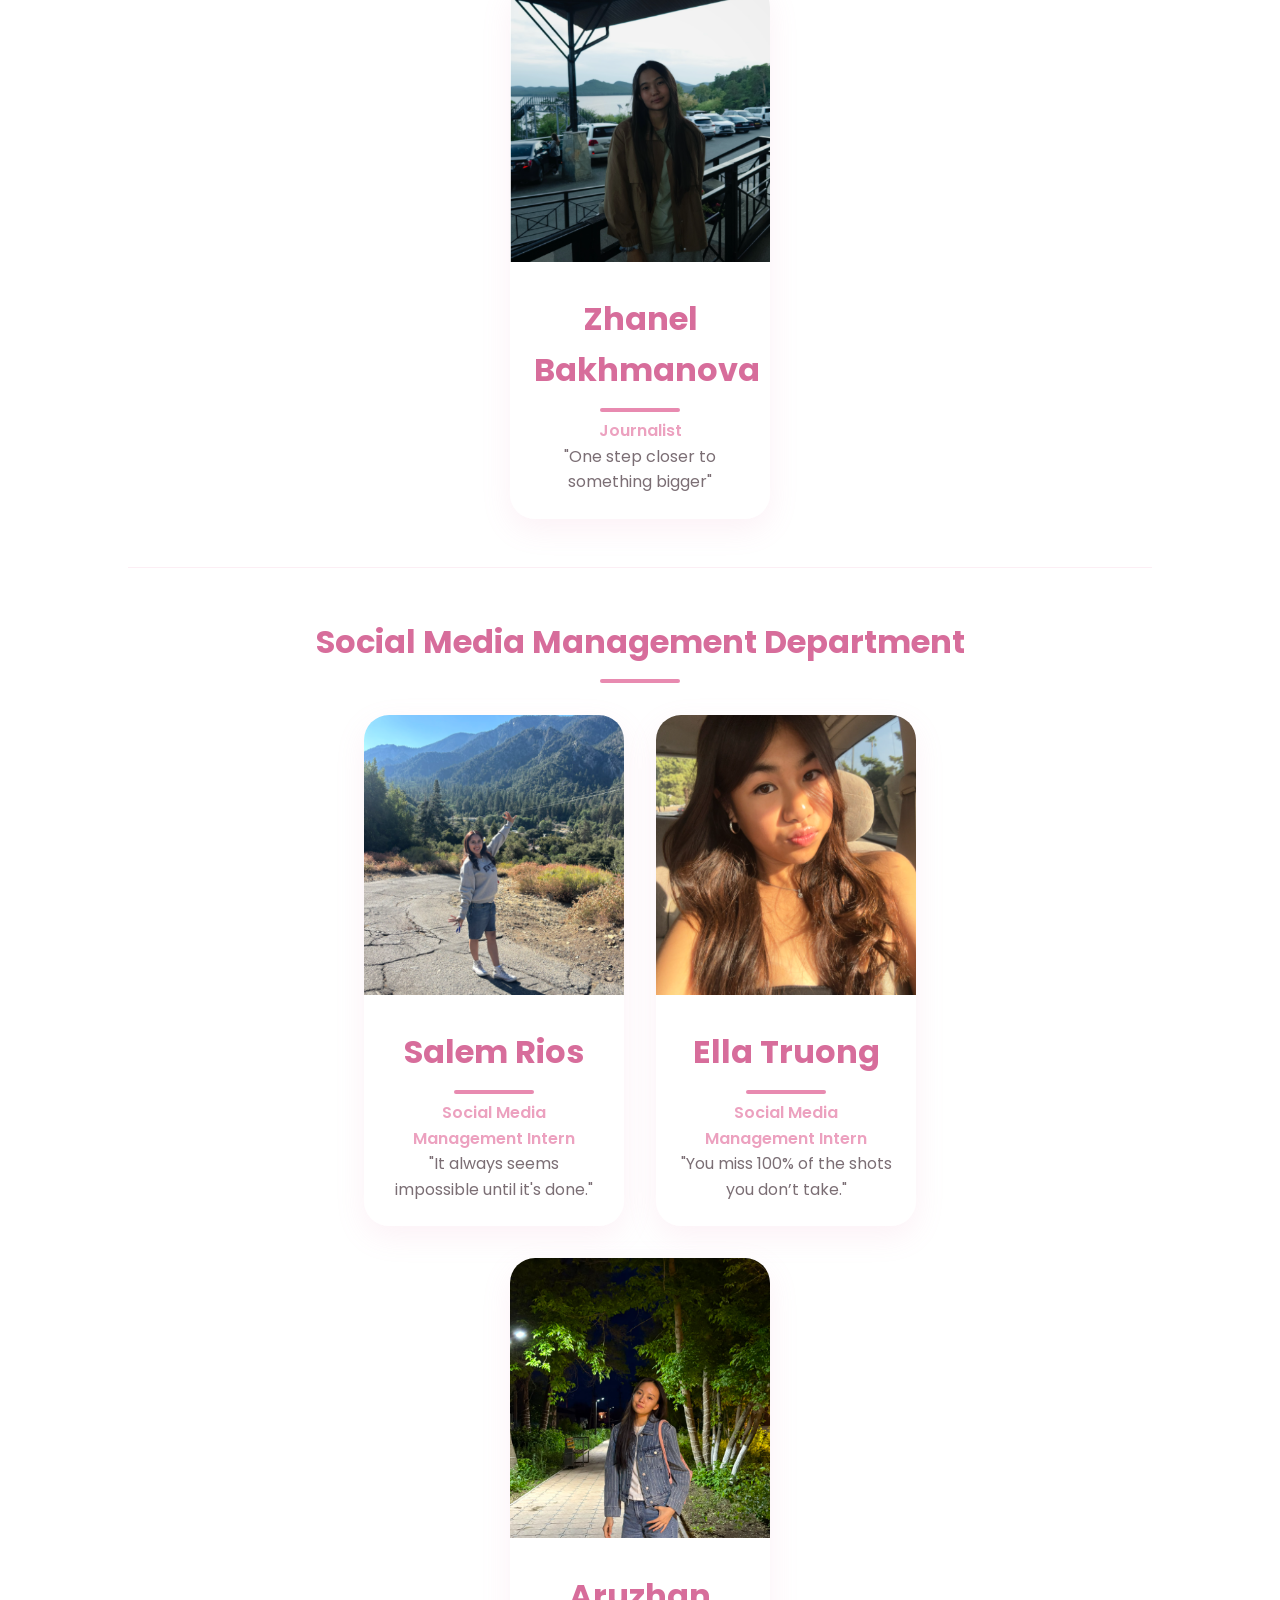
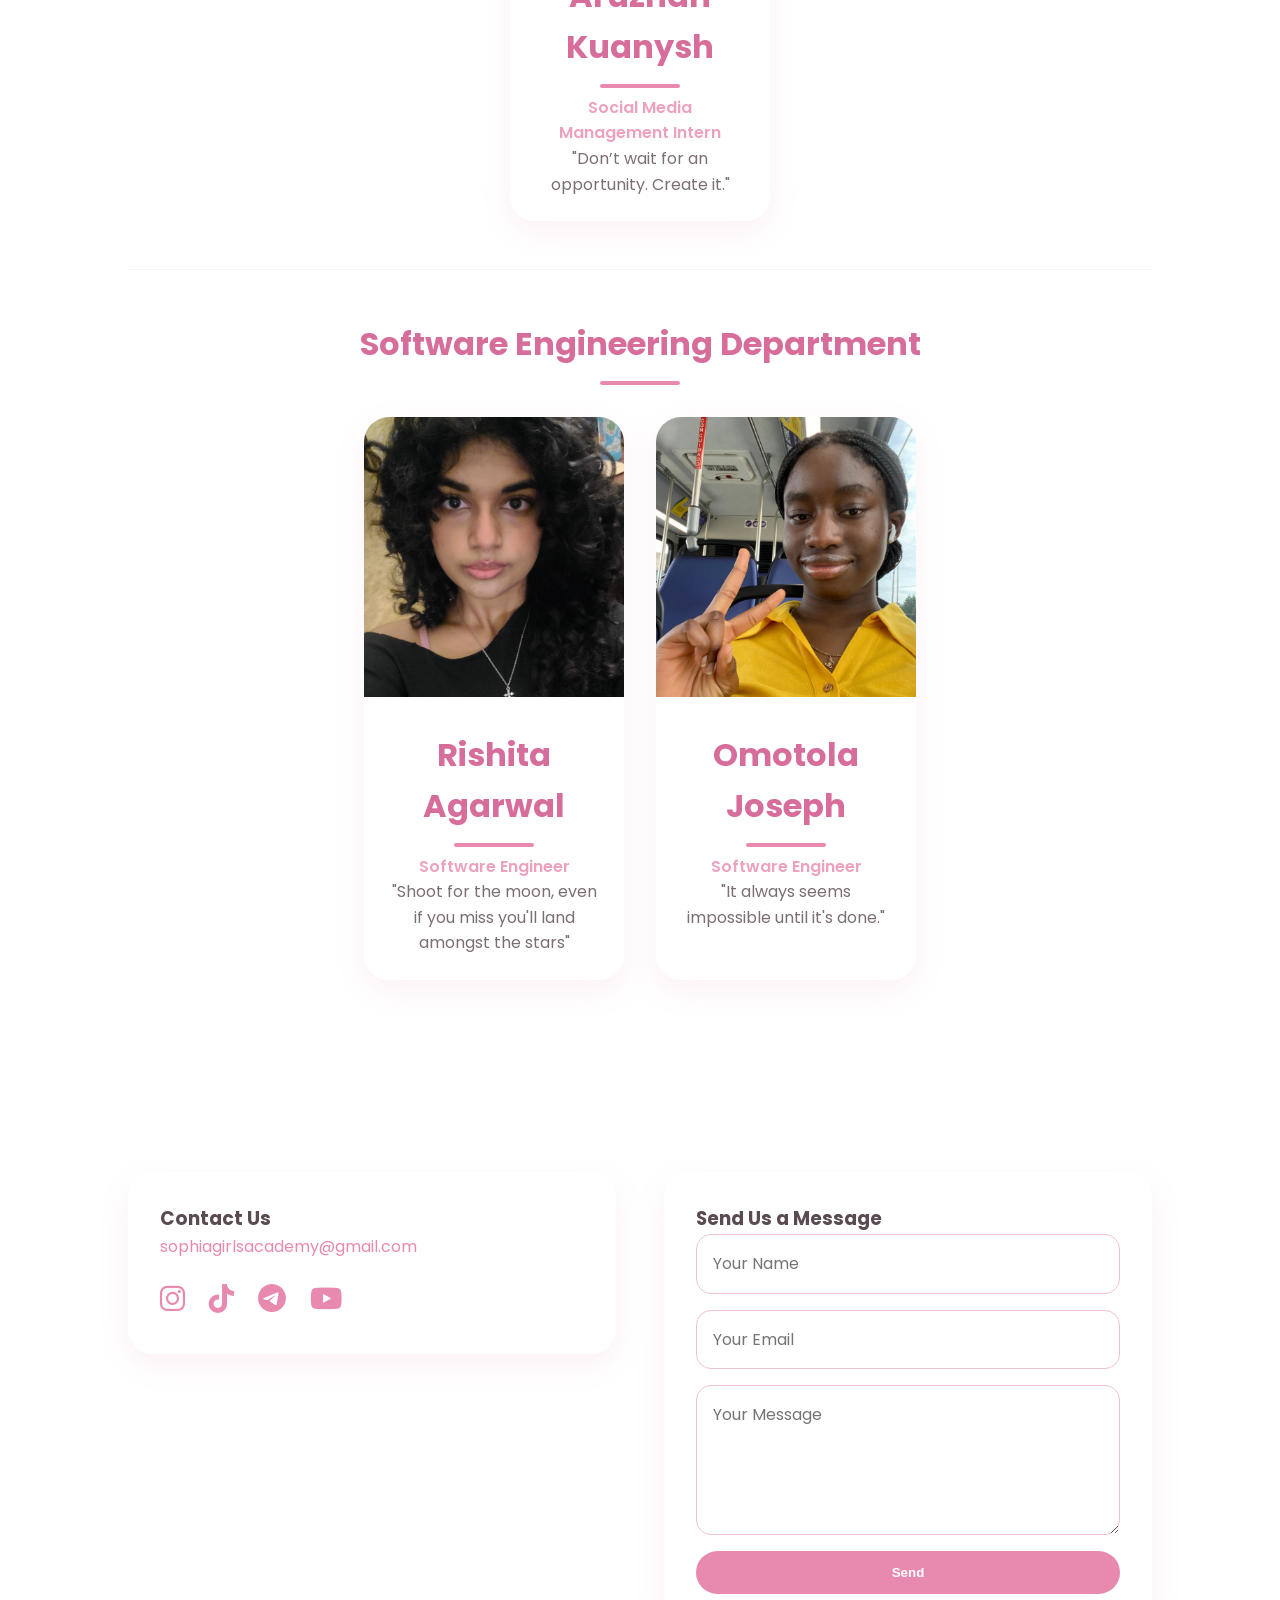
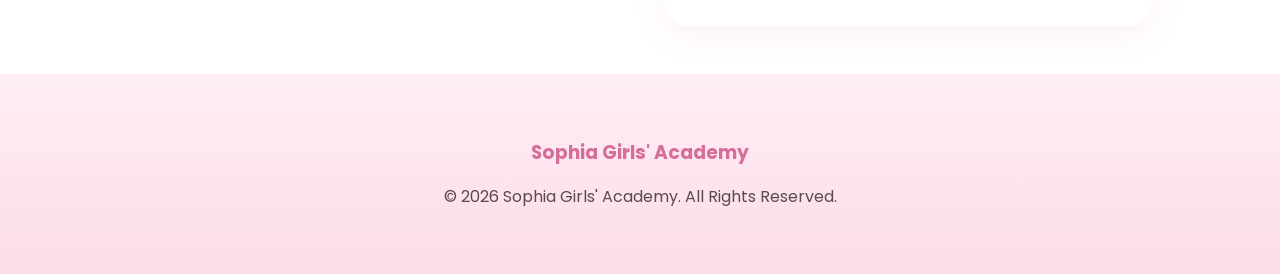
==== commit ab53bd46: "style changes" ====
--- a/pages/about.html
+++ b/pages/about.html
@@ -42,7 +42,7 @@
         </div>
     </section>
 
-    <section class="overview">
+    <section class="overview default-card">
         <h2>Our Mission</h2>
         <p>
             Our mission is to reduce the gap in education by making our classes accessible to everyone. Also, empower young girls who cannot reach opportunities and resources and foster a supportive environment.
--- a/css/style.css
+++ b/css/style.css
@@ -1,4 +1,4 @@
-/*VARIABLES*/
+/*variables*/
 :root {
   --primary-pink: #e88ab0;
   --secondary-pink: #db729f;
@@ -16,301 +16,379 @@
   --shadow: 0 10px 30px rgba(231, 140, 179, 0.12);
 }
 
-/*RESET*/
-* {
-  margin: 0;
-  padding: 0;
-  box-sizing: border-box;
-}
-
-button {
-  border: none;
-  cursor: pointer;
-}
-
-/*GLOBAL*/
-body {
-  font-family: "Poppins", sans-serif;
-  color: var(--text-color);
-  line-height: 1.6;
-  overflow-x: hidden;
-
-  background:
-    radial-gradient(circle at top left,
-      rgba(255, 192, 203, .35),
-      transparent 35%),
-
-    radial-gradient(circle at bottom right,
-      rgba(255, 182, 193, .30),
-      transparent 40%),
-
-    linear-gradient(180deg,
-      #fff9fc 0%,
-      #fff5f9 30%,
-      #fff0f6 70%,
-      #ffeaf2 100%);
-
-  background-attachment: fixed;
-}
-
-/* Background Blobs */
+/*reset*/
+*{
+    margin:0;
+    padding:0;
+    box-sizing:border-box;
+}
+
+button{
+    border:none;
+    cursor:pointer;
+}
+
+/*global*/
+
+body{
+    font-family:"Poppins",sans-serif;
+    color:var(--text-color);
+    line-height:1.6;
+    overflow-x:hidden;
+
+    background:
+        radial-gradient(circle at top left,
+            rgba(255,192,203,.35),
+            transparent 35%),
+
+        radial-gradient(circle at bottom right,
+            rgba(255,182,193,.30),
+            transparent 40%),
+
+        linear-gradient(
+            180deg,
+            #fff9fc 0%,
+            #fff5f9 30%,
+            #fff0f6 70%,
+            #ffeaf2 100%
+        );
+
+    background-attachment:fixed;
+}
+
 body::before,
-body::after {
-  content: "";
-  position: fixed;
-  border-radius: 50%;
-  filter: blur(60px);
-  z-index: -1;
-}
-
-body::before {
-  width: 650px;
-  height: 650px;
-
-  top: -250px;
-  left: -250px;
-
-  background: rgba(255, 183, 212, .45);
-
-  filter: blur(120px);
-}
-
-body::after {
-  width: 700px;
-  height: 700px;
-
-  right: -250px;
-  bottom: -250px;
-
-  background: rgba(255, 210, 230, .35);
-
-  filter: blur(120px);
-}
-
-/*NAVIGATION*/
-.navbar {
-  position: fixed;
-  inset: 0 0 auto 0;
-
-  display: flex;
-  justify-content: space-between;
-  align-items: center;
-
-  padding: 1.2rem 8%;
-
-  background: transparent;
-  transition: .3s;
-
-  z-index: 1000;
-}
-
-.navbar.scrolled {
-  background: rgba(255, 255, 255, .75);
-  backdrop-filter: blur(15px);
-  -webkit-backdrop-filter: blur(15px);
-
-  border-bottom: 1px solid rgba(255, 255, 255, .4);
-
-  box-shadow: 0 4px 20px rgba(0, 0, 0, .08);
-}
-
-.logo {
-  display: flex;
-  align-items: center;
-  gap: 1rem;
-
-  text-decoration: none;
-
-  font-family: "Pacifico", cursive;
-  font-size: 2rem;
-  color: var(--primary-pink);
-}
-
-.logo img {
-  width: 60px;
-  height: 60px;
-
-  object-fit: contain;
-
-  transition: .3s ease;
-}
-
-.logo:hover img {
-  transform: rotate(-5deg) scale(1.08);
-}
-
-.logo:hover {
-  color: var(--secondary-pink);
-}
-
-.logo:hover {
-  color: var(--accent-pink);
-}
-
-.nav-links {
-  display: flex;
-  list-style: none;
-  gap: 2rem;
-}
-
-.nav-links a {
-  position: relative;
-  text-decoration: none;
-  color: var(--dark-rose);
-  font-weight: 600;
-  transition: .3s;
-}
-
-.nav-links a:hover {
-  color: var(--accent-pink);
-}
-
-.nav-links a::after {
-  content: "";
-  position: absolute;
-  left: 0;
-  bottom: -5px;
-
-  width: 0;
-  height: 2px;
-
-  background: var(--primary-pink);
-  transition: .3s;
-}
-
-.nav-links a:hover::after {
-  width: 100%;
-}
-
-/*HERO*/
-.hero {
-  min-height: 90vh;
-
-  display: flex;
-  justify-content: center;
-  align-items: center;
-
-  text-align: center;
-
-  padding: 120px 10% 3rem;
-}
-
-.hero-content {
-  max-width: 800px;
-}
-
-#index-hero {
-  animation: float 5s ease-in-out infinite;
-}
-
-.hero h1 {
-  font-family: "Pacifico", cursive;
-  color: var(--primary-pink);
-  font-size: 5rem;
-  line-height: 1.1;
-  margin-bottom: 1rem;
-}
-
-.hero p {
-  font-size: 1.2rem;
-  margin-bottom: 2rem;
-}
-
-.hero-buttons {
-  display: flex;
-  justify-content: center;
-  gap: 1rem;
-  flex-wrap: wrap;
-}
-
-/*BUTTONS*/
-.btn {
-  display: inline-block;
-  text-decoration: none;
-
-  padding: 14px 30px;
-
-  border-radius: 999px;
-
-  font-weight: 600;
-
-  transition: .3s;
-}
-
-.primary-btn {
-  background: var(--primary-pink);
-  color: white;
-}
-
-.primary-btn:hover {
-  background: var(--secondary-pink);
-  transform: translateY(-3px);
-}
-
-/*GENERAL SECTIONS*/
+body::after{
+    content:"";
+    position:fixed;
+    border-radius:50%;
+    filter:blur(120px);
+    z-index:-1;
+}
+
+body::before{
+    width:650px;
+    height:650px;
+    top:-250px;
+    left:-250px;
+    background:rgba(255,183,212,.45);
+}
+
+body::after{
+    width:700px;
+    height:700px;
+    right:-250px;
+    bottom:-250px;
+    background:rgba(255,210,230,.35);
+}
+
+/*typography*/
 section {
-  padding: 5rem 10%;
-}
-
-section h2 {
-  text-align: center;
-  color: var(--rose);
-  font-size: 2.5rem;
-  margin-bottom: 2rem;
-}
-
-/*OVERVIEW*/
-.overview {
-  padding: 6rem 10%;
+    padding: 3rem 10%;
+}
+
+section h2{
+    text-align:center;
+    color:var(--rose);
+    font-size:2.5rem;
+    margin-bottom: 1rem;
+}
+
+/*buttons*/
+.btn{
+    display:inline-block;
+
+    padding:14px 30px;
+
+    border-radius:999px;
+
+    text-decoration:none;
+    font-weight:600;
+
+    transition:.3s;
+}
+
+.primary-btn{
+    background:var(--primary-pink);
+    color:white;
+}
+
+.primary-btn:hover{
+    background:var(--secondary-pink);
+    transform:translateY(-3px);
+}
+
+
+/*navbar*/
+.navbar{
+    position:fixed;
+    inset:0 0 auto;
+
+    display:flex;
+    justify-content:space-between;
+    align-items:center;
+
+    padding:1.2rem 8%;
+
+    background:transparent;
+    transition:.3s;
+
+    z-index:1000;
+}
+
+.navbar.scrolled{
+    background:rgba(255,255,255,.75);
+    backdrop-filter:blur(15px);
+
+    border-bottom:1px solid rgba(255,255,255,.4);
+
+    box-shadow:0 4px 20px rgba(0,0,0,.08);
+}
+
+.logo{
+    display:flex;
+    align-items:center;
+    gap:1rem;
+
+    text-decoration:none;
+
+    font-family:"Pacifico",cursive;
+    font-size:2rem;
+
+    color:var(--primary-pink);
+}
+
+.logo img{
+    width:60px;
+    height:60px;
+    object-fit:contain;
+    transition:.3s;
+}
+
+.logo:hover{
+    color:var(--accent-pink);
+}
+
+.logo:hover img{
+    transform:rotate(-5deg) scale(1.08);
+}
+
+.nav-links{
+    display:flex;
+    list-style:none;
+    gap:2rem;
+}
+
+.nav-links a{
+    position:relative;
+
+    color:var(--dark-rose);
+    text-decoration:none;
+    font-weight:600;
+
+    transition:.3s;
+}
+
+.nav-links a:hover{
+    color:var(--accent-pink);
+}
+
+.nav-links a::after{
+    content:"";
+
+    position:absolute;
+    left:0;
+    bottom:-5px;
+
+    width:0;
+    height:2px;
+
+    background:var(--primary-pink);
+    transition:.3s;
+}
+
+.nav-links a:hover::after{
+    width:100%;
+}
+
+
+/*hero*/
+.hero{
+    min-height:90vh;
+
+    display:flex;
+    justify-content:center;
+    align-items:center;
+
+    text-align:center;
+
+    padding:120px 10% 3rem;
+}
+
+.hero-content{
+    max-width:800px;
+}
+
+#index-hero{
+    animation:float 5s ease-in-out infinite;
+}
+
+.hero h1{
+    font-family:"Pacifico",cursive;
+    font-size:5rem;
+    color:var(--primary-pink);
+
+    line-height:1.1;
+    margin-bottom:1rem;
+}
+
+.hero p{
+    font-size:1.2rem;
+    margin-bottom:2rem;
+}
+
+.hero-buttons{
+    display:flex;
+    justify-content:center;
+    gap:1rem;
+    flex-wrap:wrap;
+}
+
+
+/*overiview*/
+.overview{
+    padding: 2rem 5%;
 }
 
 .description {
-  display: grid;
-  grid-template-columns: repeat(2, 1fr);
-  gap: 3rem;
-  align-items: center;
-}
-
-.desc, .list {
-  background: rgba(255, 255, 255, .7);
-  backdrop-filter: blur(10px);
-
-  padding: 2rem 2.5rem;
-
-  border-radius: 25px;
-
-  box-shadow: var(--shadow);
-
-  transition: .3s;
-}
-
-.desc:hover, .list:hover {
-  transform: translateY(-8px);
-}
-
-.desc li, .list li {
-  margin-bottom: 1.2rem;
-}
-
-.desc li:last-child {
-  margin-bottom: 0;
+    display: grid;
+    grid-template-columns: 1.2fr 1fr;
+    gap: 3rem;
+    align-items: stretch; /* important */
+}
+
+.description img{
+    width:100%;
+    height:400px;
+
+    object-fit:cover;
+
+    border-radius:25px;
+
+    box-shadow:var(--shadow);
+
+    transition:.3s;
+}
+
+.description img:hover{
+    transform:translateY(-8px);
+}
+
+
+/*mission*/
+.description {
+    display: grid;
+    grid-template-columns: 1.2fr 1fr;
+    gap: 3rem;
+    align-items: center;
+}
+
+.desc {
+    display: flex;
+    flex-direction: column;
+    justify-content: center;
+
+    height: 100%;
+
+    background: rgba(255,255,255,.75);
+    backdrop-filter: blur(12px);
+
+    padding: 3rem;
+    border-radius: 30px;
+
+    box-shadow: var(--shadow);
+}
+
+.desc:hover {
+    transform: translateY(-8px);
+}
+
+.mission-text {
+    text-align: center;
+    font-size: 1.1rem;
+    line-height: 1.9;
+    margin-bottom: 2rem;
+}
+
+.desc h3 {
+    text-align: center;
+    color: var(--rose);
+    margin-bottom: 2rem;
+}
+
+.offer-list {
+    list-style: none;
+
+    display: grid;
+    gap: 1rem;
+}
+
+.offer-list li {
+    display: flex;
+    align-items: center;
+    gap: 1rem;
+
+    padding: 1rem 1.25rem;
+
+    background: white;
+
+    border-radius: 18px;
+
+    box-shadow: 0 6px 16px rgba(231,140,179,.08);
+
+    transition: .3s;
+}
+
+.offer-list li:hover {
+    transform: translateX(6px);
+}
+
+.offer-list li::before {
+    content: "✓";
+
+    width: 30px;
+    height: 30px;
+
+    flex-shrink: 0;
+
+    display: flex;
+    justify-content: center;
+    align-items: center;
+
+    border-radius: 50%;
+
+    background: linear-gradient(
+        135deg,
+        var(--primary-pink),
+        var(--secondary-pink)
+    );
+
+    color: white;
+    font-weight: bold;
 }
 
 .description img {
-  width: 100%;
-  height: 400px;
-
-  object-fit: cover;
-
-  border-radius: 25px;
-
-  box-shadow: var(--shadow);
-
-  transition: .3s;
+    width: 100%;
+    height: 100%;
+    min-height: 450px;
+
+    object-fit: cover;
+
+    border-radius: 30px;
+    box-shadow: var(--shadow);
 }
 
 .description img:hover {
-  transform: translateY(-8px);
+    transform: translateY(-8px);
 }
 
 /*ARTICLE PREVIEW*/
@@ -403,6 +481,7 @@
 .articles-buttons {
   margin-top: 3rem;
 }
+
 
 /*CONTACT*/
 .contact {
@@ -481,7 +560,7 @@
   color: var(--accent-pink);
 }
 
-/*FOOTER*/
+/* Footer styles */
 footer {
   text-align: center;
   padding: 4rem 2rem;
@@ -498,90 +577,88 @@
 }
 
 /*ANIMATIONS*/
-@keyframes float {
-
-  0% {
-    transform: translateY(0);
-  }
-
-  50% {
-    transform: translateY(-10px);
-  }
-
-  100% {
-    transform: translateY(0);
-  }
-
-}
-
-/*TABLETS*/
-@media (max-width:900px) {
-
-  .navbar {
-    flex-direction: column;
-    gap: 1rem;
-  }
-
-  .nav-links {
-    flex-wrap: wrap;
-    justify-content: center;
-    gap: 1rem;
-  }
-
-  .hero h1 {
-    font-size: 2.8rem;
-  }
-
-  section h2 {
-    font-size: 2rem;
-  }
-
-}
-
-/*MOBILE*/
-
-@media (max-width:768px) {
-
-  .description {
-    grid-template-columns: 1fr;
-  }
-
-  .description img {
-    height: 300px;
-  }
-
-  .contact {
-    grid-template-columns: 1fr;
-  }
-
-  .navbar {
-    padding: 1rem;
-  }
-
-  .logo {
-    font-size: 1.5rem;
-  }
-
-  .logo img {
-    width: 45px;
-    height: 45px;
-  }
-
-}
-
-@media (max-width:600px) {
-
-  .hero h1 {
-    font-size: 2.2rem;
-  }
-
-  .hero p {
-    font-size: 1rem;
-  }
-
-  .btn {
-    width: 100%;
-    max-width: 300px;
-  }
+@keyframes float{
+
+    0%{
+        transform:translateY(0);
+    }
+
+    50%{
+        transform:translateY(-10px);
+    }
+
+    100%{
+        transform:translateY(0);
+    }
+
+}
+
+/*RESPONSIVE*/
+@media (max-width:900px){
+
+    .navbar{
+        flex-direction:column;
+        gap:1rem;
+    }
+
+    .nav-links{
+        justify-content:center;
+        flex-wrap:wrap;
+        gap:1rem;
+    }
+
+    .hero h1{
+        font-size:2.8rem;
+    }
+
+    section h2{
+        font-size:2rem;
+    }
+
+}
+
+@media (max-width:768px){
+
+    .description{
+        grid-template-columns:1fr;
+    }
+
+    .contact{
+        grid-template-columns:1fr;
+    }
+
+    .offer-list{
+        grid-template-columns:1fr;
+    }
+
+    .description img{
+        height:300px;
+    }
+
+    .logo{
+        font-size:1.5rem;
+    }
+
+    .logo img{
+        width:45px;
+        height:45px;
+    }
+
+}
+
+@media (max-width:600px){
+
+    .hero h1{
+        font-size:2.2rem;
+    }
+
+    .hero p{
+        font-size:1rem;
+    }
+
+    .btn{
+        width:100%;
+        max-width:300px;
+    }
 
 }
--- a/css/pages.css
+++ b/css/pages.css
@@ -1,3 +1,16 @@
+/*heroes*/
+.hero, .program-hero {
+    min-height: 45vh;
+
+    display: flex;
+    justify-content: center;
+    align-items: center;
+
+    text-align: center;
+
+    padding: 9rem 10% 4rem;
+}
+
 /*ABOUT PAGE*/
 .hero-content h2 {
   font-family: "Pacifico", cursive;
@@ -6,19 +19,37 @@
 
 .overview p {
   max-width: 700px;
-  margin: 0 auto 3rem;
+  margin: 0 auto 1rem;
   text-align: center;
   color: var(--text-color);
-  opacity: .85;
+  opacity: 0.85;
+}
+
+/*default cards*/
+.default-card {
+    max-width: 900px;
+    margin: 0 auto;
+
+    padding: 3rem;
+
+    background: rgba(255, 255, 255, 0.78);
+    backdrop-filter: blur(12px);
+
+    border-radius: 30px;
+
+    box-shadow: var(--shadow);
+
+    transition: all .3s ease;
 }
 
 /* Team Section */
 .team {
+  margin-top: 0;
   padding: 6rem 10%;
 }
 
 .team h2 {
-  margin-bottom: 4rem;
+  margin: 0;
 }
 
 /* Department */
@@ -60,18 +91,18 @@
 /* Person Card */
 .person-card {
   width: 260px;
-  background: rgba(255, 255, 255, .75);
+  background: rgba(255, 255, 255, 0.75);
   backdrop-filter: blur(12px);
   border-radius: 25px;
   overflow: hidden;
   text-align: center;
-  box-shadow: 0 10px 30px rgba(231, 140, 179, .12);
-  transition: .3s;
+  box-shadow: 0 10px 30px rgba(231, 140, 179, 0.12);
+  transition: 0.3s;
 }
 
 .person-card:hover {
   transform: translateY(-10px);
-  box-shadow: 0 20px 40px rgba(231, 140, 179, .2);
+  box-shadow: 0 20px 40px rgba(231, 140, 179, 0.2);
 }
 
 .person-card img {
@@ -87,12 +118,12 @@
 
 .person-info h3 {
   color: var(--rose);
-  margin-bottom: .4rem;
+  margin-bottom: 0.4rem;
 }
 
 .person-info p {
   color: var(--text-color);
-  opacity: .8;
+  opacity: 0.8;
 }
 
 .person-info #role {
@@ -112,7 +143,7 @@
   margin: 0 auto 3rem;
   text-align: center;
   color: var(--text-color);
-  opacity: .85;
+  opacity: 0.85;
 }
 
 .articles-hero {
@@ -153,8 +184,8 @@
   border-radius: 50px;
   cursor: pointer;
   font-weight: 600;
-  transition: .3s;
-  box-shadow: 0 8px 20px rgba(231, 140, 179, .1);
+  transition: 0.3s;
+  box-shadow: 0 8px 20px rgba(231, 140, 179, 0.1);
 }
 
 .filter-btn:hover,
@@ -173,19 +204,19 @@
 
 /* Article Card */
 .article-card {
-  background: rgba(255, 255, 255, .7);
+  background: rgba(255, 255, 255, 0.7);
   backdrop-filter: blur(15px);
   border-radius: 28px;
   overflow: hidden;
-  box-shadow: 0 15px 40px rgba(231, 140, 179, .12);
-  transition: .35s;
+  box-shadow: 0 15px 40px rgba(231, 140, 179, 0.12);
+  transition: 0.35s;
   display: flex;
   flex-direction: column;
 }
 
 .article-card:hover {
   transform: translateY(-10px);
-  box-shadow: 0 25px 50px rgba(231, 140, 179, .22);
+  box-shadow: 0 25px 50px rgba(231, 140, 179, 0.22);
 }
 
 .article-card img {
@@ -208,20 +239,20 @@
   border-radius: 50px;
   background: var(--primary-pink);
   color: white;
-  font-size: .8rem;
+  font-size: 0.8rem;
   margin-bottom: 1rem;
 }
 
 .article-card h3 {
   color: var(--rose);
   font-size: 1.5rem;
-  margin-bottom: .8rem;
+  margin-bottom: 0.8rem;
 }
 
 .description {
   flex: 1;
   color: var(--text-color);
-  opacity: .85;
+  opacity: 0.85;
   margin-bottom: 1.8rem;
 }
 
@@ -231,7 +262,7 @@
   align-items: center;
   margin-bottom: 1.5rem;
   color: #888;
-  font-size: .85rem;
+  font-size: 0.85rem;
 }
 
 .article-card .btn {
@@ -258,14 +289,14 @@
   width: 100%;
   border-radius: 25px;
   margin-bottom: 3rem;
-  box-shadow: 0 15px 40px rgba(231, 140, 179, .15);
+  box-shadow: 0 15px 40px rgba(231, 140, 179, 0.15);
 }
 
 .article-content {
   background: white;
   padding: 3rem;
   border-radius: 25px;
-  box-shadow: 0 10px 30px rgba(231, 140, 179, .1);
+  box-shadow: 0 10px 30px rgba(231, 140, 179, 0.1);
 }
 
 .article-content p {
@@ -279,10 +310,26 @@
   margin: 3rem 0 1rem;
 }
 
+.article-content ul {
+  margin: 2rem 0;
+  padding-left: 2rem;
+}
+
+.article-content li {
+  margin-bottom: .8rem;
+  color: var(--text-color);
+  line-height: 1.8;
+}
+
+.article-content li::marker {
+  color: var(--primary-pink);
+  font-size: 1.2rem;
+}
+
 .back-link {
   display: inline-flex;
   align-items: center;
-  gap: .5rem;
+  gap: 0.5rem;
   text-decoration: none;
   color: var(--rose);
   margin-bottom: 2rem;
@@ -342,7 +389,7 @@
   padding: 2rem;
   border-radius: 25px;
   box-shadow: var(--shadow);
-  transition: .3s;
+  transition: 0.3s;
 }
 
 .card:hover {
@@ -355,7 +402,7 @@
   margin: 0 auto 3rem;
   text-align: center;
   color: var(--text-color);
-  opacity: .85;
+  opacity: 0.85;
 }
 
 .details-grid {
@@ -402,7 +449,7 @@
 
 .faq-item h3 {
   color: var(--rose);
-  margin-bottom: .8rem;
+  margin-bottom: 0.8rem;
 }
 
 /* CTA */
@@ -419,32 +466,23 @@
   margin: 1rem auto 2rem;
 }
 
-/* ==========================================
-   RESOURCES PAGE
-========================================== */
-
+/*RESOURCES PAGE*/
 .resources-page {
   max-width: 1400px;
   margin: auto;
-  padding: 3rem 8% 6rem;
+  padding: 0 8% 6rem;
 }
 
 /* Heading */
 
 .resources-page h2 {
-
   font-size: 2.8rem;
-
-  color: var(--rose);
-
-  text-align: center;
-
-  margin-bottom: .8rem;
-
+  color: var(--rose);
+  text-align: center;
+  margin-bottom: 0.8rem;
 }
 
 .section-description {
-
   max-width: 700px;
 
   margin: 0 auto 3rem;
@@ -453,26 +491,19 @@
 
   color: var(--text-color);
 
-  opacity: .85;
-
-}
-
-/* ==========================================
-SEARCH
-========================================== */
-
+  opacity: 0.85;
+}
+
+/*SEARCH*/
 .search-container {
-
   position: relative;
 
   max-width: 650px;
 
   margin: 0 auto 3rem;
-
 }
 
 .search-container input {
-
   width: 100%;
 
   padding: 18px 22px 18px 60px;
@@ -487,22 +518,18 @@
 
   box-shadow: var(--shadow);
 
-  transition: .3s;
-
+  transition: 0.3s;
 }
 
 .search-container input:focus {
-
   outline: none;
 
   box-shadow:
-    0 0 0 4px rgba(232, 138, 176, .15),
+    0 0 0 4px rgba(232, 138, 176, 0.15),
     var(--shadow);
-
 }
 
 .search-container i {
-
   position: absolute;
 
   left: 24px;
@@ -512,43 +539,32 @@
   transform: translateY(-50%);
 
   color: var(--primary-pink);
-
-}
-
-/* ==========================================
-FILTERS
-========================================== */
-
+}
+
+/*FILTERS*/
 .track-filters,
 .stem-subfilters {
-
   display: flex;
 
   justify-content: center;
 
   flex-wrap: wrap;
 
-  gap: .9rem;
+  gap: 0.9rem;
 
   margin-bottom: 2.5rem;
-
 }
 
 .stem-subfilters {
-
   display: none;
-
 }
 
 .stem-subfilters.show {
-
-  display: flex;
-
+  display: flex;
 }
 
 .track-btn,
 .stem-btn {
-
   border: none;
 
   background: white;
@@ -565,46 +581,32 @@
 
   box-shadow: var(--shadow);
 
-  transition: .25s;
-
+  transition: 0.25s;
 }
 
 .track-btn:hover,
 .track-btn.active,
 .stem-btn:hover,
 .stem-btn.active {
-
   background: var(--primary-pink);
 
   color: white;
 
   transform: translateY(-2px);
-
-}
-
-/* ==========================================
-GRID
-========================================== */
-
+}
+
+/*GRID*/
 .resource-grid {
-
   display: grid;
 
-  grid-template-columns:
-    repeat(auto-fill, minmax(330px, 1fr));
+  grid-template-columns: repeat(auto-fill, minmax(330px, 1fr));
 
   gap: 2rem;
-
-}
-
-/* ==========================================
-CARD
-========================================== */
-
+}
+
+/*CARD*/
 .resource-card {
-
-  background:
-    rgba(255, 255, 255, .8);
+  background: rgba(255, 255, 255, 0.8);
 
   backdrop-filter: blur(12px);
 
@@ -622,22 +624,16 @@
 
   box-shadow: var(--shadow);
 
-  transition: .35s;
-
+  transition: 0.35s;
 }
 
 .resource-card:hover {
-
-  transform:
-    translateY(-10px);
-
-  box-shadow:
-    0 25px 45px rgba(231, 140, 179, .18);
-
+  transform: translateY(-10px);
+
+  box-shadow: 0 25px 45px rgba(231, 140, 179, 0.18);
 }
 
 .resource-card::before {
-
   content: "";
 
   position: absolute;
@@ -650,27 +646,17 @@
 
   height: 220px;
 
-  background:
-    radial-gradient(circle,
-      rgba(255, 182, 193, .2),
-      transparent);
-
-  transition: .4s;
-
+  background: radial-gradient(circle, rgba(255, 182, 193, 0.2), transparent);
+
+  transition: 0.4s;
 }
 
 .resource-card:hover::before {
-
   transform: scale(1.3);
-
-}
-
-/* ==========================================
-ICON
-========================================== */
-
+}
+
+/*ICON*/
 .resource-icon {
-
   width: 72px;
 
   height: 72px;
@@ -687,21 +673,15 @@
 
   color: white;
 
-  background:
-    linear-gradient(135deg,
+  background: linear-gradient(135deg,
       var(--primary-pink),
       var(--secondary-pink));
 
   margin-bottom: 1.5rem;
-
-}
-
-/* ==========================================
-TAG
-========================================== */
-
+}
+
+/*TAG*/
 .resource-tag {
-
   display: inline-block;
 
   align-self: flex-start;
@@ -714,48 +694,37 @@
 
   border-radius: 50px;
 
-  font-size: .8rem;
+  font-size: 0.8rem;
 
   font-weight: 600;
 
   margin-bottom: 1rem;
-
-}
-
-/* ==========================================
-TEXT
-========================================== */
-
+}
+
+/*TEXT*/
 .resource-card h3 {
-
-  color: var(--rose);
-
-  margin-bottom: .8rem;
+  color: var(--rose);
+
+  margin-bottom: 0.8rem;
 
   font-size: 1.45rem;
-
 }
 
 .resource-card p {
-
   color: var(--text-color);
 
   flex: 1;
 
   line-height: 1.7;
 
-  opacity: .85;
+  opacity: 0.85;
 
   margin-bottom: 1.8rem;
-
-}
-
-/* ==========================================
-BUTTON
-========================================== */
+}
+
+/*BUTTON*/
 
 .resource-btn {
-
   display: block;
 
   text-align: center;
@@ -766,8 +735,7 @@
 
   border-radius: 999px;
 
-  background:
-    linear-gradient(135deg,
+  background: linear-gradient(135deg,
       var(--primary-pink),
       var(--secondary-pink));
 
@@ -775,22 +743,16 @@
 
   font-weight: 600;
 
-  transition: .3s;
-
+  transition: 0.3s;
 }
 
 .resource-btn:hover {
-
   transform: translateY(-2px);
-
-}
-
-/* ==========================================
-EMPTY STATE
-========================================== */
+}
+
+/*EMPTY STATE*/
 
 .no-results {
-
   grid-column: 1/-1;
 
   text-align: center;
@@ -800,50 +762,33 @@
   color: #888;
 
   font-size: 1.2rem;
-
-}
-
-/* ==========================================
-RESPONSIVE
-========================================== */
-
-@media(max-width:900px) {
-
+}
+
+/*RESPONSIVE*/
+
+@media (max-width: 900px) {
   .resources-page {
-
     padding: 2rem 6%;
-
   }
 
   .resource-grid {
-
     grid-template-columns: 1fr;
-
   }
-
-}
-
-@media(max-width:600px) {
-
+}
+
+@media (max-width: 600px) {
   .resources-page h2 {
-
     font-size: 2rem;
-
   }
 
   .search-container input {
-
     padding: 16px 18px 16px 52px;
-
   }
 
   .track-btn,
   .stem-btn {
-
-    font-size: .9rem;
+    font-size: 0.9rem;
 
     padding: 10px 16px;
-
   }
-
 }
